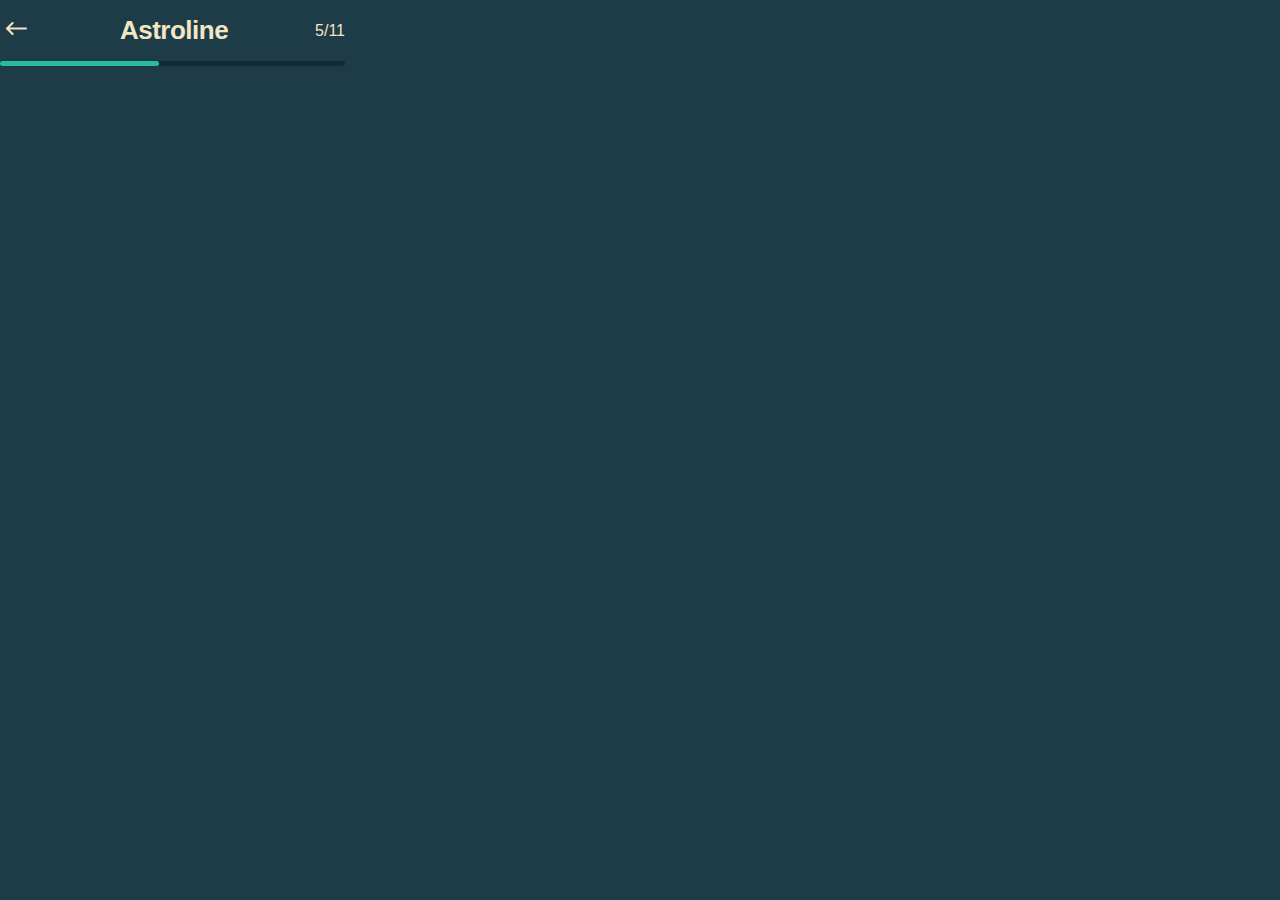
==== index.html @ 3ef6db01 "first commit" ====
<!DOCTYPE html>
<html lang="en">
  <head>
    <meta charset="UTF-8" />
    <link rel="stylesheet" href="style.css" />
    <meta name="viewport" content="width=device-width, initial-scale=1.0" />
    <title>Astroline</title>
  </head>
  <body style="background-color: #1e3b48">
    <div class="style_container__nH3jb" style="display: none">
      <div class="style_titleWithLogo__Kh4vg">
        <img
          src="/img/logo.png"
          alt="logo"
          class="style_titleWithLogo__image__mdh+d"
        />
        <h1 class="style_title_h1__drby6 style_titleWithLogo__title__jj8XC">
          Astroline
        </h1>
      </div>
      <h2 class="style_title_h2__KYuul style_title__EKh3e">
        Personalized astrology report with powerful predictions
      </h2>
      <p class="style_text__5JYBx style_intro_text__tndMV">
        Complete a 1-minute quiz to get a personalized prediction. The result is
        not guaranteed and may vary from case to case.
      </p>
      <p class="style_text__5JYBx style_text__SCTrB">
        Select your gender to start
      </p>
      <div class="style_items__mUesr">
        <div class="style_item__1OQLv false">
          <img
            src="https://sub.astroline.today/static/media/female-gender.44bbd4d6037a841db22c.webp"
            alt="gender"
            class="style_item__image__2W+26"
          />
          <h3 class="style_title_h3__cFz7T style_item__title__lW-GP">Female</h3>
        </div>
        <div class="style_item__1OQLv false">
          <img
            src="https://sub.astroline.today/static/media/male-gender.bf55dc6056c8b6d95d07.webp"
            alt="gender"
            class="style_item__image__2W+26"
          />
          <h3 class="style_title_h3__cFz7T style_item__title__lW-GP">Male</h3>
        </div>
        <div class="style_item__1OQLv false">
          <img
            src="https://sub.astroline.today/static/media/other-gender.db896d67ff5e9f686e5d.webp"
            alt="gender"
            class="style_item__image__2W+26"
          />
          <h3 class="style_title_h3__cFz7T style_item__title__lW-GP">
            Non-binary
          </h3>
        </div>
      </div>
    </div>

    <!-- 2st page -->
    <div
      class="style_wrapper__hdxt9 progressbar-enter-done"
      style="display: none"
    >
      <div class="style_progress__ym3Ja">
        <div class="style_container__2SlEL">
          <button type="button">
            <svg
              width="21"
              height="13"
              xmlns="http://www.w3.org/2000/svg"
              class="style_icon__hV1Jz"
            >
              <path
                d="M19.945 5.452H3.61l3.7-3.66A1.044 1.044 0 0 0 7.313.308 1.06 1.06 0 0 0 5.82.305L.311 5.757a1.045 1.045 0 0 0-.002 1.485l5.512 5.453a1.06 1.06 0 0 0 1.492-.004c.41-.41.409-1.074-.004-1.482l-3.7-3.66h16.336c.583 0 1.055-.47 1.055-1.049s-.472-1.048-1.055-1.048z"
              ></path>
            </svg>
          </button>
          <h1 class="style_title_h1__drby6 style_title__rDZ8H">Astroline</h1>
          <p class="style_text__5JYBx style_counter__lpxxh">2/11</p>
        </div>
        <div class="style_line__9VJjG">
          <span class="style_feeling__JPd4P" style="width: 19%"></span>
        </div>
      </div>
    </div>
    <div class="style_birth__iVRK0" style="display: none">
      <h1 class="style_title_h1__drby6 style_birth__title__XtFNk">
        When’s your birthday?
      </h1>
      <p class="style_text__5JYBx style_birth__text__ki59P">
        It’s also important to know your date of birth for making complete and
        accurate predictions
      </p>
      <form class="style_form__XIals style_form__day__WWeRJ" action="#">
        <div class="style_root__SOkzn">
          <div class="style_root__g1Ew0">
            <div class="rmc-multi-picker">
              <div class="rmc-picker">
                <div
                  class="rmc-picker-mask"
                  style="background-size: 100% 102px"
                ></div>
                <div class="rmc-picker-indicator" style="top: 102px"></div>
                <div
                  class="rmc-picker-content"
                  style="
                    padding: 102px 0px;
                    transform: translate3d(0px, -374px, 0px);
                  "
                >
                  <div
                    class="rmc-picker-item style_item__guM1K"
                    style="transform: translateY(44.4777px) rotateX(-90deg)"
                  >
                    January
                  </div>
                  <div
                    class="rmc-picker-item style_item__guM1K"
                    style="transform: translateY(44.4777px) rotateX(-90deg)"
                  >
                    February
                  </div>
                  <div
                    class="rmc-picker-item style_item__guM1K"
                    style="transform: translateY(44.4777px) rotateX(-90deg)"
                  >
                    March
                  </div>
                  <div
                    class="rmc-picker-item style_item__guM1K"
                    style="transform: translateY(44.4777px) rotateX(-90deg)"
                  >
                    April
                  </div>
                  <div
                    class="rmc-picker-item style_item__guM1K"
                    style="transform: translateY(44.4777px) rotateX(-90deg)"
                  >
                    May
                  </div>
                  <div
                    class="rmc-picker-item style_item__guM1K"
                    style="transform: translateY(44.4777px) rotateX(-90deg)"
                  >
                    June
                  </div>
                  <div
                    class="rmc-picker-item style_item__guM1K"
                    style="transform: translateY(44.4777px) rotateX(-90deg)"
                  >
                    July
                  </div>
                  <div
                    class="rmc-picker-item style_item__guM1K"
                    style="transform: translateY(44.4777px) rotateX(-90deg)"
                  >
                    August
                  </div>
                  <div
                    class="rmc-picker-item style_item__guM1K"
                    style="transform: translateY(26.7329px) rotateX(-75deg)"
                  >
                    September
                  </div>
                  <div
                    class="rmc-picker-item style_item__guM1K"
                    style="transform: translateY(8.30809px) rotateX(-50deg)"
                  >
                    October
                  </div>
                  <div
                    class="rmc-picker-item style_item__guM1K"
                    style="transform: translateY(1.06863px) rotateX(-25deg)"
                  >
                    November
                  </div>
                  <div
                    class="rmc-picker-item rmc-picker-item-selected style_item__guM1K style_active__rlTme"
                    style="transform: translateY(0px) rotateX(0deg)"
                  >
                    December
                  </div>
                </div>
              </div>
              <div class="rmc-picker">
                <div
                  class="rmc-picker-mask"
                  style="background-size: 100% 102px"
                ></div>
                <div class="rmc-picker-indicator" style="top: 102px"></div>
                <div
                  class="rmc-picker-content"
                  style="
                    padding: 102px 0px;
                    transform: translate3d(0px, -170px, 0px);
                  "
                >
                  <div
                    class="rmc-picker-item style_item__guM1K"
                    style="transform: translateY(44.4777px) rotateX(-90deg)"
                  >
                    1
                  </div>
                  <div
                    class="rmc-picker-item style_item__guM1K"
                    style="transform: translateY(44.4777px) rotateX(-90deg)"
                  >
                    2
                  </div>
                  <div
                    class="rmc-picker-item style_item__guM1K"
                    style="transform: translateY(26.7329px) rotateX(-75deg)"
                  >
                    3
                  </div>
                  <div
                    class="rmc-picker-item style_item__guM1K"
                    style="transform: translateY(8.30809px) rotateX(-50deg)"
                  >
                    4
                  </div>
                  <div
                    class="rmc-picker-item style_item__guM1K"
                    style="transform: translateY(1.06863px) rotateX(-25deg)"
                  >
                    5
                  </div>
                  <div
                    class="rmc-picker-item rmc-picker-item-selected style_item__guM1K style_active__rlTme"
                    style="transform: translateY(0px) rotateX(0deg)"
                  >
                    6
                  </div>
                  <div
                    class="rmc-picker-item style_item__guM1K"
                    style="transform: translateY(-1.06863px) rotateX(25deg)"
                  >
                    7
                  </div>
                  <div
                    class="rmc-picker-item style_item__guM1K"
                    style="transform: translateY(-8.30809px) rotateX(50deg)"
                  >
                    8
                  </div>
                  <div
                    class="rmc-picker-item style_item__guM1K"
                    style="transform: translateY(-26.7329px) rotateX(75deg)"
                  >
                    9
                  </div>
                  <div
                    class="rmc-picker-item style_item__guM1K"
                    style="transform: translateY(-44.4777px) rotateX(90deg)"
                  >
                    10
                  </div>
                  <div
                    class="rmc-picker-item style_item__guM1K"
                    style="transform: translateY(-44.4777px) rotateX(90deg)"
                  >
                    11
                  </div>
                  <div
                    class="rmc-picker-item style_item__guM1K"
                    style="transform: translateY(-44.4777px) rotateX(90deg)"
                  >
                    12
                  </div>
                  <div
                    class="rmc-picker-item style_item__guM1K"
                    style="transform: translateY(-44.4777px) rotateX(90deg)"
                  >
                    13
                  </div>
                  <div
                    class="rmc-picker-item style_item__guM1K"
                    style="transform: translateY(-44.4777px) rotateX(90deg)"
                  >
                    14
                  </div>
                  <div
                    class="rmc-picker-item style_item__guM1K"
                    style="transform: translateY(-44.4777px) rotateX(90deg)"
                  >
                    15
                  </div>
                  <div
                    class="rmc-picker-item style_item__guM1K"
                    style="transform: translateY(-44.4777px) rotateX(90deg)"
                  >
                    16
                  </div>
                  <div
                    class="rmc-picker-item style_item__guM1K"
                    style="transform: translateY(-44.4777px) rotateX(90deg)"
                  >
                    17
                  </div>
                  <div
                    class="rmc-picker-item style_item__guM1K"
                    style="transform: translateY(-44.4777px) rotateX(90deg)"
                  >
                    18
                  </div>
                  <div
                    class="rmc-picker-item style_item__guM1K"
                    style="transform: translateY(-44.4777px) rotateX(90deg)"
                  >
                    19
                  </div>
                  <div
                    class="rmc-picker-item style_item__guM1K"
                    style="transform: translateY(-44.4777px) rotateX(90deg)"
                  >
                    20
                  </div>
                  <div
                    class="rmc-picker-item style_item__guM1K"
                    style="transform: translateY(-44.4777px) rotateX(90deg)"
                  >
                    21
                  </div>
                  <div
                    class="rmc-picker-item style_item__guM1K"
                    style="transform: translateY(-44.4777px) rotateX(90deg)"
                  >
                    22
                  </div>
                  <div
                    class="rmc-picker-item style_item__guM1K"
                    style="transform: translateY(-44.4777px) rotateX(90deg)"
                  >
                    23
                  </div>
                  <div
                    class="rmc-picker-item style_item__guM1K"
                    style="transform: translateY(-44.4777px) rotateX(90deg)"
                  >
                    24
                  </div>
                  <div
                    class="rmc-picker-item style_item__guM1K"
                    style="transform: translateY(-44.4777px) rotateX(90deg)"
                  >
                    25
                  </div>
                  <div
                    class="rmc-picker-item style_item__guM1K"
                    style="transform: translateY(-44.4777px) rotateX(90deg)"
                  >
                    26
                  </div>
                  <div
                    class="rmc-picker-item style_item__guM1K"
                    style="transform: translateY(-44.4777px) rotateX(90deg)"
                  >
                    27
                  </div>
                  <div
                    class="rmc-picker-item style_item__guM1K"
                    style="transform: translateY(-44.4777px) rotateX(90deg)"
                  >
                    28
                  </div>
                  <div
                    class="rmc-picker-item style_item__guM1K"
                    style="transform: translateY(-44.4777px) rotateX(90deg)"
                  >
                    29
                  </div>
                  <div
                    class="rmc-picker-item style_item__guM1K"
                    style="transform: translateY(-44.4777px) rotateX(90deg)"
                  >
                    30
                  </div>
                  <div
                    class="rmc-picker-item style_item__guM1K"
                    style="transform: translateY(-44.4777px) rotateX(90deg)"
                  >
                    31
                  </div>
                </div>
              </div>
              <div class="rmc-picker">
                <div
                  class="rmc-picker-mask"
                  style="background-size: 100% 102px"
                ></div>
                <div class="rmc-picker-indicator" style="top: 102px"></div>
                <div
                  class="rmc-picker-content"
                  style="
                    padding: 102px 0px;
                    transform: translate3d(0px, -3230px, 0px);
                  "
                >
                  <div
                    class="rmc-picker-item style_item__guM1K"
                    style="transform: translateY(44.4777px) rotateX(-90deg)"
                  >
                    1900
                  </div>
                  <div
                    class="rmc-picker-item style_item__guM1K"
                    style="transform: translateY(44.4777px) rotateX(-90deg)"
                  >
                    1901
                  </div>
                  <div
                    class="rmc-picker-item style_item__guM1K"
                    style="transform: translateY(44.4777px) rotateX(-90deg)"
                  >
                    1902
                  </div>
                  <div
                    class="rmc-picker-item style_item__guM1K"
                    style="transform: translateY(44.4777px) rotateX(-90deg)"
                  >
                    1903
                  </div>
                  <div
                    class="rmc-picker-item style_item__guM1K"
                    style="transform: translateY(44.4777px) rotateX(-90deg)"
                  >
                    1904
                  </div>
                  <div
                    class="rmc-picker-item style_item__guM1K"
                    style="transform: translateY(44.4777px) rotateX(-90deg)"
                  >
                    1905
                  </div>
                  <div
                    class="rmc-picker-item style_item__guM1K"
                    style="transform: translateY(44.4777px) rotateX(-90deg)"
                  >
                    1906
                  </div>
                  <div
                    class="rmc-picker-item style_item__guM1K"
                    style="transform: translateY(44.4777px) rotateX(-90deg)"
                  >
                    1907
                  </div>
                  <div
                    class="rmc-picker-item style_item__guM1K"
                    style="transform: translateY(44.4777px) rotateX(-90deg)"
                  >
                    1908
                  </div>
                  <div
                    class="rmc-picker-item style_item__guM1K"
                    style="transform: translateY(44.4777px) rotateX(-90deg)"
                  >
                    1909
                  </div>
                  <div
                    class="rmc-picker-item style_item__guM1K"
                    style="transform: translateY(44.4777px) rotateX(-90deg)"
                  >
                    1910
                  </div>
                  <div
                    class="rmc-picker-item style_item__guM1K"
                    style="transform: translateY(44.4777px) rotateX(-90deg)"
                  >
                    1911
                  </div>
                  <div
                    class="rmc-picker-item style_item__guM1K"
                    style="transform: translateY(44.4777px) rotateX(-90deg)"
                  >
                    1912
                  </div>
                  <div
                    class="rmc-picker-item style_item__guM1K"
                    style="transform: translateY(44.4777px) rotateX(-90deg)"
                  >
                    1913
                  </div>
                  <div
                    class="rmc-picker-item style_item__guM1K"
                    style="transform: translateY(44.4777px) rotateX(-90deg)"
                  >
                    1914
                  </div>
                  <div
                    class="rmc-picker-item style_item__guM1K"
                    style="transform: translateY(44.4777px) rotateX(-90deg)"
                  >
                    1915
                  </div>
                  <div
                    class="rmc-picker-item style_item__guM1K"
                    style="transform: translateY(44.4777px) rotateX(-90deg)"
                  >
                    1916
                  </div>
                  <div
                    class="rmc-picker-item style_item__guM1K"
                    style="transform: translateY(44.4777px) rotateX(-90deg)"
                  >
                    1917
                  </div>
                  <div
                    class="rmc-picker-item style_item__guM1K"
                    style="transform: translateY(44.4777px) rotateX(-90deg)"
                  >
                    1918
                  </div>
                  <div
                    class="rmc-picker-item style_item__guM1K"
                    style="transform: translateY(44.4777px) rotateX(-90deg)"
                  >
                    1919
                  </div>
                  <div
                    class="rmc-picker-item style_item__guM1K"
                    style="transform: translateY(44.4777px) rotateX(-90deg)"
                  >
                    1920
                  </div>
                  <div
                    class="rmc-picker-item style_item__guM1K"
                    style="transform: translateY(44.4777px) rotateX(-90deg)"
                  >
                    1921
                  </div>
                  <div
                    class="rmc-picker-item style_item__guM1K"
                    style="transform: translateY(44.4777px) rotateX(-90deg)"
                  >
                    1922
                  </div>
                  <div
                    class="rmc-picker-item style_item__guM1K"
                    style="transform: translateY(44.4777px) rotateX(-90deg)"
                  >
                    1923
                  </div>
                  <div
                    class="rmc-picker-item style_item__guM1K"
                    style="transform: translateY(44.4777px) rotateX(-90deg)"
                  >
                    1924
                  </div>
                  <div
                    class="rmc-picker-item style_item__guM1K"
                    style="transform: translateY(44.4777px) rotateX(-90deg)"
                  >
                    1925
                  </div>
                  <div
                    class="rmc-picker-item style_item__guM1K"
                    style="transform: translateY(44.4777px) rotateX(-90deg)"
                  >
                    1926
                  </div>
                  <div
                    class="rmc-picker-item style_item__guM1K"
                    style="transform: translateY(44.4777px) rotateX(-90deg)"
                  >
                    1927
                  </div>
                  <div
                    class="rmc-picker-item style_item__guM1K"
                    style="transform: translateY(44.4777px) rotateX(-90deg)"
                  >
                    1928
                  </div>
                  <div
                    class="rmc-picker-item style_item__guM1K"
                    style="transform: translateY(44.4777px) rotateX(-90deg)"
                  >
                    1929
                  </div>
                  <div
                    class="rmc-picker-item style_item__guM1K"
                    style="transform: translateY(44.4777px) rotateX(-90deg)"
                  >
                    1930
                  </div>
                  <div
                    class="rmc-picker-item style_item__guM1K"
                    style="transform: translateY(44.4777px) rotateX(-90deg)"
                  >
                    1931
                  </div>
                  <div
                    class="rmc-picker-item style_item__guM1K"
                    style="transform: translateY(44.4777px) rotateX(-90deg)"
                  >
                    1932
                  </div>
                  <div
                    class="rmc-picker-item style_item__guM1K"
                    style="transform: translateY(44.4777px) rotateX(-90deg)"
                  >
                    1933
                  </div>
                  <div
                    class="rmc-picker-item style_item__guM1K"
                    style="transform: translateY(44.4777px) rotateX(-90deg)"
                  >
                    1934
                  </div>
                  <div
                    class="rmc-picker-item style_item__guM1K"
                    style="transform: translateY(44.4777px) rotateX(-90deg)"
                  >
                    1935
                  </div>
                  <div
                    class="rmc-picker-item style_item__guM1K"
                    style="transform: translateY(44.4777px) rotateX(-90deg)"
                  >
                    1936
                  </div>
                  <div
                    class="rmc-picker-item style_item__guM1K"
                    style="transform: translateY(44.4777px) rotateX(-90deg)"
                  >
                    1937
                  </div>
                  <div
                    class="rmc-picker-item style_item__guM1K"
                    style="transform: translateY(44.4777px) rotateX(-90deg)"
                  >
                    1938
                  </div>
                  <div
                    class="rmc-picker-item style_item__guM1K"
                    style="transform: translateY(44.4777px) rotateX(-90deg)"
                  >
                    1939
                  </div>
                  <div
                    class="rmc-picker-item style_item__guM1K"
                    style="transform: translateY(44.4777px) rotateX(-90deg)"
                  >
                    1940
                  </div>
                  <div
                    class="rmc-picker-item style_item__guM1K"
                    style="transform: translateY(44.4777px) rotateX(-90deg)"
                  >
                    1941
                  </div>
                  <div
                    class="rmc-picker-item style_item__guM1K"
                    style="transform: translateY(44.4777px) rotateX(-90deg)"
                  >
                    1942
                  </div>
                  <div
                    class="rmc-picker-item style_item__guM1K"
                    style="transform: translateY(44.4777px) rotateX(-90deg)"
                  >
                    1943
                  </div>
                  <div
                    class="rmc-picker-item style_item__guM1K"
                    style="transform: translateY(44.4777px) rotateX(-90deg)"
                  >
                    1944
                  </div>
                  <div
                    class="rmc-picker-item style_item__guM1K"
                    style="transform: translateY(44.4777px) rotateX(-90deg)"
                  >
                    1945
                  </div>
                  <div
                    class="rmc-picker-item style_item__guM1K"
                    style="transform: translateY(44.4777px) rotateX(-90deg)"
                  >
                    1946
                  </div>
                  <div
                    class="rmc-picker-item style_item__guM1K"
                    style="transform: translateY(44.4777px) rotateX(-90deg)"
                  >
                    1947
                  </div>
                  <div
                    class="rmc-picker-item style_item__guM1K"
                    style="transform: translateY(44.4777px) rotateX(-90deg)"
                  >
                    1948
                  </div>
                  <div
                    class="rmc-picker-item style_item__guM1K"
                    style="transform: translateY(44.4777px) rotateX(-90deg)"
                  >
                    1949
                  </div>
                  <div
                    class="rmc-picker-item style_item__guM1K"
                    style="transform: translateY(44.4777px) rotateX(-90deg)"
                  >
                    1950
                  </div>
                  <div
                    class="rmc-picker-item style_item__guM1K"
                    style="transform: translateY(44.4777px) rotateX(-90deg)"
                  >
                    1951
                  </div>
                  <div
                    class="rmc-picker-item style_item__guM1K"
                    style="transform: translateY(44.4777px) rotateX(-90deg)"
                  >
                    1952
                  </div>
                  <div
                    class="rmc-picker-item style_item__guM1K"
                    style="transform: translateY(44.4777px) rotateX(-90deg)"
                  >
                    1953
                  </div>
                  <div
                    class="rmc-picker-item style_item__guM1K"
                    style="transform: translateY(44.4777px) rotateX(-90deg)"
                  >
                    1954
                  </div>
                  <div
                    class="rmc-picker-item style_item__guM1K"
                    style="transform: translateY(44.4777px) rotateX(-90deg)"
                  >
                    1955
                  </div>
                  <div
                    class="rmc-picker-item style_item__guM1K"
                    style="transform: translateY(44.4777px) rotateX(-90deg)"
                  >
                    1956
                  </div>
                  <div
                    class="rmc-picker-item style_item__guM1K"
                    style="transform: translateY(44.4777px) rotateX(-90deg)"
                  >
                    1957
                  </div>
                  <div
                    class="rmc-picker-item style_item__guM1K"
                    style="transform: translateY(44.4777px) rotateX(-90deg)"
                  >
                    1958
                  </div>
                  <div
                    class="rmc-picker-item style_item__guM1K"
                    style="transform: translateY(44.4777px) rotateX(-90deg)"
                  >
                    1959
                  </div>
                  <div
                    class="rmc-picker-item style_item__guM1K"
                    style="transform: translateY(44.4777px) rotateX(-90deg)"
                  >
                    1960
                  </div>
                  <div
                    class="rmc-picker-item style_item__guM1K"
                    style="transform: translateY(44.4777px) rotateX(-90deg)"
                  >
                    1961
                  </div>
                  <div
                    class="rmc-picker-item style_item__guM1K"
                    style="transform: translateY(44.4777px) rotateX(-90deg)"
                  >
                    1962
                  </div>
                  <div
                    class="rmc-picker-item style_item__guM1K"
                    style="transform: translateY(44.4777px) rotateX(-90deg)"
                  >
                    1963
                  </div>
                  <div
                    class="rmc-picker-item style_item__guM1K"
                    style="transform: translateY(44.4777px) rotateX(-90deg)"
                  >
                    1964
                  </div>
                  <div
                    class="rmc-picker-item style_item__guM1K"
                    style="transform: translateY(44.4777px) rotateX(-90deg)"
                  >
                    1965
                  </div>
                  <div
                    class="rmc-picker-item style_item__guM1K"
                    style="transform: translateY(44.4777px) rotateX(-90deg)"
                  >
                    1966
                  </div>
                  <div
                    class="rmc-picker-item style_item__guM1K"
                    style="transform: translateY(44.4777px) rotateX(-90deg)"
                  >
                    1967
                  </div>
                  <div
                    class="rmc-picker-item style_item__guM1K"
                    style="transform: translateY(44.4777px) rotateX(-90deg)"
                  >
                    1968
                  </div>
                  <div
                    class="rmc-picker-item style_item__guM1K"
                    style="transform: translateY(44.4777px) rotateX(-90deg)"
                  >
                    1969
                  </div>
                  <div
                    class="rmc-picker-item style_item__guM1K"
                    style="transform: translateY(44.4777px) rotateX(-90deg)"
                  >
                    1970
                  </div>
                  <div
                    class="rmc-picker-item style_item__guM1K"
                    style="transform: translateY(44.4777px) rotateX(-90deg)"
                  >
                    1971
                  </div>
                  <div
                    class="rmc-picker-item style_item__guM1K"
                    style="transform: translateY(44.4777px) rotateX(-90deg)"
                  >
                    1972
                  </div>
                  <div
                    class="rmc-picker-item style_item__guM1K"
                    style="transform: translateY(44.4777px) rotateX(-90deg)"
                  >
                    1973
                  </div>
                  <div
                    class="rmc-picker-item style_item__guM1K"
                    style="transform: translateY(44.4777px) rotateX(-90deg)"
                  >
                    1974
                  </div>
                  <div
                    class="rmc-picker-item style_item__guM1K"
                    style="transform: translateY(44.4777px) rotateX(-90deg)"
                  >
                    1975
                  </div>
                  <div
                    class="rmc-picker-item style_item__guM1K"
                    style="transform: translateY(44.4777px) rotateX(-90deg)"
                  >
                    1976
                  </div>
                  <div
                    class="rmc-picker-item style_item__guM1K"
                    style="transform: translateY(44.4777px) rotateX(-90deg)"
                  >
                    1977
                  </div>
                  <div
                    class="rmc-picker-item style_item__guM1K"
                    style="transform: translateY(44.4777px) rotateX(-90deg)"
                  >
                    1978
                  </div>
                  <div
                    class="rmc-picker-item style_item__guM1K"
                    style="transform: translateY(44.4777px) rotateX(-90deg)"
                  >
                    1979
                  </div>
                  <div
                    class="rmc-picker-item style_item__guM1K"
                    style="transform: translateY(44.4777px) rotateX(-90deg)"
                  >
                    1980
                  </div>
                  <div
                    class="rmc-picker-item style_item__guM1K"
                    style="transform: translateY(44.4777px) rotateX(-90deg)"
                  >
                    1981
                  </div>
                  <div
                    class="rmc-picker-item style_item__guM1K"
                    style="transform: translateY(44.4777px) rotateX(-90deg)"
                  >
                    1982
                  </div>
                  <div
                    class="rmc-picker-item style_item__guM1K"
                    style="transform: translateY(44.4777px) rotateX(-90deg)"
                  >
                    1983
                  </div>
                  <div
                    class="rmc-picker-item style_item__guM1K"
                    style="transform: translateY(44.4777px) rotateX(-90deg)"
                  >
                    1984
                  </div>
                  <div
                    class="rmc-picker-item style_item__guM1K"
                    style="transform: translateY(44.4777px) rotateX(-90deg)"
                  >
                    1985
                  </div>
                  <div
                    class="rmc-picker-item style_item__guM1K"
                    style="transform: translateY(44.4777px) rotateX(-90deg)"
                  >
                    1986
                  </div>
                  <div
                    class="rmc-picker-item style_item__guM1K"
                    style="transform: translateY(44.4777px) rotateX(-90deg)"
                  >
                    1987
                  </div>
                  <div
                    class="rmc-picker-item style_item__guM1K"
                    style="transform: translateY(44.4777px) rotateX(-90deg)"
                  >
                    1988
                  </div>
                  <div
                    class="rmc-picker-item style_item__guM1K"
                    style="transform: translateY(44.4777px) rotateX(-90deg)"
                  >
                    1989
                  </div>
                  <div
                    class="rmc-picker-item style_item__guM1K"
                    style="transform: translateY(44.4777px) rotateX(-90deg)"
                  >
                    1990
                  </div>
                  <div
                    class="rmc-picker-item style_item__guM1K"
                    style="transform: translateY(44.4777px) rotateX(-90deg)"
                  >
                    1991
                  </div>
                  <div
                    class="rmc-picker-item style_item__guM1K"
                    style="transform: translateY(26.7329px) rotateX(-75deg)"
                  >
                    1992
                  </div>
                  <div
                    class="rmc-picker-item style_item__guM1K"
                    style="transform: translateY(8.30809px) rotateX(-50deg)"
                  >
                    1993
                  </div>
                  <div
                    class="rmc-picker-item style_item__guM1K"
                    style="transform: translateY(1.06863px) rotateX(-25deg)"
                  >
                    1994
                  </div>
                  <div
                    class="rmc-picker-item rmc-picker-item-selected style_item__guM1K style_active__rlTme"
                    style="transform: translateY(0px) rotateX(0deg)"
                  >
                    1995
                  </div>
                  <div
                    class="rmc-picker-item style_item__guM1K"
                    style="transform: translateY(-1.06863px) rotateX(25deg)"
                  >
                    1996
                  </div>
                  <div
                    class="rmc-picker-item style_item__guM1K"
                    style="transform: translateY(-8.30809px) rotateX(50deg)"
                  >
                    1997
                  </div>
                  <div
                    class="rmc-picker-item style_item__guM1K"
                    style="transform: translateY(-26.7329px) rotateX(75deg)"
                  >
                    1998
                  </div>
                  <div
                    class="rmc-picker-item style_item__guM1K"
                    style="transform: translateY(-44.4777px) rotateX(90deg)"
                  >
                    1999
                  </div>
                  <div
                    class="rmc-picker-item style_item__guM1K"
                    style="transform: translateY(-44.4777px) rotateX(90deg)"
                  >
                    2000
                  </div>
                  <div
                    class="rmc-picker-item style_item__guM1K"
                    style="transform: translateY(-44.4777px) rotateX(90deg)"
                  >
                    2001
                  </div>
                  <div
                    class="rmc-picker-item style_item__guM1K"
                    style="transform: translateY(-44.4777px) rotateX(90deg)"
                  >
                    2002
                  </div>
                  <div
                    class="rmc-picker-item style_item__guM1K"
                    style="transform: translateY(-44.4777px) rotateX(90deg)"
                  >
                    2003
                  </div>
                  <div
                    class="rmc-picker-item style_item__guM1K"
                    style="transform: translateY(-44.4777px) rotateX(90deg)"
                  >
                    2004
                  </div>
                  <div
                    class="rmc-picker-item style_item__guM1K"
                    style="transform: translateY(-44.4777px) rotateX(90deg)"
                  >
                    2005
                  </div>
                  <div
                    class="rmc-picker-item style_item__guM1K"
                    style="transform: translateY(-44.4777px) rotateX(90deg)"
                  >
                    2006
                  </div>
                  <div
                    class="rmc-picker-item style_item__guM1K"
                    style="transform: translateY(-44.4777px) rotateX(90deg)"
                  >
                    2007
                  </div>
                  <div
                    class="rmc-picker-item style_item__guM1K"
                    style="transform: translateY(-44.4777px) rotateX(90deg)"
                  >
                    2008
                  </div>
                  <div
                    class="rmc-picker-item style_item__guM1K"
                    style="transform: translateY(-44.4777px) rotateX(90deg)"
                  >
                    2009
                  </div>
                  <div
                    class="rmc-picker-item style_item__guM1K"
                    style="transform: translateY(-44.4777px) rotateX(90deg)"
                  >
                    2010
                  </div>
                  <div
                    class="rmc-picker-item style_item__guM1K"
                    style="transform: translateY(-44.4777px) rotateX(90deg)"
                  >
                    2011
                  </div>
                  <div
                    class="rmc-picker-item style_item__guM1K"
                    style="transform: translateY(-44.4777px) rotateX(90deg)"
                  >
                    2012
                  </div>
                  <div
                    class="rmc-picker-item style_item__guM1K"
                    style="transform: translateY(-44.4777px) rotateX(90deg)"
                  >
                    2013
                  </div>
                  <div
                    class="rmc-picker-item style_item__guM1K"
                    style="transform: translateY(-44.4777px) rotateX(90deg)"
                  >
                    2014
                  </div>
                  <div
                    class="rmc-picker-item style_item__guM1K"
                    style="transform: translateY(-44.4777px) rotateX(90deg)"
                  >
                    2015
                  </div>
                  <div
                    class="rmc-picker-item style_item__guM1K"
                    style="transform: translateY(-44.4777px) rotateX(90deg)"
                  >
                    2016
                  </div>
                  <div
                    class="rmc-picker-item style_item__guM1K"
                    style="transform: translateY(-44.4777px) rotateX(90deg)"
                  >
                    2017
                  </div>
                  <div
                    class="rmc-picker-item style_item__guM1K"
                    style="transform: translateY(-44.4777px) rotateX(90deg)"
                  >
                    2018
                  </div>
                  <div
                    class="rmc-picker-item style_item__guM1K"
                    style="transform: translateY(-44.4777px) rotateX(90deg)"
                  >
                    2019
                  </div>
                  <div
                    class="rmc-picker-item style_item__guM1K"
                    style="transform: translateY(-44.4777px) rotateX(90deg)"
                  >
                    2020
                  </div>
                </div>
              </div>
            </div>
          </div>
        </div>
        <button
          type="submit"
          class="style_button__ATdiY style_form__button__Kg5Tl"
        >
          <div class="style_button__title__q-1y-"><span>Continue</span></div>
          <svg
            xmlns="http://www.w3.org/2000/svg"
            width="38"
            height="33"
            viewBox="0 0 38 33"
            class="style_button__right-icon__3MH3Y"
          >
            <defs>
              <filter
                id="a"
                width="109.2%"
                height="152.7%"
                x="-4.6%"
                y="-24.5%"
                filterUnits="objectBoundingBox"
              >
                <feOffset
                  dy="1"
                  in="SourceAlpha"
                  result="shadowOffsetOuter1"
                ></feOffset>
                <feGaussianBlur
                  in="shadowOffsetOuter1"
                  result="shadowBlurOuter1"
                  stdDeviation="2"
                ></feGaussianBlur>
                <feColorMatrix
                  in="shadowBlurOuter1"
                  result="shadowMatrixOuter1"
                  values="0 0 0 0 0 0 0 0 0 0 0 0 0 0 0 0 0 0 0.15 0"
                ></feColorMatrix>
                <feMerge>
                  <feMergeNode in="shadowMatrixOuter1"></feMergeNode>
                  <feMergeNode in="SourceGraphic"></feMergeNode>
                </feMerge>
              </filter>
            </defs>
            <g
              filter="url(#a)"
              transform="translate(-266 -11)"
              fill="#FFF"
              stroke="#FFF"
              stroke-width="0.5"
            >
              <path
                d="M288.5 20.2a.7.7 0 00-1 0c-.3.3-.3.8 0 1l5 5.5h-16.8c-.4 0-.7.4-.7.8s.3.8.7.8h16.9l-5.1 5.4c-.3.3-.3.8 0 1 .2.4.7.4 1 0l6.3-6.7c.3-.3.3-.7 0-1l-6.3-6.8z"
              ></path>
            </g>
          </svg>
        </button>
      </form>
    </div>

    <!-- 3rd page  -->
    <div
      class="style_wrapper__hdxt9 progressbar-enter-done"
      style="display: none"
    >
      <div class="style_progress__ym3Ja">
        <div class="style_container__2SlEL">
          <button type="button">
            <svg
              width="21"
              height="13"
              xmlns="http://www.w3.org/2000/svg"
              class="style_icon__hV1Jz"
            >
              <path
                d="M19.945 5.452H3.61l3.7-3.66A1.044 1.044 0 0 0 7.313.308 1.06 1.06 0 0 0 5.82.305L.311 5.757a1.045 1.045 0 0 0-.002 1.485l5.512 5.453a1.06 1.06 0 0 0 1.492-.004c.41-.41.409-1.074-.004-1.482l-3.7-3.66h16.336c.583 0 1.055-.47 1.055-1.049s-.472-1.048-1.055-1.048z"
              ></path>
            </svg>
          </button>
          <h1 class="style_title_h1__drby6 style_title__rDZ8H">Astroline</h1>
          <p class="style_text__5JYBx style_counter__lpxxh">3/11</p>
        </div>
        <div class="style_line__9VJjG">
          <span class="style_feeling__JPd4P" style="width: 28%"></span>
        </div>

        <!-- progress -->

        <div class="style_birthtime__cohQK" style="display: none">
          <h1 class="style_title_h1__drby6 style_birthtime__title__rMlTw">
            Do you know your birth time?
          </h1>
          <p class="style_text__5JYBx style_birthtime__text__TrE48">
            This helps us find out where planets were placed in the sky at the
            moment of your birth
          </p>
          <div class="style_root__1y1OW">
            <div class="style_root__g1Ew0">
              <div class="rmc-multi-picker">
                <div class="rmc-picker">
                  <div
                    class="rmc-picker-mask"
                    style="background-size: 100% 102px"
                  ></div>
                  <div class="rmc-picker-indicator" style="top: 102px"></div>
                  <div
                    class="rmc-picker-content"
                    style="
                      padding: 102px 0px;
                      transform: translate3d(0px, -204px, 0px);
                    "
                  >
                    <div
                      class="rmc-picker-item style_item__guM1K"
                      style="transform: translateY(44.4777px) rotateX(-90deg)"
                    >
                      12
                    </div>
                    <div
                      class="rmc-picker-item style_item__guM1K"
                      style="transform: translateY(44.4777px) rotateX(-90deg)"
                    >
                      1
                    </div>
                    <div
                      class="rmc-picker-item style_item__guM1K"
                      style="transform: translateY(44.4777px) rotateX(-90deg)"
                    >
                      2
                    </div>
                    <div
                      class="rmc-picker-item style_item__guM1K"
                      style="transform: translateY(26.7329px) rotateX(-75deg)"
                    >
                      3
                    </div>
                    <div
                      class="rmc-picker-item style_item__guM1K"
                      style="transform: translateY(8.30809px) rotateX(-50deg)"
                    >
                      4
                    </div>
                    <div
                      class="rmc-picker-item style_item__guM1K"
                      style="transform: translateY(1.06863px) rotateX(-25deg)"
                    >
                      5
                    </div>
                    <div
                      class="rmc-picker-item rmc-picker-item-selected style_item__guM1K style_active__rlTme"
                      style="transform: translateY(0px) rotateX(0deg)"
                    >
                      6
                    </div>
                    <div
                      class="rmc-picker-item style_item__guM1K"
                      style="transform: translateY(-1.06863px) rotateX(25deg)"
                    >
                      7
                    </div>
                    <div
                      class="rmc-picker-item style_item__guM1K"
                      style="transform: translateY(-8.30809px) rotateX(50deg)"
                    >
                      8
                    </div>
                    <div
                      class="rmc-picker-item style_item__guM1K"
                      style="transform: translateY(-26.7329px) rotateX(75deg)"
                    >
                      9
                    </div>
                    <div
                      class="rmc-picker-item style_item__guM1K"
                      style="transform: translateY(-44.4777px) rotateX(90deg)"
                    >
                      10
                    </div>
                    <div
                      class="rmc-picker-item style_item__guM1K"
                      style="transform: translateY(-44.4777px) rotateX(90deg)"
                    >
                      11
                    </div>
                  </div>
                </div>
                <div class="rmc-picker">
                  <div
                    class="rmc-picker-mask"
                    style="background-size: 100% 102px"
                  ></div>
                  <div class="rmc-picker-indicator" style="top: 102px"></div>
                  <div
                    class="rmc-picker-content"
                    style="
                      padding: 102px 0px;
                      transform: translate3d(0px, -510px, 0px);
                    "
                  >
                    <div
                      class="rmc-picker-item style_item__guM1K"
                      style="transform: translateY(44.4777px) rotateX(-90deg)"
                    >
                      00
                    </div>
                    <div
                      class="rmc-picker-item style_item__guM1K"
                      style="transform: translateY(44.4777px) rotateX(-90deg)"
                    >
                      01
                    </div>
                    <div
                      class="rmc-picker-item style_item__guM1K"
                      style="transform: translateY(44.4777px) rotateX(-90deg)"
                    >
                      02
                    </div>
                    <div
                      class="rmc-picker-item style_item__guM1K"
                      style="transform: translateY(44.4777px) rotateX(-90deg)"
                    >
                      03
                    </div>
                    <div
                      class="rmc-picker-item style_item__guM1K"
                      style="transform: translateY(44.4777px) rotateX(-90deg)"
                    >
                      04
                    </div>
                    <div
                      class="rmc-picker-item style_item__guM1K"
                      style="transform: translateY(44.4777px) rotateX(-90deg)"
                    >
                      05
                    </div>
                    <div
                      class="rmc-picker-item style_item__guM1K"
                      style="transform: translateY(44.4777px) rotateX(-90deg)"
                    >
                      06
                    </div>
                    <div
                      class="rmc-picker-item style_item__guM1K"
                      style="transform: translateY(44.4777px) rotateX(-90deg)"
                    >
                      07
                    </div>
                    <div
                      class="rmc-picker-item style_item__guM1K"
                      style="transform: translateY(44.4777px) rotateX(-90deg)"
                    >
                      08
                    </div>
                    <div
                      class="rmc-picker-item style_item__guM1K"
                      style="transform: translateY(44.4777px) rotateX(-90deg)"
                    >
                      09
                    </div>
                    <div
                      class="rmc-picker-item style_item__guM1K"
                      style="transform: translateY(44.4777px) rotateX(-90deg)"
                    >
                      10
                    </div>
                    <div
                      class="rmc-picker-item style_item__guM1K"
                      style="transform: translateY(44.4777px) rotateX(-90deg)"
                    >
                      11
                    </div>
                    <div
                      class="rmc-picker-item style_item__guM1K"
                      style="transform: translateY(26.7329px) rotateX(-75deg)"
                    >
                      12
                    </div>
                    <div
                      class="rmc-picker-item style_item__guM1K"
                      style="transform: translateY(8.30809px) rotateX(-50deg)"
                    >
                      13
                    </div>
                    <div
                      class="rmc-picker-item style_item__guM1K"
                      style="transform: translateY(1.06863px) rotateX(-25deg)"
                    >
                      14
                    </div>
                    <div
                      class="rmc-picker-item rmc-picker-item-selected style_item__guM1K style_active__rlTme"
                      style="transform: translateY(0px) rotateX(0deg)"
                    >
                      15
                    </div>
                    <div
                      class="rmc-picker-item style_item__guM1K"
                      style="transform: translateY(-1.06863px) rotateX(25deg)"
                    >
                      16
                    </div>
                    <div
                      class="rmc-picker-item style_item__guM1K"
                      style="transform: translateY(-8.30809px) rotateX(50deg)"
                    >
                      17
                    </div>
                    <div
                      class="rmc-picker-item style_item__guM1K"
                      style="transform: translateY(-26.7329px) rotateX(75deg)"
                    >
                      18
                    </div>
                    <div
                      class="rmc-picker-item style_item__guM1K"
                      style="transform: translateY(-44.4777px) rotateX(90deg)"
                    >
                      19
                    </div>
                    <div
                      class="rmc-picker-item style_item__guM1K"
                      style="transform: translateY(-44.4777px) rotateX(90deg)"
                    >
                      20
                    </div>
                    <div
                      class="rmc-picker-item style_item__guM1K"
                      style="transform: translateY(-44.4777px) rotateX(90deg)"
                    >
                      21
                    </div>
                    <div
                      class="rmc-picker-item style_item__guM1K"
                      style="transform: translateY(-44.4777px) rotateX(90deg)"
                    >
                      22
                    </div>
                    <div
                      class="rmc-picker-item style_item__guM1K"
                      style="transform: translateY(-44.4777px) rotateX(90deg)"
                    >
                      23
                    </div>
                    <div
                      class="rmc-picker-item style_item__guM1K"
                      style="transform: translateY(-44.4777px) rotateX(90deg)"
                    >
                      24
                    </div>
                    <div
                      class="rmc-picker-item style_item__guM1K"
                      style="transform: translateY(-44.4777px) rotateX(90deg)"
                    >
                      25
                    </div>
                    <div
                      class="rmc-picker-item style_item__guM1K"
                      style="transform: translateY(-44.4777px) rotateX(90deg)"
                    >
                      26
                    </div>
                    <div
                      class="rmc-picker-item style_item__guM1K"
                      style="transform: translateY(-44.4777px) rotateX(90deg)"
                    >
                      27
                    </div>
                    <div
                      class="rmc-picker-item style_item__guM1K"
                      style="transform: translateY(-44.4777px) rotateX(90deg)"
                    >
                      28
                    </div>
                    <div
                      class="rmc-picker-item style_item__guM1K"
                      style="transform: translateY(-44.4777px) rotateX(90deg)"
                    >
                      29
                    </div>
                    <div
                      class="rmc-picker-item style_item__guM1K"
                      style="transform: translateY(-44.4777px) rotateX(90deg)"
                    >
                      30
                    </div>
                    <div
                      class="rmc-picker-item style_item__guM1K"
                      style="transform: translateY(-44.4777px) rotateX(90deg)"
                    >
                      31
                    </div>
                    <div
                      class="rmc-picker-item style_item__guM1K"
                      style="transform: translateY(-44.4777px) rotateX(90deg)"
                    >
                      32
                    </div>
                    <div
                      class="rmc-picker-item style_item__guM1K"
                      style="transform: translateY(-44.4777px) rotateX(90deg)"
                    >
                      33
                    </div>
                    <div
                      class="rmc-picker-item style_item__guM1K"
                      style="transform: translateY(-44.4777px) rotateX(90deg)"
                    >
                      34
                    </div>
                    <div
                      class="rmc-picker-item style_item__guM1K"
                      style="transform: translateY(-44.4777px) rotateX(90deg)"
                    >
                      35
                    </div>
                    <div
                      class="rmc-picker-item style_item__guM1K"
                      style="transform: translateY(-44.4777px) rotateX(90deg)"
                    >
                      36
                    </div>
                    <div
                      class="rmc-picker-item style_item__guM1K"
                      style="transform: translateY(-44.4777px) rotateX(90deg)"
                    >
                      37
                    </div>
                    <div
                      class="rmc-picker-item style_item__guM1K"
                      style="transform: translateY(-44.4777px) rotateX(90deg)"
                    >
                      38
                    </div>
                    <div
                      class="rmc-picker-item style_item__guM1K"
                      style="transform: translateY(-44.4777px) rotateX(90deg)"
                    >
                      39
                    </div>
                    <div
                      class="rmc-picker-item style_item__guM1K"
                      style="transform: translateY(-44.4777px) rotateX(90deg)"
                    >
                      40
                    </div>
                    <div
                      class="rmc-picker-item style_item__guM1K"
                      style="transform: translateY(-44.4777px) rotateX(90deg)"
                    >
                      41
                    </div>
                    <div
                      class="rmc-picker-item style_item__guM1K"
                      style="transform: translateY(-44.4777px) rotateX(90deg)"
                    >
                      42
                    </div>
                    <div
                      class="rmc-picker-item style_item__guM1K"
                      style="transform: translateY(-44.4777px) rotateX(90deg)"
                    >
                      43
                    </div>
                    <div
                      class="rmc-picker-item style_item__guM1K"
                      style="transform: translateY(-44.4777px) rotateX(90deg)"
                    >
                      44
                    </div>
                    <div
                      class="rmc-picker-item style_item__guM1K"
                      style="transform: translateY(-44.4777px) rotateX(90deg)"
                    >
                      45
                    </div>
                    <div
                      class="rmc-picker-item style_item__guM1K"
                      style="transform: translateY(-44.4777px) rotateX(90deg)"
                    >
                      46
                    </div>
                    <div
                      class="rmc-picker-item style_item__guM1K"
                      style="transform: translateY(-44.4777px) rotateX(90deg)"
                    >
                      47
                    </div>
                    <div
                      class="rmc-picker-item style_item__guM1K"
                      style="transform: translateY(-44.4777px) rotateX(90deg)"
                    >
                      48
                    </div>
                    <div
                      class="rmc-picker-item style_item__guM1K"
                      style="transform: translateY(-44.4777px) rotateX(90deg)"
                    >
                      49
                    </div>
                    <div
                      class="rmc-picker-item style_item__guM1K"
                      style="transform: translateY(-44.4777px) rotateX(90deg)"
                    >
                      50
                    </div>
                    <div
                      class="rmc-picker-item style_item__guM1K"
                      style="transform: translateY(-44.4777px) rotateX(90deg)"
                    >
                      51
                    </div>
                    <div
                      class="rmc-picker-item style_item__guM1K"
                      style="transform: translateY(-44.4777px) rotateX(90deg)"
                    >
                      52
                    </div>
                    <div
                      class="rmc-picker-item style_item__guM1K"
                      style="transform: translateY(-44.4777px) rotateX(90deg)"
                    >
                      53
                    </div>
                    <div
                      class="rmc-picker-item style_item__guM1K"
                      style="transform: translateY(-44.4777px) rotateX(90deg)"
                    >
                      54
                    </div>
                    <div
                      class="rmc-picker-item style_item__guM1K"
                      style="transform: translateY(-44.4777px) rotateX(90deg)"
                    >
                      55
                    </div>
                    <div
                      class="rmc-picker-item style_item__guM1K"
                      style="transform: translateY(-44.4777px) rotateX(90deg)"
                    >
                      56
                    </div>
                    <div
                      class="rmc-picker-item style_item__guM1K"
                      style="transform: translateY(-44.4777px) rotateX(90deg)"
                    >
                      57
                    </div>
                    <div
                      class="rmc-picker-item style_item__guM1K"
                      style="transform: translateY(-44.4777px) rotateX(90deg)"
                    >
                      58
                    </div>
                    <div
                      class="rmc-picker-item style_item__guM1K"
                      style="transform: translateY(-44.4777px) rotateX(90deg)"
                    >
                      59
                    </div>
                  </div>
                </div>
                <div class="rmc-picker">
                  <div
                    class="rmc-picker-mask"
                    style="background-size: 100% 102px"
                  ></div>
                  <div class="rmc-picker-indicator" style="top: 102px"></div>
                  <div
                    class="rmc-picker-content"
                    style="
                      padding: 102px 0px;
                      transform: translate3d(0px, -34px, 0px);
                    "
                  >
                    <div
                      class="rmc-picker-item style_item__guM1K"
                      style="transform: translateY(1.06863px) rotateX(-25deg)"
                    >
                      AM
                    </div>
                    <div
                      class="rmc-picker-item rmc-picker-item-selected style_item__guM1K style_active__rlTme"
                      style="transform: translateY(0px) rotateX(0deg)"
                    >
                      PM
                    </div>
                  </div>
                </div>
              </div>
            </div>
          </div>
          <button
            type="button"
            class="style_root__vXPcM style_birthtime__skip__01BCi"
          >
            I don’t remember</button
          ><button
            type="submit"
            class="style_button__ATdiY style_button__xD3Gw"
          >
            <div class="style_button__title__q-1y-"><span>Continue</span></div>
            <svg
              xmlns="http://www.w3.org/2000/svg"
              width="38"
              height="33"
              viewBox="0 0 38 33"
              class="style_button__right-icon__3MH3Y"
            >
              <defs>
                <filter
                  id="a"
                  width="109.2%"
                  height="152.7%"
                  x="-4.6%"
                  y="-24.5%"
                  filterUnits="objectBoundingBox"
                >
                  <feOffset
                    dy="1"
                    in="SourceAlpha"
                    result="shadowOffsetOuter1"
                  ></feOffset>
                  <feGaussianBlur
                    in="shadowOffsetOuter1"
                    result="shadowBlurOuter1"
                    stdDeviation="2"
                  ></feGaussianBlur>
                  <feColorMatrix
                    in="shadowBlurOuter1"
                    result="shadowMatrixOuter1"
                    values="0 0 0 0 0 0 0 0 0 0 0 0 0 0 0 0 0 0 0.15 0"
                  ></feColorMatrix>
                  <feMerge>
                    <feMergeNode in="shadowMatrixOuter1"></feMergeNode>
                    <feMergeNode in="SourceGraphic"></feMergeNode>
                  </feMerge>
                </filter>
              </defs>
              <g
                filter="url(#a)"
                transform="translate(-266 -11)"
                fill="#FFF"
                stroke="#FFF"
                stroke-width="0.5"
              >
                <path
                  d="M288.5 20.2a.7.7 0 00-1 0c-.3.3-.3.8 0 1l5 5.5h-16.8c-.4 0-.7.4-.7.8s.3.8.7.8h16.9l-5.1 5.4c-.3.3-.3.8 0 1 .2.4.7.4 1 0l6.3-6.7c.3-.3.3-.7 0-1l-6.3-6.8z"
                ></path>
              </g>
            </svg>
          </button>
        </div>
      </div>

      <!-- 4th page -->
    </div>
    <div
      class="style_wrapper__hdxt9 progressbar-enter-done"
      style="display: none"
    >
      <div class="style_progress__ym3Ja">
        <div class="style_container__2SlEL">
          <button type="button">
            <svg
              width="21"
              height="13"
              xmlns="http://www.w3.org/2000/svg"
              class="style_icon__hV1Jz"
            >
              <path
                d="M19.945 5.452H3.61l3.7-3.66A1.044 1.044 0 0 0 7.313.308 1.06 1.06 0 0 0 5.82.305L.311 5.757a1.045 1.045 0 0 0-.002 1.485l5.512 5.453a1.06 1.06 0 0 0 1.492-.004c.41-.41.409-1.074-.004-1.482l-3.7-3.66h16.336c.583 0 1.055-.47 1.055-1.049s-.472-1.048-1.055-1.048z"
              ></path>
            </svg>
          </button>
          <h1 class="style_title_h1__drby6 style_title__rDZ8H">Astroline</h1>
          <p class="style_text__5JYBx style_counter__lpxxh">4/11</p>
        </div>
        <div class="style_line__9VJjG">
          <span class="style_feeling__JPd4P" style="width: 37%"></span>
        </div>
      </div>
    </div>

    <!-- progressbar -->
    <div class="style_birth__f+7Ci" style="display: none">
      <h1 class="style_title_h1__drby6 style_birth__title__e9yDR">
        Where were you born?
      </h1>
      <p class="style_text__5JYBx style_birth__text__ReUao">
        The place is important to explore your core personality traits, needs,
        and desires
      </p>
      <form class="style_form__TG9rn" action="#">
        <div class="style_wrapper__zL8LD style_wrap__JK7KD">
          <input
            class="style_input__CzcOK style_input__cz8gI style_form__picker__mxQ0d"
            placeholder="Your birthplace"
            value=""
          />
        </div>
        <button
          type="submit"
          class="style_button__ATdiY style_form__button__13Op5"
        >
          <div class="style_button__title__q-1y-"><span>Continue</span></div>
          <svg
            xmlns="http://www.w3.org/2000/svg"
            width="38"
            height="33"
            viewBox="0 0 38 33"
            class="style_button__right-icon__3MH3Y"
          >
            <defs>
              <filter
                id="a"
                width="109.2%"
                height="152.7%"
                x="-4.6%"
                y="-24.5%"
                filterUnits="objectBoundingBox"
              >
                <feOffset
                  dy="1"
                  in="SourceAlpha"
                  result="shadowOffsetOuter1"
                ></feOffset>
                <feGaussianBlur
                  in="shadowOffsetOuter1"
                  result="shadowBlurOuter1"
                  stdDeviation="2"
                ></feGaussianBlur>
                <feColorMatrix
                  in="shadowBlurOuter1"
                  result="shadowMatrixOuter1"
                  values="0 0 0 0 0 0 0 0 0 0 0 0 0 0 0 0 0 0 0.15 0"
                ></feColorMatrix>
                <feMerge>
                  <feMergeNode in="shadowMatrixOuter1"></feMergeNode>
                  <feMergeNode in="SourceGraphic"></feMergeNode>
                </feMerge>
              </filter>
            </defs>
            <g
              filter="url(#a)"
              transform="translate(-266 -11)"
              fill="#FFF"
              stroke="#FFF"
              stroke-width="0.5"
            >
              <path
                d="M288.5 20.2a.7.7 0 00-1 0c-.3.3-.3.8 0 1l5 5.5h-16.8c-.4 0-.7.4-.7.8s.3.8.7.8h16.9l-5.1 5.4c-.3.3-.3.8 0 1 .2.4.7.4 1 0l6.3-6.7c.3-.3.3-.7 0-1l-6.3-6.8z"
              ></path>
            </g>
          </svg>
        </button>
      </form>
    </div>

    <!-- 5th page -->

    <div class="style_progress__ym3Ja">
      <div class="style_container__2SlEL">
        <button type="button">
          <svg
            width="21"
            height="13"
            xmlns="http://www.w3.org/2000/svg"
            class="style_icon__hV1Jz"
          >
            <path
              d="M19.945 5.452H3.61l3.7-3.66A1.044 1.044 0 0 0 7.313.308 1.06 1.06 0 0 0 5.82.305L.311 5.757a1.045 1.045 0 0 0-.002 1.485l5.512 5.453a1.06 1.06 0 0 0 1.492-.004c.41-.41.409-1.074-.004-1.482l-3.7-3.66h16.336c.583 0 1.055-.47 1.055-1.049s-.472-1.048-1.055-1.048z"
            ></path>
          </svg>
        </button>
        <h1 class="style_title_h1__drby6 style_title__rDZ8H">Astroline</h1>
        <p class="style_text__5JYBx style_counter__lpxxh">5/11</p>
      </div>
      <div class="style_line__9VJjG">
        <span class="style_feeling__JPd4P" style="width: 46%"></span>
      </div>
    </div>


    <!-- progess -->
  </body>
</html>
---- style.css ----
.style_root__Rm4q- {
  max-width: 430px;
  padding: 15px;
  width: 100%;
}

.style_root__Rm4q- .style_wrapper__8yeIV {
  background-color: #fff;
  border-radius: 10px;
  padding: 5px;
}

.style_root__Rm4q- .style_container__hHgVf {
  align-items: center;
  display: flex;
  flex-direction: column;
  justify-content: center;
  margin: 0 auto;
  padding: 15px;
  width: 100%;
}

.style_root__Rm4q- .style_container__hHgVf .style_images__OlQon {
  align-items: center;
  display: flex;
}

.style_root__Rm4q-
  .style_container__hHgVf
  .style_images__OlQon
  .style_avatars__Rk9VB {
  display: flex;
  left: 10px;
  position: relative;
}

.style_root__Rm4q-
  .style_container__hHgVf
  .style_images__OlQon
  .style_avatars__Rk9VB
  .style_ava__iUY90 {
  border: 1.2px solid #2d5668;
  border-radius: 50%;
  height: 28px;
  position: relative;
  width: 28px;
}

.style_root__Rm4q-
  .style_container__hHgVf
  .style_images__OlQon
  .style_avatars__Rk9VB
  .style_ava__iUY90:first-child {
  z-index: 3;
}

.style_root__Rm4q-
  .style_container__hHgVf
  .style_images__OlQon
  .style_avatars__Rk9VB
  .style_ava__iUY90:nth-child(2) {
  left: -10px;
  z-index: 2;
}

.style_root__Rm4q-
  .style_container__hHgVf
  .style_images__OlQon
  .style_avatars__Rk9VB
  .style_ava__iUY90:last-child {
  left: -20px;
  z-index: 1;
}

.style_root__Rm4q-
  .style_container__hHgVf
  .style_images__OlQon
  .style_ava_stars__mJdUO {
  position: relative;
  right: 10px;
  top: 2px;
}

.style_root__Rm4q-
  .style_container__hHgVf
  .style_images__OlQon
  .style_ava_stars__mJdUO
  .style_icon__lfwF6
  path {
  fill: #f9d05d;
}

.style_root__Rm4q-
  .style_container__hHgVf
  .style_images__OlQon
  .style_ava_stars__mJdUO
  .style_icon__lfwF6
  defs
  filter
  feDropShadow {
  flood-color: #f9d05d;
}

.style_root__Rm4q-
  .style_container__hHgVf
  .style_images__OlQon
  .style_right_palm__4tv3e {
  transform: scaleX(-1);
}

.style_root__Rm4q- .style_container__hHgVf .style_title__VZZ\+4 {
  color: #faf6e8;
  font-family: Open Sans, sans-serif;
  font-size: 0.9375rem;
  font-style: normal;
  font-weight: 600;
  line-height: 1.375rem;
  text-align: center;
}

.style_root__Rm4q- .style_container__hHgVf .style_title__VZZ\+4 b {
  color: #faf6e8;
  font-weight: 700;
}

.style_root__Rm4q- .style_border__QUCuT {
  border: 1px solid #2d5668;
  border-radius: 10px;
  margin: 0 auto;
}

.style_sign_in__a7f04 {
  position: absolute;
  text-decoration: none;
}

.style_sign_in__a7f04 a {
  color: #fff;
  font-weight: 600;
}

.style_sign_in__a7f04 a span {
  font-weight: 400;
}

.style_text__5JYBx {
  color: #d0b894;
  font-size: 1rem;
  font-style: normal;
  font-weight: 400;
  line-height: normal;
  text-align: center;
}

.style_titleWithLogo__Kh4vg {
  align-items: center;
  display: flex;
  margin: 5vh 0 2vh;
}

.style_titleWithLogo__image__mdh\+d {
  border-radius: 10px;
  height: 40px;
  width: 40px;
}

.style_titleWithLogo__title__jj8XC {
  color: #d0b894;
  margin-left: 10px;
}

.style_container__nH3jb {
  align-items: center;
  display: flex;
  flex-direction: column;
  justify-content: flex-start;
  margin: 0 auto;
  max-width: 430px;
  min-height: 100vh;
  overflow: hidden;
  position: relative;
  width: 100%;
}

.style_container__nH3jb .style_items__mUesr {
  display: flex;
  justify-content: space-between;
  margin: 30px auto;
  width: 90%;
}

.style_container__nH3jb .style_items__mUesr .style_item__1OQLv {
  align-items: center;
  background-color: #3d7481;
  border: 1.5px solid transparent;
  border-radius: 10px;
  display: flex;
  flex-direction: column;
  padding: 25px 0;
  width: 30%;
}

.style_container__nH3jb .style_items__mUesr .style_item_active__y6c1Q {
  background: transparent;
  border-color: #d0b894;
}

.style_container__nH3jb .style_items__mUesr .style_item__title__lW-GP {
  color: #fff;
  font-size: 1rem;
  margin-top: 25px;
}

.style_container__nH3jb .style_items__mUesr .style_item__image__2W\+26 {
  height: 45px;
  width: 45px;
}

.style_container__nH3jb .style_title__EKh3e {
  width: 90%;
}

.style_container__nH3jb .style_title__EKh3e.style_gap__7F\+\+B {
  margin-top: 30px;
}

.style_container__nH3jb .style_intro_text__tndMV {
  font-size: 0.875rem;
  margin-top: 3vh;
  width: 80%;
}

.style_container__nH3jb .style_text__SCTrB {
  color: #f2e6c4;
  margin-top: 5vh;
}

.style_container__nH3jb .style_sign_in__K1Elz {
  color: #19cebb;
  padding: 13px 0;
  position: static;
  text-decoration: underline;
}

.style_container__nH3jb .style_sign_in__K1Elz a {
  color: #19cebb;
}

@import url(https://fonts.googleapis.com/css2?family=Open+Sans:wght@400;500;600;700&family=Source+Sans+Pro:wght@400;600&display=swap);
.styles_recurly-element-number__danYg .recurly-element-number {
  width: 100%;
}

.styles_recurly-elements-row__XKLZq {
  display: flex;
}

.styles_recurly-element-cvv__qbLFZ,
.styles_recurly-element-month__Y\+hrY,
.styles_recurly-element-year__vsMO9 {
  width: 32%;
}

.styles_recurly-element-month__Y\+hrY,
.styles_recurly-element-year__vsMO9 {
  margin-right: 2%;
}

.styles_recurly-element-first_name__U-MLS,
.styles_recurly-element-last_name__m3LoJ {
  font-size: 15px;
  margin: 8px 0;
  width: 49%;
}

.styles_recurly-element-first_name__U-MLS {
  margin-right: 2%;
}

.styles_recurly-element-cvv__qbLFZ .recurly-element-cvv,
.styles_recurly-element-first_name__U-MLS .recurly-element,
.styles_recurly-element-last_name__m3LoJ .recurly-element,
.styles_recurly-element-month__Y\+hrY .recurly-element-month,
.styles_recurly-element-year__vsMO9 .recurly-element-year {
  width: 100%;
}

.styles_field__uHzcD,
.styles_form__YQgdq {
  display: flex;
  flex-direction: column;
  width: 100%;
}

.styles_field__uHzcD {
  margin-top: 10px;
}

.styles_field__uHzcD label {
  font-size: 16px;
}

.styles_field__uHzcD input {
  width: 100%;
}

.styles_button__DsDaP {
  cursor: pointer;
}

.styles_invalid__E4yRg.styles_submitted__MhWhe {
  animation-duration: 0.5s;
  animation-name: styles_invalid__E4yRg;
  animation-timing-function: linear;
}

@keyframes styles_invalid__E4yRg {
  0% {
    background-color: #ff000055;
  }

  to {
    background-color: transparent;
  }
}

.style_apple-pay-button__MlNp\+ {
  width: 100%;
}

.style_apple-pay-button__MlNp\+:disabled {
  opacity: 0.5;
}

@supports (-webkit-appearance: -apple-pay-button) {
  .style_apple-pay-button__MlNp\+ {
    -apple-pay-button-style: #000 !important;
    -webkit-appearance: -apple-pay-button !important;
    display: inline-block;
  }
}

@supports not (-webkit-appearance: -apple-pay-button) {
  .style_apple-pay-button__MlNp\+ {
    background-color: #000;
    background-image: -webkit-named-image(apple-pay-logo-white);
    background-position: 50% 50% !important;
    background-repeat: no-repeat !important;
    background-size: 100% 60% !important;
    border-radius: 5px;
    box-sizing: border-box;
    display: inline-block;
    max-height: 50px;
    min-height: 50px !important;
    min-width: 200px !important;
    padding: 0;
  }
}

.style_wrap__XTNAM {
  align-items: flex-start;
  border-radius: 15px;
  box-shadow: 0 1px 4px 0 hsla(51, 8%, 69%, 0.4);
  display: flex;
  flex-direction: column;
  padding: 25px 15px;
  width: 100%;
}

@keyframes flare_flareAnimation__grB2X {
  0% {
    transform: translate3d(-100%, 0, 0);
    visibility: visible;
  }

  to {
    transform: translateZ(0);
  }
}

.flare_ct__1Kz9M {
  animation: flare_flareAnimation__grB2X 2s infinite;
  display: block;
  height: 1px;
  left: -200px;
  position: relative;
  width: 800px;
}

.flare_flare__wFxon {
  background-color: #fff;
  height: 200px;
  opacity: 0.1;
  position: absolute;
  right: 0;
  top: -100px;
  transform: rotate(35deg);
  width: 32px;
}

.style_button__ATdiY {
  background: linear-gradient(2.59deg, #00eedb -78%, #27baa7 145%);
  border-radius: 50px;
  box-shadow: 0 1px 4px 0 hsla(51, 8%, 69%, 0.4);
  max-width: 325px;
  min-height: 55px;
  overflow: hidden;
  position: relative;
  transform: translateZ(0);
  width: 100%;
}

.style_button__title__q-1y- {
  align-items: center;
  color: #fff;
  display: flex;
  font-family: Philosopher, sans-serif;
  font-size: 1.5rem;
  font-weight: 700;
  justify-content: center;
  letter-spacing: -0.035625rem;
  text-shadow: 0 1px 2px rgba(0, 0, 0, 0.2);
  width: 100%;
}

.style_button__title__q-1y- > span {
  display: inline-block;
  max-width: 100%;
}

.style_button__right-icon__3MH3Y {
  height: 33px;
  position: absolute;
  right: 10px;
  top: 10px;
  width: 38px;
}

.style_button__ATdiY:disabled {
  opacity: 0.5;
}

.style_checkbox__Up182 {
  cursor: pointer;
  display: block;
  margin-top: 3px;
  position: relative;
  -webkit-user-select: none;
  -moz-user-select: none;
  user-select: none;
}

.style_checkbox__Up182 input {
  cursor: pointer;
  height: 0;
  opacity: 0;
  position: absolute;
  width: 0;
}

.style_checkbox__mark__2iXYi {
  align-items: center;
  background: #27baa7;
  border-radius: 3px;
  display: flex;
  height: 20px;
  justify-content: center;
  left: 0;
  position: absolute;
  top: 0;
  transition: all 0.3s ease;
  width: 20px;
}

.style_checkbox__mark__2iXYi:after {
  background-image: url("data:image/svg+xml;charset=utf-8,%3Csvg xmlns='http://www.w3.org/2000/svg' viewBox='0 0 8 8'%3E%3Cpath fill='%23fff' d='m6.564.75-3.59 3.612-1.538-1.55L0 4.26l2.974 2.99L8 2.193z'/%3E%3C/svg%3E");
  background-position: 50%;
  background-repeat: no-repeat;
  background-size: cover;
  content: "";
  display: none;
  height: 10px;
  position: absolute;
  width: 10px;
}

.style_checkbox__Up182 input:checked ~ .style_checkbox__mark__2iXYi {
  background-color: #27baa7;
}

.style_checkbox__Up182 input:checked ~ .style_checkbox__mark__2iXYi:after {
  display: block;
}

.style_input__CzcOK {
  align-self: flex-start;
  border-style: solid;
  border-width: 1px;
  caret-color: #16786c;
  color: #c7c7c7;
  display: flex;
  font-family: Open Sans, sans-serif;
  font-size: 1rem;
}

.style_input__CzcOK::-moz-placeholder {
  color: #c7c7c7;
}

.style_input__CzcOK::placeholder {
  color: #c7c7c7;
}

.style_input__CzcOK:focus {
  outline: 0;
}

.style_root__vXPcM {
  border: 0;
  color: #14d5c2;
  text-decoration: underline;
}

.style_root__l0YTl {
  text-decoration: none;
}

.style_root__l0YTl span {
  color: #fff;
  font-weight: 600;
  text-decoration-color: hsla(0, 0%, 100%, 0.7);
  text-decoration-line: underline;
}

.style_overlay__pSsZ6 {
  background-color: hsla(0, 0%, 75%, 0.55);
  height: 100vh;
  inset: 0;
  position: fixed;
  transition: all 0.3s ease;
  width: 100%;
  z-index: 20;
}

.style_overlay__pSsZ6 .style_modal__eL01c {
  border-radius: 30px;
  bottom: 0;
  left: 50%;
  margin: 0;
  outline: none;
  overflow-y: scroll;
  position: fixed;
  transform: translate3d(-50%, 100%, 0);
  transition: all 0.5s ease-in-out;
  z-index: 11;
}

.style_overlay__pSsZ6
  .style_modal__eL01c.style_modal-content-after-open__1aKPt {
  transform: translate3d(-50%, 0, 0);
}

.style_overlay__pSsZ6
  .style_modal__eL01c.style_modal-content-before-close__GaOIR {
  transform: translate3d(-50%, 100%, 0);
}

.style_overlay__pSsZ6 .style_modal__eL01c.style_centered__DNakq {
  bottom: auto;
  top: 50%;
}

.style_overlay__pSsZ6
  .style_modal__eL01c.style_centered__DNakq.style_modal-content-after-open__1aKPt {
  transform: translate3d(-50%, -50%, 0);
}

.style_overlay__pSsZ6
  .style_modal__eL01c.style_centered__DNakq.style_modal-content-before-close__GaOIR {
  transform: translate3d(-50%, 100%, 0);
}

.ReactModal__Body--open {
  overflow: hidden;
}

.style_wrapperSpinner__yipYL {
  align-items: center;
  background: rgba(20, 43, 53, 0.467);
  display: flex;
  height: 100vh;
  justify-content: center;
  position: fixed;
  right: 0;
  top: 0;
  width: 100%;
  z-index: 100000;
}

.style_wrapperSpinner__yipYL .style_spinner__MGNGB {
  animation: style_preloader__L5XKp 1s linear infinite;
  height: 50px;
  position: absolute;
  width: 50px;
}

.style_wrapperSpinner__yipYL .style_spinner__MGNGB svg circle {
  fill: none;
  stroke: #16786c;
}

@keyframes style_preloader__L5XKp {
  0% {
    transform: rotate(0);
  }

  to {
    transform: rotate(1turn);
  }
}

.style_wrap__zgaYe {
  align-items: stretch;
  display: flex;
  flex-direction: column;
  padding: 20px 16px 16px;
  width: 100%;
}

.style_wrapper__ODUON {
  background-color: transparent;
  height: 100%;
  left: 0;
  pointer-events: none;
  position: absolute;
  top: 0;
  transition: all 0.5s ease-in-out;
  width: 100%;
  z-index: 2;
}

.style_wrapper__ODUON.style_show__zcqMn {
  background: rgba(47, 47, 47, 0.8);
  pointer-events: auto;
  z-index: 9;
}

.style_wrapper__ODUON.style_show__zcqMn .style_menu__nYYDY {
  transform: translateX(0);
}

.style_wrapper__ODUON .style_content__nPn2a {
  color: #2d2d2d;
  padding: 60px 0 0 20px;
}

.style_wrapper__ODUON .style_content__nPn2a a {
  color: inherit;
}

.style_wrapper__ODUON .style_open__n9wPp {
  pointer-events: auto;
  position: absolute;
  right: 20px;
  top: 20px;
  z-index: 10;
}

.style_wrapper__ODUON .style_open__n9wPp path {
  fill: #2d2d2d;
}

.style_wrapper__ODUON .style_menu__nYYDY {
  background: #fff;
  height: 100%;
  position: absolute;
  right: 0;
  top: 0;
  transform: translateX(300px);
  transition: transform 0.5s ease-in-out;
  width: 300px;
  z-index: 10;
}

.style_wrapper__ODUON .style_menu__nYYDY .style_close__1sFwq {
  left: 20px;
  position: absolute;
  top: 20px;
}

.style_wrapper__ODUON.style_dark__Vgu3E .style_menu__nYYDY {
  background: #1e3b48;
}

.style_wrapper__ODUON.style_dark__Vgu3E
  .style_menu__nYYDY
  .style_close__1sFwq
  path,
.style_wrapper__ODUON.style_dark__Vgu3E .style_open__n9wPp path {
  fill: #f2e6c4;
}

.style_wrapper__ODUON.style_dark__Vgu3E.style_show__zcqMn {
  background: rgba(21, 43, 53, 0.8);
}

@media (min-width: 1000px) {
  .style_wrapper__ODUON.style_dark__Vgu3E.style_show__zcqMn {
    background: transparent;
  }
}

.style_wrapper__ODUON.style_dark__Vgu3E .style_content__nPn2a {
  color: #fff;
}

@font-face {
  font-family: swiper-icons;
  font-style: normal;
  font-weight: 400;
  src: url("data:application/font-woff;charset=utf-8;base64, [base64]//wADZ2x5ZgAAAywAAADMAAAD2MHtryVoZWFkAAABbAAAADAAAAA2E2+eoWhoZWEAAAGcAAAAHwAAACQC9gDzaG10eAAAAigAAAAZAAAArgJkABFsb2NhAAAC0AAAAFoAAABaFQAUGG1heHAAAAG8AAAAHwAAACAAcABAbmFtZQAAA/gAAAE5AAACXvFdBwlwb3N0AAAFNAAAAGIAAACE5s74hXjaY2BkYGAAYpf5Hu/j+W2+MnAzMYDAzaX6QjD6/4//Bxj5GA8AuRwMYGkAPywL13jaY2BkYGA88P8Agx4j+/8fQDYfA1AEBWgDAIB2BOoAeNpjYGRgYNBh4GdgYgABEMnIABJzYNADCQAACWgAsQB42mNgYfzCOIGBlYGB0YcxjYGBwR1Kf2WQZGhhYGBiYGVmgAFGBiQQkOaawtDAoMBQxXjg/wEGPcYDDA4wNUA2CCgwsAAAO4EL6gAAeNpj2M0gyAACqxgGNWBkZ2D4/wMA+xkDdgAAAHjaY2BgYGaAYBkGRgYQiAHyGMF8FgYHIM3DwMHABGQrMOgyWDLEM1T9/w8UBfEMgLzE////P/5//f/V/xv+r4eaAAeMbAxwIUYmIMHEgKYAYjUcsDAwsLKxc3BycfPw8jEQA/[base64]/uznmfPFBNODM2K7MTQ45YEAZqGP81AmGGcF3iPqOop0r1SPTaTbVkfUe4HXj97wYE+yNwWYxwWu4v1ugWHgo3S1XdZEVqWM7ET0cfnLGxWfkgR42o2PvWrDMBSFj/IHLaF0zKjRgdiVMwScNRAoWUoH78Y2icB/yIY09An6AH2Bdu/UB+yxopYshQiEvnvu0dURgDt8QeC8PDw7Fpji3fEA4z/PEJ6YOB5hKh4dj3EvXhxPqH/SKUY3rJ7srZ4FZnh1PMAtPhwP6fl2PMJMPDgeQ4rY8YT6Gzao0eAEA409DuggmTnFnOcSCiEiLMgxCiTI6Cq5DZUd3Qmp10vO0LaLTd2cjN4fOumlc7lUYbSQcZFkutRG7g6JKZKy0RmdLY680CDnEJ+UMkpFFe1RN7nxdVpXrC4aTtnaurOnYercZg2YVmLN/d/gczfEimrE/fs/bOuq29Zmn8tloORaXgZgGa78yO9/cnXm2BpaGvq25Dv9S4E9+5SIc9PqupJKhYFSSl47+Qcr1mYNAAAAeNptw0cKwkAAAMDZJA8Q7OUJvkLsPfZ6zFVERPy8qHh2YER+3i/BP83vIBLLySsoKimrqKqpa2hp6+jq6RsYGhmbmJqZSy0sraxtbO3sHRydnEMU4uR6yx7JJXveP7WrDycAAAAAAAH//wACeNpjYGRgYOABYhkgZgJCZgZNBkYGLQZtIJsFLMYAAAw3ALgAeNolizEKgDAQBCchRbC2sFER0YD6qVQiBCv/H9ezGI6Z5XBAw8CBK/m5iQQVauVbXLnOrMZv2oLdKFa8Pjuru2hJzGabmOSLzNMzvutpB3N42mNgZGBg4GKQYzBhYMxJLMlj4GBgAYow/P/PAJJhLM6sSoWKfWCAAwDAjgbRAAB42mNgYGBkAIIbCZo5IPrmUn0hGA0AO8EFTQAA");
}

:root {
  --swiper-theme-color: #007aff;
}

.swiper,
swiper-container {
  display: block;
  list-style: none;
  margin-left: auto;
  margin-right: auto;
  overflow: hidden;
  padding: 0;
  position: relative;
  z-index: 1;
}

.swiper-vertical > .swiper-wrapper {
  flex-direction: column;
}

.swiper-wrapper {
  box-sizing: content-box;
  display: flex;
  height: 100%;
  position: relative;
  transition-property: transform;
  transition-timing-function: ease;
  transition-timing-function: var(
    --swiper-wrapper-transition-timing-function,
    initial
  );
  width: 100%;
  z-index: 1;
}

.swiper-android .swiper-slide,
.swiper-wrapper {
  transform: translateZ(0);
}

.swiper-horizontal {
  touch-action: pan-y;
}

.swiper-vertical {
  touch-action: pan-x;
}

.swiper-slide,
swiper-slide {
  display: block;
  flex-shrink: 0;
  height: 100%;
  position: relative;
  transition-property: transform;
  width: 100%;
}

.swiper-slide-invisible-blank {
  visibility: hidden;
}

.swiper-autoheight,
.swiper-autoheight .swiper-slide {
  height: auto;
}

.swiper-autoheight .swiper-wrapper {
  align-items: flex-start;
  transition-property: transform, height;
}

.swiper-backface-hidden .swiper-slide {
  backface-visibility: hidden;
  transform: translateZ(0);
}

.swiper-3d.swiper-css-mode .swiper-wrapper {
  perspective: 1200px;
}

.swiper-3d .swiper-wrapper {
  transform-style: preserve-3d;
}

.swiper-3d {
  perspective: 1200px;
}

.swiper-3d .swiper-cube-shadow,
.swiper-3d .swiper-slide,
.swiper-3d .swiper-slide-shadow,
.swiper-3d .swiper-slide-shadow-bottom,
.swiper-3d .swiper-slide-shadow-left,
.swiper-3d .swiper-slide-shadow-right,
.swiper-3d .swiper-slide-shadow-top {
  transform-style: preserve-3d;
}

.swiper-3d .swiper-slide-shadow,
.swiper-3d .swiper-slide-shadow-bottom,
.swiper-3d .swiper-slide-shadow-left,
.swiper-3d .swiper-slide-shadow-right,
.swiper-3d .swiper-slide-shadow-top {
  height: 100%;
  left: 0;
  pointer-events: none;
  position: absolute;
  top: 0;
  width: 100%;
  z-index: 10;
}

.swiper-3d .swiper-slide-shadow {
  background: rgba(0, 0, 0, 0.15);
}

.swiper-3d .swiper-slide-shadow-left {
  background-image: linear-gradient(270deg, rgba(0, 0, 0, 0.5), transparent);
}

.swiper-3d .swiper-slide-shadow-right {
  background-image: linear-gradient(90deg, rgba(0, 0, 0, 0.5), transparent);
}

.swiper-3d .swiper-slide-shadow-top {
  background-image: linear-gradient(0deg, rgba(0, 0, 0, 0.5), transparent);
}

.swiper-3d .swiper-slide-shadow-bottom {
  background-image: linear-gradient(180deg, rgba(0, 0, 0, 0.5), transparent);
}

.swiper-css-mode > .swiper-wrapper {
  -ms-overflow-style: none;
  overflow: auto;
  scrollbar-width: none;
}

.swiper-css-mode > .swiper-wrapper::-webkit-scrollbar {
  display: none;
}

.swiper-css-mode > .swiper-wrapper > .swiper-slide {
  scroll-snap-align: start start;
}

.swiper-horizontal.swiper-css-mode > .swiper-wrapper {
  scroll-snap-type: x mandatory;
}

.swiper-vertical.swiper-css-mode > .swiper-wrapper {
  scroll-snap-type: y mandatory;
}

.swiper-css-mode.swiper-free-mode > .swiper-wrapper {
  scroll-snap-type: none;
}

.swiper-css-mode.swiper-free-mode > .swiper-wrapper > .swiper-slide {
  scroll-snap-align: none;
}

.swiper-centered > .swiper-wrapper:before {
  content: "";
  flex-shrink: 0;
  order: 9999;
}

.swiper-centered > .swiper-wrapper > .swiper-slide {
  scroll-snap-align: center center;
  scroll-snap-stop: always;
}

.swiper-centered.swiper-horizontal
  > .swiper-wrapper
  > .swiper-slide:first-child {
  margin-inline-start: var(--swiper-centered-offset-before);
}

.swiper-centered.swiper-horizontal>.swiper-wrapper: before {
  height: 100%;
  min-height: 1px;
  width: var(--swiper-centered-offset-after);
}

.swiper-centered.swiper-vertical > .swiper-wrapper > .swiper-slide:first-child {
  margin-block-start: var(--swiper-centered-offset-before);
}

.swiper-centered.swiper-vertical>.swiper-wrapper: before {
  height: var(--swiper-centered-offset-after);
  min-width: 1px;
  width: 100%;
}

.swiper-lazy-preloader {
  border: 4px solid #007aff;
  border: 4px solid var(--swiper-preloader-color, var(--swiper-theme-color));
  border-radius: 50%;
  border-top: 4px solid transparent;
  box-sizing: border-box;
  height: 42px;
  left: 50%;
  margin-left: -21px;
  margin-top: -21px;
  position: absolute;
  top: 50%;
  transform-origin: 50%;
  width: 42px;
  z-index: 10;
}

.swiper-watch-progress .swiper-slide-visible .swiper-lazy-preloader,
.swiper:not(.swiper-watch-progress) .swiper-lazy-preloader,
swiper-container:not(.swiper-watch-progress) .swiper-lazy-preloader {
  animation: swiper-preloader-spin 1s linear infinite;
}

.swiper-lazy-preloader-white {
  --swiper-preloader-color: #fff;
}

.swiper-lazy-preloader-black {
  --swiper-preloader-color: #000;
}

@keyframes swiper-preloader-spin {
  0% {
    transform: rotate(0deg);
  }

  to {
    transform: rotate(1turn);
  }
}

.swiper-virtual .swiper-slide {
  -webkit-backface-visibility: hidden;
  transform: translateZ(0);
}

.swiper-virtual.swiper-css-mode .swiper-wrapper:after {
  content: "";
  left: 0;
  pointer-events: none;
  position: absolute;
  top: 0;
}

.swiper-virtual.swiper-css-mode.swiper-horizontal .swiper-wrapper:after {
  height: 1px;
  width: var(--swiper-virtual-size);
}

.swiper-virtual.swiper-css-mode.swiper-vertical .swiper-wrapper:after {
  height: var(--swiper-virtual-size);
  width: 1px;
}

:root {
  --swiper-navigation-size: 44px;
}

.swiper-button-next,
.swiper-button-prev {
  align-items: center;
  color: #007aff;
  color: var(--swiper-navigation-color, var(--swiper-theme-color));
  cursor: pointer;
  display: flex;
  height: 44px;
  height: var(--swiper-navigation-size);
  justify-content: center;
  margin-top: -22px;
  margin-top: calc(0px - var(--swiper-navigation-size) / 2);
  position: absolute;
  top: 50%;
  top: var(--swiper-navigation-top-offset, 50%);
  width: 27px;
  width: calc(var(--swiper-navigation-size) / 44 * 27);
  z-index: 10;
}

.swiper-button-next.swiper-button-disabled,
.swiper-button-prev.swiper-button-disabled {
  cursor: auto;
  opacity: 0.35;
  pointer-events: none;
}

.swiper-button-next.swiper-button-hidden,
.swiper-button-prev.swiper-button-hidden {
  cursor: auto;
  opacity: 0;
  pointer-events: none;
}

.swiper-navigation-disabled .swiper-button-next,
.swiper-navigation-disabled .swiper-button-prev {
  display: none !important;
}

.swiper-button-next:after,
.swiper-button-prev:after {
  font-family: swiper-icons;
  font-size: 44px;
  font-size: var(--swiper-navigation-size);
  font-variant: normal;
  letter-spacing: 0;
  line-height: 1;
  text-transform: none !important;
}

.swiper-button-prev,
.swiper-rtl .swiper-button-next {
  left: 10px;
  left: var(--swiper-navigation-sides-offset, 10px);
  right: auto;
}

.swiper-button-prev:after,
.swiper-rtl .swiper-button-next:after {
  content: "prev";
}

.swiper-button-next,
.swiper-rtl .swiper-button-prev {
  left: auto;
  right: 10px;
  right: var(--swiper-navigation-sides-offset, 10px);
}

.swiper-button-next:after,
.swiper-rtl .swiper-button-prev:after {
  content: "next";
}

.swiper-button-lock {
  display: none;
}

.swiper-pagination {
  position: absolute;
  text-align: center;
  transform: translateZ(0);
  transition: opacity 0.3s;
  z-index: 10;
}

.swiper-pagination.swiper-pagination-hidden {
  opacity: 0;
}

.swiper-pagination-disabled > .swiper-pagination,
.swiper-pagination.swiper-pagination-disabled {
  display: none !important;
}

.swiper-horizontal > .swiper-pagination-bullets,
.swiper-pagination-bullets.swiper-pagination-horizontal,
.swiper-pagination-custom,
.swiper-pagination-fraction {
  bottom: 8px;
  bottom: var(--swiper-pagination-bottom, 8px);
  left: 0;
  top: auto;
  top: var(--swiper-pagination-top, auto);
  width: 100%;
}

.swiper-pagination-bullets-dynamic {
  font-size: 0;
  overflow: hidden;
}

.swiper-pagination-bullets-dynamic .swiper-pagination-bullet {
  position: relative;
  transform: scale(0.33);
}

.swiper-pagination-bullets-dynamic .swiper-pagination-bullet-active,
.swiper-pagination-bullets-dynamic .swiper-pagination-bullet-active-main {
  transform: scale(1);
}

.swiper-pagination-bullets-dynamic .swiper-pagination-bullet-active-prev {
  transform: scale(0.66);
}

.swiper-pagination-bullets-dynamic .swiper-pagination-bullet-active-prev-prev {
  transform: scale(0.33);
}

.swiper-pagination-bullets-dynamic .swiper-pagination-bullet-active-next {
  transform: scale(0.66);
}

.swiper-pagination-bullets-dynamic .swiper-pagination-bullet-active-next-next {
  transform: scale(0.33);
}

.swiper-pagination-bullet {
  background: #000;
  background: var(--swiper-pagination-bullet-inactive-color, #000);
  border-radius: 50%;
  border-radius: var(--swiper-pagination-bullet-border-radius, 50%);
  display: inline-block;
  height: 8px;
  height: var(
    --swiper-pagination-bullet-height,
    var(--swiper-pagination-bullet-size, 8px)
  );
  opacity: 0.2;
  opacity: var(--swiper-pagination-bullet-inactive-opacity, 0.2);
  width: 8px;
  width: var(
    --swiper-pagination-bullet-width,
    var(--swiper-pagination-bullet-size, 8px)
  );
}

button.swiper-pagination-bullet {
  -webkit-appearance: none;
  -moz-appearance: none;
  appearance: none;
  border: none;
  box-shadow: none;
  margin: 0;
  padding: 0;
}

.swiper-pagination-clickable .swiper-pagination-bullet {
  cursor: pointer;
}

.swiper-pagination-bullet:only-child {
  display: none !important;
}

.swiper-pagination-bullet-active {
  background: #007aff;
  background: var(--swiper-pagination-color, var(--swiper-theme-color));
  opacity: 1;
  opacity: var(--swiper-pagination-bullet-opacity, 1);
}

.swiper-pagination-vertical.swiper-pagination-bullets,
.swiper-vertical > .swiper-pagination-bullets {
  left: auto;
  left: var(--swiper-pagination-left, auto);
  right: 8px;
  right: var(--swiper-pagination-right, 8px);
  top: 50%;
  transform: translate3d(0, -50%, 0);
}

.swiper-pagination-vertical.swiper-pagination-bullets .swiper-pagination-bullet,
.swiper-vertical > .swiper-pagination-bullets .swiper-pagination-bullet {
  display: block;
  margin: 6px 0;
  margin: var(--swiper-pagination-bullet-vertical-gap, 6px) 0;
}

.swiper-pagination-vertical.swiper-pagination-bullets.swiper-pagination-bullets-dynamic,
.swiper-vertical
  > .swiper-pagination-bullets.swiper-pagination-bullets-dynamic {
  top: 50%;
  transform: translateY(-50%);
  width: 8px;
}

.swiper-pagination-vertical.swiper-pagination-bullets.swiper-pagination-bullets-dynamic
  .swiper-pagination-bullet,
.swiper-vertical
  > .swiper-pagination-bullets.swiper-pagination-bullets-dynamic
  .swiper-pagination-bullet {
  display: inline-block;
  transition: transform 0.2s, top 0.2s;
}

.swiper-horizontal > .swiper-pagination-bullets .swiper-pagination-bullet,
.swiper-pagination-horizontal.swiper-pagination-bullets
  .swiper-pagination-bullet {
  margin: 0 4px;
  margin: 0 var(--swiper-pagination-bullet-horizontal-gap, 4px);
}

.swiper-horizontal
  > .swiper-pagination-bullets.swiper-pagination-bullets-dynamic,
.swiper-pagination-horizontal.swiper-pagination-bullets.swiper-pagination-bullets-dynamic {
  left: 50%;
  transform: translateX(-50%);
  white-space: nowrap;
}

.swiper-horizontal
  > .swiper-pagination-bullets.swiper-pagination-bullets-dynamic
  .swiper-pagination-bullet,
.swiper-pagination-horizontal.swiper-pagination-bullets.swiper-pagination-bullets-dynamic
  .swiper-pagination-bullet {
  transition: transform 0.2s, left 0.2s;
}

.swiper-horizontal.swiper-rtl
  > .swiper-pagination-bullets-dynamic
  .swiper-pagination-bullet,
:host(.swiper-horizontal.swiper-rtl)
  .swiper-pagination-bullets-dynamic
  .swiper-pagination-bullet {
  transition: transform 0.2s, right 0.2s;
}

.swiper-pagination-fraction {
  color: inherit;
  color: var(--swiper-pagination-fraction-color, inherit);
}

.swiper-pagination-progressbar {
  background: rgba(0, 0, 0, 0.25);
  background: var(
    --swiper-pagination-progressbar-bg-color,
    rgba(0, 0, 0, 0.25)
  );
  position: absolute;
}

.swiper-pagination-progressbar .swiper-pagination-progressbar-fill {
  background: #007aff;
  background: var(--swiper-pagination-color, var(--swiper-theme-color));
  height: 100%;
  left: 0;
  position: absolute;
  top: 0;
  transform: scale(0);
  transform-origin: left top;
  width: 100%;
}

.swiper-rtl .swiper-pagination-progressbar .swiper-pagination-progressbar-fill {
  transform-origin: right top;
}

.swiper-horizontal > .swiper-pagination-progressbar,
.swiper-pagination-progressbar.swiper-pagination-horizontal,
.swiper-pagination-progressbar.swiper-pagination-vertical.swiper-pagination-progressbar-opposite,
.swiper-vertical
  > .swiper-pagination-progressbar.swiper-pagination-progressbar-opposite {
  height: 4px;
  height: var(--swiper-pagination-progressbar-size, 4px);
  left: 0;
  top: 0;
  width: 100%;
}

.swiper-horizontal
  > .swiper-pagination-progressbar.swiper-pagination-progressbar-opposite,
.swiper-pagination-progressbar.swiper-pagination-horizontal.swiper-pagination-progressbar-opposite,
.swiper-pagination-progressbar.swiper-pagination-vertical,
.swiper-vertical > .swiper-pagination-progressbar {
  height: 100%;
  left: 0;
  top: 0;
  width: 4px;
  width: var(--swiper-pagination-progressbar-size, 4px);
}

.swiper-pagination-lock {
  display: none;
}

.swiper-scrollbar {
  background: rgba(0, 0, 0, 0.1);
  background: var(--swiper-scrollbar-bg-color, rgba(0, 0, 0, 0.1));
  border-radius: 10px;
  border-radius: var(--swiper-scrollbar-border-radius, 10px);
  position: relative;
  -ms-touch-action: none;
}

.swiper-scrollbar-disabled > .swiper-scrollbar,
.swiper-scrollbar.swiper-scrollbar-disabled {
  display: none !important;
}

.swiper-horizontal > .swiper-scrollbar,
.swiper-scrollbar.swiper-scrollbar-horizontal {
  bottom: 4px;
  bottom: var(--swiper-scrollbar-bottom, 4px);
  height: 4px;
  height: var(--swiper-scrollbar-size, 4px);
  left: 1%;
  left: var(--swiper-scrollbar-sides-offset, 1%);
  position: absolute;
  top: auto;
  top: var(--swiper-scrollbar-top, auto);
  width: 98%;
  width: calc(100% - var(--swiper-scrollbar-sides-offset, 1%) * 2);
  z-index: 50;
}

.swiper-scrollbar.swiper-scrollbar-vertical,
.swiper-vertical > .swiper-scrollbar {
  height: 98%;
  height: calc(100% - var(--swiper-scrollbar-sides-offset, 1%) * 2);
  left: auto;
  left: var(--swiper-scrollbar-left, auto);
  position: absolute;
  right: 4px;
  right: var(--swiper-scrollbar-right, 4px);
  top: 1%;
  top: var(--swiper-scrollbar-sides-offset, 1%);
  width: 4px;
  width: var(--swiper-scrollbar-size, 4px);
  z-index: 50;
}

.swiper-scrollbar-drag {
  background: rgba(0, 0, 0, 0.5);
  background: var(--swiper-scrollbar-drag-bg-color, rgba(0, 0, 0, 0.5));
  border-radius: 10px;
  border-radius: var(--swiper-scrollbar-border-radius, 10px);
  height: 100%;
  left: 0;
  position: relative;
  top: 0;
  width: 100%;
}

.swiper-scrollbar-cursor-drag {
  cursor: move;
}

.swiper-scrollbar-lock {
  display: none;
}

.swiper-zoom-container {
  align-items: center;
  display: flex;
  height: 100%;
  justify-content: center;
  text-align: center;
  width: 100%;
}

.swiper-zoom-container > canvas,
.swiper-zoom-container > img,
.swiper-zoom-container > svg {
  max-height: 100%;
  max-width: 100%;
  -o-object-fit: contain;
  object-fit: contain;
}

.swiper-slide-zoomed {
  cursor: move;
  touch-action: none;
}

.swiper .swiper-notification,
swiper-container .swiper-notification {
  left: 0;
  opacity: 0;
  pointer-events: none;
  position: absolute;
  top: 0;
  z-index: -1000;
}

.swiper-free-mode > .swiper-wrapper {
  margin: 0 auto;
  transition-timing-function: ease-out;
}

.swiper-grid > .swiper-wrapper {
  flex-wrap: wrap;
}

.swiper-grid-column > .swiper-wrapper {
  flex-direction: column;
  flex-wrap: wrap;
}

.swiper-fade.swiper-free-mode .swiper-slide {
  transition-timing-function: ease-out;
}

.swiper-fade .swiper-slide {
  pointer-events: none;
  transition-property: opacity;
}

.swiper-fade .swiper-slide .swiper-slide {
  pointer-events: none;
}

.swiper-fade .swiper-slide-active,
.swiper-fade .swiper-slide-active .swiper-slide-active {
  pointer-events: auto;
}

.swiper-cube {
  overflow: visible;
}

.swiper-cube .swiper-slide {
  backface-visibility: hidden;
  height: 100%;
  pointer-events: none;
  transform-origin: 0 0;
  visibility: hidden;
  width: 100%;
  z-index: 1;
}

.swiper-cube .swiper-slide .swiper-slide {
  pointer-events: none;
}

.swiper-cube.swiper-rtl .swiper-slide {
  transform-origin: 100% 0;
}

.swiper-cube .swiper-slide-active,
.swiper-cube .swiper-slide-active .swiper-slide-active {
  pointer-events: auto;
}

.swiper-cube .swiper-slide-active,
.swiper-cube .swiper-slide-next,
.swiper-cube .swiper-slide-next + .swiper-slide,
.swiper-cube .swiper-slide-prev {
  pointer-events: auto;
  visibility: visible;
}

.swiper-cube .swiper-slide-shadow-bottom,
.swiper-cube .swiper-slide-shadow-left,
.swiper-cube .swiper-slide-shadow-right,
.swiper-cube .swiper-slide-shadow-top {
  backface-visibility: hidden;
  z-index: 0;
}

.swiper-cube .swiper-cube-shadow {
  bottom: 0;
  height: 100%;
  left: 0;
  opacity: 0.6;
  position: absolute;
  width: 100%;
  z-index: 0;
}

.swiper-cube .swiper-cube-shadow:before {
  background: #000;
  bottom: 0;
  content: "";
  filter: blur(50px);
  left: 0;
  position: absolute;
  right: 0;
  top: 0;
}

.swiper-flip {
  overflow: visible;
}

.swiper-flip .swiper-slide {
  backface-visibility: hidden;
  pointer-events: none;
  z-index: 1;
}

.swiper-flip .swiper-slide .swiper-slide {
  pointer-events: none;
}

.swiper-flip .swiper-slide-active,
.swiper-flip .swiper-slide-active .swiper-slide-active {
  pointer-events: auto;
}

.swiper-flip .swiper-slide-shadow-bottom,
.swiper-flip .swiper-slide-shadow-left,
.swiper-flip .swiper-slide-shadow-right,
.swiper-flip .swiper-slide-shadow-top {
  backface-visibility: hidden;
  z-index: 0;
}

.swiper-creative .swiper-slide {
  backface-visibility: hidden;
  overflow: hidden;
  transition-property: transform, opacity, height;
}

.swiper-cards {
  overflow: visible;
}

.swiper-cards .swiper-slide {
  backface-visibility: hidden;
  overflow: hidden;
  transform-origin: center bottom;
}

.swiper .swiper-pagination-bullet {
  background-color: #e0e0e0;
  border-radius: 8px;
  display: inline-block;
  height: 8px;
  margin: 0 3px;
  opacity: 1;
  width: 8px;
}

.swiper .swiper-pagination-bullet-active {
  background-color: #14d5c2;
}

.style_wrap__pjAUW {
  width: 100%;
}

.style_button__YK7N8 {
  background-color: #14d5c2;
  bottom: 40px;
  left: 0;
  margin-left: auto;
  margin-right: auto;
  position: absolute;
  right: 0;
}

.style_text__IYgiu {
  color: #2d2d2d;
  font-size: 1rem;
  font-style: normal;
  font-weight: 400;
  letter-spacing: -0.41px;
  line-height: normal;
  line-height: 1.38;
  text-align: center;
}

.style_switch_checkbox__fgh1H {
  display: none;
}

.style_switch_label__W7E9g {
  align-items: center;
  background: gray;
  background-color: #152b35;
  border-radius: 100px;
  cursor: pointer;
  display: flex;
  height: 36px;
  justify-content: space-between;
  position: relative;
  transition: background-color 0.2s;
  width: 55px;
}

.style_switch_label__W7E9g.style_on__Ad\+lF {
  background-color: #14d5c2;
}

.style_switch_label__W7E9g .style_switch_button__-6eKm {
  background: #fff;
  border-radius: 50%;
  box-shadow: 0 0 2px 0 hsla(0, 0%, 4%, 0.29);
  content: "";
  height: 26px;
  left: 3px;
  position: absolute;
  top: 5px;
  transition: 0.2s;
  width: 26px;
}

.style_switch_checkbox__fgh1H:checked
  + .style_switch_label__W7E9g
  .style_switch_button__-6eKm {
  left: calc(100% - 3px);
  transform: translateX(-100%);
}

.style_title_h1__drby6 {
  font-size: 1.625rem;
}

.style_title_h1__drby6,
.style_title_h2__KYuul {
  color: #f2e6c4;
  font-family: Philosopher, sans-serif;
  font-style: normal;
  font-weight: 600;
  letter-spacing: -0.5px;
  line-height: normal;
  text-align: center;
}

.style_title_h2__KYuul {
  font-size: 1.5rem;
}

.style_title_h3__cFz7T {
  color: #d0b894;
  font-family: Philosopher, sans-serif;
  font-size: 1.375rem;
  font-style: normal;
  font-weight: 600;
  letter-spacing: -0.5px;
  line-height: 1.45;
  text-align: center;
}

.style_signboard__0MNv1 {
  align-items: center;
  display: flex;
  justify-content: center;
  width: 100%;
}

.style_signboard__0MNv1:after,
.style_signboard__0MNv1:before {
  content: "";
  height: 1px;
  width: 20%;
}

.style_signboard__0MNv1 .style_content__xjA4J {
  border-radius: 9px;
  font-size: 1rem;
  font-weight: 400;
  height: 40px;
  padding: 10px 20px;
  position: relative;
  text-align: center;
  width: 65%;
}

.style_signboard__0MNv1 .style_content__xjA4J:before {
  left: -9px;
  transform: rotate(45deg);
}

.style_signboard__0MNv1 .style_content__xjA4J:after,
.style_signboard__0MNv1 .style_content__xjA4J:before {
  border-radius: 8px 0 8px 9px;
  -webkit-clip-path: polygon(0 0, 100% 100%, 0 100%);
  clip-path: polygon(0 0, 100% 100%, 0 100%);
  content: "";
  height: 32px;
  position: absolute;
  top: 4.5px;
  width: 32px;
}

.style_signboard__0MNv1 .style_content__xjA4J:after {
  right: -9px;
  transform: rotate(225deg);
}

.style_warning__Z0Grk {
  color: #ee8f61;
}

.style_warning__Z0Grk:after,
.style_warning__Z0Grk:before {
  background-color: #fdeee4;
}

.style_success__S2C1B {
  color: #2e897f;
}

.style_success__S2C1B:after,
.style_success__S2C1B:before {
  background-color: #ecf4f3;
}

.style_error__9p5Mo {
  color: #c56554;
}

.style_error__9p5Mo:after,
.style_error__9p5Mo:before {
  background-color: #faf1f0;
}

.style_warning__Z0Grk .style_content__xjA4J,
.style_warning__Z0Grk .style_content__xjA4J:after,
.style_warning__Z0Grk .style_content__xjA4J:before {
  background-color: #fdeee4;
}

.style_success__S2C1B .style_content__xjA4J,
.style_success__S2C1B .style_content__xjA4J:after,
.style_success__S2C1B .style_content__xjA4J:before {
  background-color: #ecf4f3;
}

.style_error__9p5Mo .style_content__xjA4J,
.style_error__9p5Mo .style_content__xjA4J:after,
.style_error__9p5Mo .style_content__xjA4J:before {
  background-color: #faf1f0;
}

.style_fixed__6n1Rq {
  align-content: center;
  align-items: center;
  background: #1e3b48;
  border-top-left-radius: 15px;
  border-top-right-radius: 15px;
  bottom: 0;
  box-shadow: 0 0 5px 0 rgba(0, 0, 0, 0.1);
  display: flex;
  flex-direction: column;
  justify-content: stretch;
  left: 0;
  margin: auto;
  max-width: 450px;
  opacity: 1;
  padding: 15px;
  position: fixed;
  right: 0;
  transition: all 0.2s ease;
  visibility: visible;
  width: 100%;
  z-index: 20;
}

.style_fixed__6n1Rq.style_hidden__psHAd {
  opacity: 0;
  visibility: hidden;
}

.style_button_text__pJZGF {
  font-size: 1.375rem;
  font-weight: 700;
  padding: 0 10px;
}

.PayPal_wrapper__kDxhT {
  background: #ffc439;
  border-radius: 4px;
  position: relative;
  .PayPal_spinner__IWBpS {
    background: none;
    height: 100%;
    position: absolute;
    > * {
      scale: 0.75;
    }
  }
}

.style_footer__xvXEW {
  text-align: center;
}

.style_footer__link__eb07c {
  color: #d0b894;
}

@keyframes style_fadeIn__p4Wee {
  0% {
    opacity: 0;
  }

  to {
    opacity: 1;
  }
}

.style_wrap__ZlM3T {
  background: #1e3b48;
  color: #d0b894;
  justify-content: space-between;
  margin: 0 auto;
  max-width: 500px;
  min-height: 100vh;
  padding: 20px;
}

.style_top__zpJJb,
.style_wrap__ZlM3T {
  align-items: center;
  display: flex;
  flex-direction: column;
}

.style_top__zpJJb {
  width: 100%;
}

.style_top__zpJJb .style_titles__uPv5q {
  max-width: 263px;
  text-align: center;
  width: calc(100% - 48px);
}

.style_top__zpJJb .style_titles_appname__\+assH {
  color: #d0b894;
  font-size: 1.625rem;
}

.style_top__zpJJb .style_titles_title__Uh5F9 {
  font-size: 1.375rem;
  letter-spacing: -0.035625rem;
  line-height: 1.45;
  margin-top: 16px;
}

.style_top__zpJJb .style_titles_text__SrSDl {
  font-size: 1rem;
  letter-spacing: -0.025625rem;
  line-height: 1.38;
  margin-top: 10px;
}

.style_form__xewVt {
  align-items: center;
  display: flex;
  height: 55px;
  justify-content: space-between;
  margin-top: 10.84vh;
  width: 100%;
}

.style_form_field__mXOak {
  height: 100%;
  position: relative;
  width: calc(100% - 94px);
}

.style_form_field_error_text__AhgbY {
  color: #f24b57;
  font-size: 0.75rem;
  left: 0;
  letter-spacing: -0.035625rem;
  margin-left: 15px;
  margin-top: 5px;
  position: absolute;
  top: 100%;
}

.style_form_input__-d3yM {
  background: none;
  border: 1px solid #14d5c2;
  border-radius: 10px;
  color: #d0b894;
  font-weight: 600;
  height: 100%;
  padding: 0 15px;
  width: 100%;
}

.style_form_input__invalid__V1b4x {
  border-color: #f24b57;
}

.style_form_input__-d3yM::-moz-placeholder {
  font-weight: 400;
}

.style_form_input__-d3yM::placeholder {
  font-weight: 400;
}

.style_form_button__ftLFP {
  align-items: center;
  background-color: #14d5c2;
  border-radius: 10px;
  display: flex;
  height: 100%;
  justify-content: center;
  width: 85px;
}

.style_form_button__ftLFP:disabled {
  opacity: 0.5;
}

.style_form_button_title__BPvAl {
  color: #fff;
  font-size: 1rem;
  font-weight: 600;
  letter-spacing: -0.035625rem;
}

.style_form_button_check__Znegr {
  animation: style_fadeIn__p4Wee 0.3s forwards;
  height: 15px;
  opacity: 0;
  width: 20px;
}

.style_bottom__RJjb4 {
  display: flex;
  justify-content: center;
  width: 100%;
}

.style_wrap__99VOy {
  align-items: center;
  background: #1e3b48;
  color: #d0b894;
  display: flex;
  flex-direction: column;
  justify-content: space-between;
  margin: 0 auto;
  min-height: 100vh;
  padding: 20px 20px 15vh;
  text-align: center;
}

.style_top__B4mW3 {
  max-width: 263px;
  width: calc(100% - 48px);
}

.style_top_appname__ErQE- {
  color: #d0b894;
  font-size: 1.625rem;
}

.style_texts__A0eh0 {
  align-items: center;
  display: flex;
  flex-direction: column;
  width: 100%;
}

.style_texts_title__XPgNf {
  font-size: 1.375rem;
  letter-spacing: -0.035625rem;
  line-height: 1.45;
  margin-top: 16px;
}

.style_texts_text__VV-BB {
  font-size: 1rem;
  letter-spacing: -0.025625rem;
  line-height: 1.38;
  margin-top: 10px;
}

.style_bottom__3S3OF {
  width: 100%;
}

.style_wrapper__Fftbn {
  background: #142b35;
  min-height: 100vh;
  width: 100vw;
}

.style_content__z1bVf,
.style_wrapper__Fftbn {
  align-items: center;
  display: flex;
  flex-direction: column;
  justify-content: flex-start;
}

.style_content__z1bVf {
  height: 100%;
  margin-bottom: 10px;
  max-width: 330px;
  width: 100%;
}

.style_header__9JXGY {
  align-items: center;
  background-color: #1e3b48;
  display: flex;
  flex-direction: column;
  justify-content: center;
  min-height: 15vh;
  position: relative;
  width: 100%;
}

.style_header__title__TDQtv {
  color: #f2e6c4;
  font-family: Philosopher, sans-serif;
  font-size: 1.625rem;
  font-style: normal;
  font-weight: 700;
  line-height: 2rem;
  max-width: 330px;
  position: absolute;
  text-align: center;
}

.style_header__blur__Pv3W8 {
  background: linear-gradient(
    135.18deg,
    rgba(0, 255, 195, 0.7) 3.2%,
    rgba(78, 136, 222, 0.7) 99.69%
  );
  filter: blur(50px);
  height: 45px;
  margin-top: -120px;
  position: absolute;
  transform: rotate(-180deg);
  width: 100%;
}

.style_warning__VjWTk {
  align-items: center;
  background: #1e3b48;
  border-radius: 10px;
  display: flex;
  justify-content: flex-start;
  margin-bottom: 10px;
  margin-top: 15px;
  padding: 15px;
  width: 100%;
}

.style_warning__icon__q7Yi9 {
  height: 25px;
  margin-right: 10px;
  width: 35px;
}

.style_warning__title__2Rupn {
  color: hsla(0, 0%, 100%, 0.8);
  font-family: Open Sans, sans-serif;
  font-size: 0.8125rem;
  font-style: normal;
  font-weight: 400;
  line-height: 1.125rem;
  width: 100%;
}

.style_features__zz\+fc {
  align-items: center;
  display: flex;
  flex-direction: column;
  justify-content: flex-start;
  width: 100%;
}

.style_features__title__omb2n {
  color: #d0b894;
  font-family: Open Sans, sans-serif;
  font-size: 0.9375rem;
  font-style: normal;
  font-weight: 600;
  line-height: 2rem;
  text-align: start;
  width: 100%;
}

.style_feature__U5Huc {
  align-items: center;
  background: transparent;
  border: 2px solid #1e3b48;
  border-radius: 10px;
  box-shadow: none;
  display: flex;
  justify-content: flex-start;
  margin: 5px;
  padding: 15px;
  width: 100%;
}

.style_feature__icon__6Jx-i {
  height: 30px;
  margin-right: 10px;
  min-width: 30px;
  width: 30px;
}

.style_feature__title__bQFpI {
  color: #f2e6c4;
  font-family: Philosopher, sans-serif;
  font-size: 1.25rem;
  font-style: normal;
  font-weight: 700;
  line-height: 2rem;
  text-align: start;
  width: 100%;
}

.style_feature__subtitle__QEuea {
  color: hsla(0, 0%, 100%, 0.7);
  font-family: Open Sans, sans-serif;
  font-size: 0.75rem;
  font-style: normal;
  font-weight: 400;
  text-align: start;
  width: 100%;
}

.style_link__gwzy9 {
  border-bottom: 1px solid rgba(25, 206, 187, 0.6);
  color: #19cebb;
  font-family: Open Sans, sans-serif;
  font-size: 1rem;
  font-style: normal;
  font-weight: 600;
  line-height: 14px;
  margin-top: 30px;
  padding: 0;
  text-align: center;
  text-decoration-line: none;
}

.style_button__\+YOGB {
  background-color: transparent;
  border: 2px solid #19cebb;
  border-radius: 50px;
  color: #fff;
  font-family: Philosopher, sans-serif;
  font-size: 1.375rem;
  font-style: normal;
  font-weight: 700;
  line-height: 1.625rem;
  margin-top: 15px;
  max-width: 315px;
  padding: 16px;
  text-align: center;
  width: 100%;
}

.style_container__cqFWo {
  margin-top: 16px;
  width: 100%;
}

.style_popup__j14vd {
  align-items: center;
  background-color: #f7f7f7;
  border: 0;
  border-radius: 40px 40px 0 0;
  bottom: 0;
  display: flex;
  flex-direction: column;
  height: -moz-fit-content;
  height: fit-content;
  justify-content: flex-start;
  outline: none;
  position: absolute;
  width: 100%;
  z-index: 10000;
}

.style_popup__j14vd .style_paypal__8d8ZD {
  margin-bottom: 12px;
  max-width: 315px;
  width: 100%;
}

.style_popup__j14vd .style_img__7Xa1p {
  margin-bottom: 25px;
  margin-top: 50px;
  max-width: 345px;
  width: 100%;
}

.style_popup__j14vd .style_title__ZHY\+2 {
  color: #2d2d2d;
  font-size: 1.625rem;
  font-weight: 700;
  line-height: 2rem;
  margin: 0 25px;
}

.style_popup__j14vd .style_text__nCgnM {
  color: #2d2d2d;
  font-size: 1.0625rem;
  line-height: 1.625rem;
  margin: 20px 25px 28px;
}

.style_popup__j14vd .style_close__2VUOQ {
  position: absolute;
  right: 25px;
  top: 25px;
}

.style_popup__j14vd .style_close__2VUOQ path {
  fill: #d8d8d8;
}

.style_popup__j14vd .style_button__lF5lp {
  margin: 12px 0;
}

.style_popup__j14vd.style_dark__bWFXe {
  background-color: #2d5668;
}

.style_popup__j14vd.style_dark__bWFXe .style_title__ZHY\+2 {
  color: #f2e6c4;
}

.style_popup__j14vd.style_dark__bWFXe .style_text__nCgnM {
  color: hsla(0, 0%, 100%, 0.85);
}

.style_option__KfhxC {
  color: hsla(0, 0%, 100%, 0.8);
  font-family: Open Sans, sans-serif;
  font-size: 1rem;
  font-style: normal;
  font-weight: 400;
  line-height: 1.375rem;
  margin: 0 0 20px 30px;
  position: relative;
  text-align: left;
}

.style_option__KfhxC .style_point__sK8e8 {
  align-items: center;
  background-color: #27baa7;
  border-radius: 50%;
  color: #fff;
  display: flex;
  font-family: Open Sans, sans-serif;
  font-size: 0.8125rem;
  font-style: normal;
  font-weight: 600;
  height: 20px;
  justify-content: center;
  left: -30px;
  line-height: normal;
  margin-right: 10px;
  min-width: 20px;
  position: absolute;
  text-align: center;
  top: 2px;
  width: 20px;
}

.style_option__KfhxC .style_highlight__j6Mes {
  color: #fff;
  font-weight: 600;
}

.style_cardImage__lCyRT {
  margin: 15px auto 0;
}

.style_amountLimitCardImage__neg3g {
  margin: 15px auto 20px;
}

.style_amountLimitText__pMcBP {
  font-size: 0.875rem;
  line-height: 1.25rem;
  max-width: 275px;
}

.style_optionsTitle__FOyWL {
  color: #fff;
  font-size: 1rem;
  font-weight: 700;
  letter-spacing: 0;
  margin-bottom: 20px;
}

.style_baseText__mVOpN,
.style_optionsTitle__FOyWL {
  font-family: Open Sans, sans-serif;
  line-height: 1.375rem;
  text-align: center;
}

.style_baseText__mVOpN {
  color: hsla(0, 0%, 100%, 0.8);
  font-size: 0.9375rem;
  font-style: normal;
  font-weight: 400;
  letter-spacing: normal;
}

.style_baseText__mVOpN .style_highlight__j6Mes {
  color: #fff;
  font-weight: 600;
}

.style_email__\+kClc {
  color: #14d5c2;
  font-size: 0.9375rem;
}

.style_overlay__wxKVC {
  background-color: rgba(0, 0, 0, 0.3);
  inset: 0;
  position: fixed;
  z-index: 23;
}

.style_overlay__wxKVC.style_dark__bWFXe {
  background-color: rgba(21, 43, 53, 0.8);
}

.style_wrap__QCOXq {
  align-items: center;
  display: flex;
  flex-direction: column;
  max-height: 90vh;
  overflow: auto;
  padding: 15px 25px 20px;
  width: 100%;
}

.style_wrap__QCOXq .style_img__wKwNr {
  margin-bottom: 20px;
  margin-top: 40px;
  max-width: 345px;
}

.style_wrap__QCOXq .style_title__xKH-5 {
  color: #faf6e8;
  font-family: Philosopher, sans-serif;
  font-size: 1.5rem;
  font-style: normal;
  font-weight: 700;
  line-height: 1.875rem;
  margin-bottom: 15px;
  text-align: center;
}

.style_wrap__QCOXq .style_content__pcRBE {
  align-items: center;
  background: #1e3b48;
  border-radius: 15px;
  display: flex;
  flex-direction: column;
  padding: 15px;
  width: 100%;
}

.style_wrap__QCOXq .style_content__pcRBE.style_withFooter__VW1Dd {
  border-radius: 15px 15px 0 0;
}

.style_wrap__QCOXq .style_subtitle__bJzl9 {
  color: hsla(0, 0%, 100%, 0.85);
  font-size: 1rem;
  margin-bottom: 20px;
}

.style_wrap__QCOXq .style_subtitle__bJzl9,
.style_wrap__QCOXq .style_text__ITXWt {
  font-family: Open Sans, sans-serif;
  font-weight: 400;
  letter-spacing: 0;
  line-height: 1.375rem;
  text-align: center;
}

.style_wrap__QCOXq .style_text__ITXWt {
  font-size: 0.9375rem;
}

.style_wrap__QCOXq .style_footerText__0GOcE {
  color: hsla(0, 0%, 100%, 0.8);
  font-family: Open Sans, sans-serif;
  font-size: 0.75rem;
  font-style: normal;
  font-weight: 400;
  line-height: normal;
  text-align: center;
}

.style_wrap__QCOXq .style_footerText__0GOcE .style_highlight__Hacqv {
  color: #fff;
  font-weight: 600;
}

.style_wrap__QCOXq .style_footer__JYcNs {
  background: #1e3b48;
  border-radius: 0 0 15px 15px;
  margin-top: 1px;
  padding: 15px 15px 25px;
  width: 100%;
}

.style_wrap__QCOXq .style_btn__Jdbdh {
  margin-top: 20px;
}

.style_wrap__QCOXq .style_btnTitle__NdQAJ {
  font-family: Philosopher, sans-serif;
  font-size: 1.375rem;
  font-weight: 700;
  letter-spacing: 0;
  line-height: 1.625rem;
  text-align: center;
}

.style_overlay__VkHPe {
  background: rgba(21, 43, 53, 0.8);
  display: flex;
  inset: 0;
  position: fixed;
  z-index: 10000;
}

.style_overlay__VkHPe .style_modal__Ki2S5 {
  align-items: center;
  background: #2d5668;
  border-radius: 30px;
  bottom: -30px;
  display: flex;
  flex-direction: column;
  height: -moz-fit-content;
  height: fit-content;
  justify-content: space-between;
  margin: auto;
  max-width: 420px;
  outline: none;
  padding: 40px 20px 30px;
  width: 100%;
}

.style_overlay__VkHPe .style_modal__Ki2S5 .style_content__a8ESO {
  align-items: center;
  display: flex;
  flex-direction: column;
  margin-bottom: 25px;
}

.style_overlay__VkHPe
  .style_modal__Ki2S5
  .style_content__a8ESO
  .style_title__Jgdzs {
  font-family: Philosopher, sans-serif;
  font-size: 1.5rem;
  font-style: normal;
  font-weight: 700;
  line-height: 1.75rem;
  margin-bottom: 10px;
  white-space: pre-line;
}

.style_overlay__VkHPe
  .style_modal__Ki2S5
  .style_content__a8ESO
  .style_text__eH1Su {
  color: #fff;
  font-family: Open Sans, sans-serif;
  font-size: 1rem;
  font-style: normal;
  font-weight: 400;
  letter-spacing: normal;
  line-height: 1.375rem;
  margin-bottom: 28px;
}

.style_overlay__VkHPe .style_modal__Ki2S5 .style_close__74tS2 {
  position: absolute;
  right: 20px;
  top: 20px;
}

.style_overlay__VkHPe .style_modal__Ki2S5 .style_close__74tS2 svg path {
  fill: #f2e6c4;
}

.style_overlay__VkHPe .style_modal__Ki2S5 .style_button__eOBOP {
  align-items: center;
  border-radius: 34px;
  display: flex;
  justify-content: center;
  margin-bottom: 30px;
  max-width: 270px;
}

.style_overlay__VkHPe
  .style_modal__Ki2S5
  .style_button__eOBOP
  .style_button__title__rnKmQ {
  color: #fff;
  font-family: Philosopher, sans-serif;
  font-size: 1.375rem;
  font-style: normal;
  font-weight: 700;
  line-height: 1.625rem;
  text-shadow: 0 1px 0 rgba(0, 0, 0, 0.3);
}

.style_wrap__PUvk1 {
  background: #2b5567 -webkit-image-set(
      url(/static/media/plan.5fc111f44a0814841d59.webp) 1x,
      url(/static/media/plan@2x.cd89367b98945254d6b4.webp) 2x,
      url(/static/media/plan@3x.9a6e8c679f828566400b.webp) 3x
    ) no-repeat 0 0;
  background: #2b5567
    image-set(
      "/static/media/plan.5fc111f44a0814841d59.webp" 1x,
      "/static/media/plan@2x.cd89367b98945254d6b4.webp" 2x,
      "/static/media/plan@3x.9a6e8c679f828566400b.webp" 3x
    )
    no-repeat 0 0;
  display: block;
  margin-bottom: 32px;
  position: relative;
}

.style_wrap__PUvk1.style_expanded__WiIRA .style_more_button__S-3wR {
  transform: rotate(90deg);
}

.style_wrap__PUvk1 .style_more_button__S-3wR {
  position: absolute;
  right: 15px;
  top: 22px;
  transform: rotate(270deg);
}

.style_wrap__PUvk1 .style_cancel_button__89zD2 {
  color: hsla(0, 0%, 100%, 0.6);
  font-family: Open Sans, sans-serif;
  font-size: 0.9375rem;
  font-weight: 600;
  letter-spacing: 0;
  line-height: 1.25rem;
  margin-top: 25px;
  padding: 0;
  text-align: right;
  width: 100%;
}

.style_wrap__PUvk1 h2 {
  color: #fff;
  font-size: 1.125rem;
  font-weight: 400;
  margin-bottom: 16px;
  text-align: center;
}

.style_wrap__PUvk1 .style_row__DlE0\+ {
  border-top: 0.5px solid hsla(0, 0%, 100%, 0.1);
  display: flex;
  justify-content: space-between;
  margin-top: 12px;
  padding-top: 12px;
  text-align: center;
  width: 100%;
}

.style_wrap__PUvk1 .style_row__DlE0\+ .style_left__JZh66 {
  color: #27baa7;
}

.style_wrap__PUvk1 .style_row__DlE0\+ .style_right__liZZr {
  color: #fff;
  font-weight: 500;
  text-align: right;
}

.style_wrap__PUvk1 .style_row__DlE0\+ .style_right__liZZr.style_red__waQpb {
  color: #f27067;
}

.style_wrapper__t6E9b {
  margin-bottom: 32px;
}

.style_wrapper__t6E9b h2 {
  margin-bottom: 16px;
}

.style_wrapper__t6E9b .style_warning__qJz4g {
  color: #f27067;
  font-weight: 600;
  line-height: 1.375rem;
  margin-bottom: 16px;
  text-align: center;
  width: 100%;
}

.style_wrapper__t6E9b .style_features__sFYiq {
  align-items: center;
  display: flex;
  flex-direction: column;
  justify-content: flex-start;
  width: 100%;
}

.style_wrapper__t6E9b .style_features__sFYiq .style_item__xb58T {
  align-items: center;
  border: 2px solid rgba(20, 213, 194, 0.2);
  border-radius: 10px;
  display: flex;
  justify-content: flex-start;
  margin: 5px;
  padding: 12px 15px;
  width: 100%;
}

.style_wrapper__t6E9b
  .style_features__sFYiq
  .style_item__xb58T
  .style_icon__Yjbzg {
  background-color: rgba(20, 213, 194, 0.3);
  border-radius: 12px;
  height: 24px;
  margin-right: 10px;
  padding: 4px;
  width: 24px;
}

.style_wrapper__t6E9b
  .style_features__sFYiq
  .style_item__xb58T
  .style_icon__Yjbzg
  path {
  stroke: #14d5c2;
}

.style_wrapper__t6E9b
  .style_features__sFYiq
  .style_item__xb58T
  .style_title__PboZF {
  font-size: 1.25rem;
  margin-bottom: 4px;
  text-align: start;
  width: 100%;
}

.style_wrapper__t6E9b
  .style_features__sFYiq
  .style_item__xb58T
  .style_subtitle__ERccH {
  color: #fff;
  font-size: 0.8125rem;
  opacity: 0.7;
  text-align: start;
  width: 100%;
}

.style_wrap__Wrgco {
  align-items: center;
  display: flex;
  flex-direction: column;
  min-height: 100%;
  padding: 16px;
  width: 100%;
}

.style_wrap__Wrgco h1 {
  margin-bottom: 32px;
}

.style_wrap__Wrgco .style_btn__8Siz0 {
  margin-bottom: 16px;
}

.style_back_button__plja7 {
  left: 0;
  padding: 10px;
  position: absolute;
  top: 8px;
  z-index: 10;
}

.style_back_button__plja7 svg path {
  fill: linear-gradient(
    134.16deg,
    #e5a87f 18.5%,
    #ecbf98 31.9%,
    #f7e6c4 56.46%,
    #e5a87f 92.92%
  );
}

.page-fade-enter {
  opacity: 0;
}

.page-fade-enter-active {
  opacity: 1;
  transition: opacity 0.4s ease;
  transition-delay: 0.2s;
}

.page-fade-exit {
  opacity: 1;
}

.page-fade-exit-active {
  opacity: 0;
  pointer-events: none;
  transition: opacity 0.4s ease;
}

.style_checkbox__i6Skk {
  align-items: center;
  cursor: pointer;
  display: flex;
  position: relative;
  -webkit-user-select: none;
  -moz-user-select: none;
  user-select: none;
}

.style_checkbox__i6Skk .style_label__3T6rB {
  align-items: center;
  color: #fff;
  display: flex;
  font-size: 1rem;
  line-height: 1.5rem;
  width: 100%;
}

.style_checkbox__i6Skk .style_label__3T6rB.style_checked__WPU2m {
  color: #d0b894;
}

.style_checkbox__i6Skk .style_label__3T6rB input {
  cursor: pointer;
  height: 0;
  opacity: 0;
  position: absolute;
  width: 0;
}

.style_checkbox__i6Skk .style_label__3T6rB .style_checkbox__wrapper__53rH- {
  height: 25px;
  margin-right: 10px;
  width: 25px;
}

.style_checkbox__i6Skk .style_label__3T6rB .style_checkbox__mark__x2yRE {
  align-items: center;
  background: #1e3b48;
  border-radius: 50%;
  display: flex;
  height: 25px;
  justify-content: center;
  transition: all 0.3s ease;
  width: 25px;
}

.style_checkbox__i6Skk .style_label__3T6rB .style_checkbox__mark__x2yRE:after {
  background: linear-gradient(
    134.16deg,
    #e5a87f 18.5%,
    #ecbf98 31.9%,
    #f7e6c4 56.46%,
    #e5a87f 92.92%
  );
  content: "";
  display: none;
  height: 19px;
  -webkit-mask-image: url(/static/media/checkmark.97e0044cc2125ed97c53.svg);
  mask-image: url(/static/media/checkmark.97e0044cc2125ed97c53.svg);
  position: absolute;
  width: 19px;
}

.style_checkbox__i6Skk input:checked ~ .style_checkbox__mark__x2yRE {
  background-color: hsla(42, 52%, 76%, 0.3);
}

.style_checkbox__i6Skk input:checked ~ .style_checkbox__mark__x2yRE:after {
  display: block;
}

.style_overlay__gEe3O {
  background: rgba(21, 43, 53, 0.8);
  inset: 0;
  position: fixed;
  z-index: 2;
}

.style_overlay__gEe3O .style_modal__GUBv8 {
  align-items: center;
  background: #2d5668;
  border-radius: 40px 40px 0 0;
  bottom: 0;
  display: flex;
  flex-direction: column;
  justify-content: flex-start;
  left: 50%;
  padding: 25px;
  position: absolute;
  transform: translateX(-50%);
  width: 100%;
}

.style_overlay__gEe3O .style_modal__GUBv8 .style_close__xrbDO {
  position: absolute;
  right: 20px;
  top: 20px;
}

.style_overlay__gEe3O .style_modal__GUBv8 .style_close__xrbDO svg path {
  fill: #f2e6c4;
}

.style_overlay__gEe3O .style_modal__GUBv8 .style_title__KIkJn {
  font-family: Philosopher, sans-serif;
  font-size: 1.75rem;
  font-style: normal;
  font-weight: 700;
  line-height: 2rem;
  margin-bottom: 10px;
  white-space: pre-line;
}

.style_overlay__gEe3O .style_modal__GUBv8 .style_subtitle__Tcwzu {
  color: #d0b894;
  font-family: Open Sans, sans-serif;
  font-size: 0.9375rem;
  font-style: normal;
  font-weight: 400;
  line-height: 1.375rem;
  margin-bottom: 30px;
}

.style_overlay__gEe3O .style_modal__GUBv8 .style_textarea__T8Sat {
  background: #1e3b48;
  border: 0.5px solid #19cebb;
  border-radius: 7px;
  caret-color: #16786c;
  color: #fff;
  font-size: 0.9375rem;
  height: 110px;
  line-height: 1.375rem;
  margin-bottom: 50px;
  outline: none;
  padding: 8px 10px;
  width: 100%;
}

.style_overlay__gEe3O .style_modal__GUBv8 .style_button__nY0iX {
  align-items: center;
  border-radius: 34px;
  display: flex;
  justify-content: center;
}

.style_overlay__gEe3O
  .style_modal__GUBv8
  .style_button__nY0iX
  .style_button__title__0-8WD {
  color: #fff;
  font-family: Philosopher, sans-serif;
  font-size: 1.375rem;
  font-style: normal;
  font-weight: 700;
  letter-spacing: -0.57px;
  line-height: 1.625rem;
  text-shadow: 0 1px 2px rgba(0, 0, 0, 0.2);
}

.style_header__006sT {
  padding: 0 16px;
  position: relative;
  width: 100%;
}

.style_header__006sT .style_title__ZWBdT {
  font-family: Philosopher, sans-serif;
  font-size: 1.5rem;
  font-style: normal;
  font-weight: 700;
  line-height: 1.75rem;
  margin-bottom: 7px;
}

.style_header__006sT .style_subtitle__zdNBA {
  color: #f2e6c4;
  font-family: Philosopher, sans-serif;
  font-size: 1.25rem;
  font-style: normal;
  font-weight: 700;
  line-height: 1.5rem;
  margin-bottom: 5px;
}

.style_header__006sT .style_text__JNOhX {
  color: #fff;
  font-family: Open Sans, sans-serif;
  font-size: 0.9375rem;
  font-style: normal;
  font-weight: 400;
  letter-spacing: normal;
  line-height: 1.25rem;
}

.style_header__006sT .style_back_button__pQXIT {
  left: 0;
  padding: 10px;
  position: absolute;
  top: -6px;
  z-index: 10;
}

.style_header__006sT .style_back_button__pQXIT svg path {
  fill: linear-gradient(
    134.16deg,
    #e5a87f 18.5%,
    #ecbf98 31.9%,
    #f7e6c4 56.46%,
    #e5a87f 92.92%
  );
}

.style_wrap__eEdTL {
  background: #101d23;
  display: flex;
  flex-direction: column;
  justify-content: space-between;
  margin: 0 auto;
  max-width: 500px;
  min-height: 100%;
  padding: 15px 20px;
  position: relative;
}

.style_wrap__eEdTL .style_title__IpyeC {
  padding-left: 20px;
}

.style_bottom__C6wdZ {
  display: flex;
  justify-content: center;
  width: 100%;
}

.style_bottom__C6wdZ .style_button__n\+6tv {
  font-size: 1.375rem;
  line-height: 1.5rem;
}

.style_reminder__J2uMg {
  font-size: 0.75rem;
  font-weight: 500;
  width: 100%;
}

.style_root__ZLGHG {
  color: #575757;
  font-size: 0.5625rem;
  font-weight: 400;
  letter-spacing: 0.33px;
  line-height: 1.54;
  margin-top: 16px;
}

.style_root__ZLGHG a {
  color: inherit;
  text-decoration: underline;
}

.style_root__ZLGHG.style_short__z6\+uE {
  color: #818181;
  font-size: 0.75rem;
  letter-spacing: 0;
}

.style_root__ZLGHG .style_descriptor__7Fwrq {
  text-align: center;
}

.style_root__ZLGHG .style_terms_icon_wrap__ZC2Gz {
  align-items: center;
  display: flex;
  margin-bottom: 7px;
}

.style_root__ZLGHG .style_terms_icon_wrap__ZC2Gz svg {
  height: 18px;
  margin-right: 10px;
  width: 18px;
}

.style_root__ZLGHG .style_terms_icon_wrap__ZC2Gz svg path {
  stroke: #575757;
}

.style_root__ZLGHG .style_terms_icon_wrap__ZC2Gz p {
  display: block;
  text-align: left;
  width: 100%;
}

.style_root__ZLGHG .style_terms__TQE\+k {
  display: flex;
  justify-content: center;
}

.style_root__ZLGHG .style_terms__TQE\+k .style_link__XUQJP {
  font-weight: 700;
}

.style_button__oywk7 {
  border-radius: 30px;
  height: 100%;
  overflow: hidden;
  position: absolute;
  top: 0;
  width: 100%;
}

.style_paypal__CBFWV {
  margin: 0;
  opacity: 0;
  width: 100%;
}

.style_default__zTFIZ {
  height: 55px;
  width: 100%;
}

.style_badge__KTLgu {
  align-items: center;
  background-color: #f27067;
  border-radius: 15px;
  color: #fff;
  display: flex;
  font-size: 0.75rem;
  font-weight: 500;
  height: 20px;
  justify-content: center;
  padding: 2px 10px;
  position: absolute;
  right: 20px;
  text-shadow: 0 1px 1px 0 rgba(0, 0, 0, 0.15);
  top: -10px;
  width: -moz-fit-content;
  width: fit-content;
  z-index: 4;
}

.style_text__a4Jj6 {
  color: #f27067;
  font-size: 0.625rem;
  font-weight: 600;
  margin-right: 10px;
  text-align: right;
}

.style_product_badge__Ylp0o {
  align-items: center;
  background-color: #f27067;
  border-radius: 15px;
  color: #fff;
  display: flex;
  font-size: 0.75rem;
  font-weight: 500;
  height: 20px;
  justify-content: center;
  padding: 2px 10px;
  position: absolute;
  right: 10px;
  text-shadow: 0 1px 1px 0 rgba(0, 0, 0, 0.15);
  top: -10px;
  width: -moz-fit-content;
  width: fit-content;
  z-index: 4;
}

.style_button__XtT9m {
  max-width: 325px;
  width: 90%;
}

.style_buttonMargin__JIl-g {
  margin-top: 15px;
}

.style_buttonTitleStyle__Z9t4n {
  font-size: 1.375rem;
}

.style_fixed__Hix5R {
  align-content: center;
  background: #1e3b48;
  border-top-left-radius: 15px;
  border-top-right-radius: 15px;
  bottom: 0;
  box-shadow: 0 0 5px 0 rgba(0, 0, 0, 0.1);
  display: flex;
  justify-content: stretch;
  left: 0;
  margin: auto;
  max-width: 450px;
  opacity: 1;
  padding: 15px;
  position: fixed;
  right: 0;
  transition: all 0.2s ease;
  visibility: visible;
  width: 100%;
  z-index: 20;
}

.style_invisible__q6OSt {
  visibility: hidden;
}

.style_hidden__o1CgU {
  opacity: 0;
  visibility: hidden;
}

.style_discount__dz1dJ {
  align-self: center;
  margin-right: 4px;
}

.style_discount__dz1dJ .style_timer__tneEs {
  color: #d0b894;
  font-size: 2.125rem;
  font-weight: 600;
}

.style_discount__dz1dJ .style_timer__tneEs .style_colon__JE5A3 {
  font-size: 1.875rem;
  margin: 4px;
  opacity: 0.6;
  vertical-align: top;
}

.style_discount__dz1dJ .style_desc__eZVaX {
  color: #d0b894;
  font-size: 0.6875rem;
  font-weight: 600;
  letter-spacing: 1px;
  margin-top: 4px;
  text-align: center;
  white-space: nowrap;
}

.style_content__mJwP1 {
  align-content: center;
  align-items: center;
  display: flex;
  justify-content: center;
  position: relative;
  width: 100%;
}

.style_content__mJwP1 .style_button__XtT9m {
  width: 90%;
}

.style_content__mJwP1 .style_button__XtT9m div + div {
  position: absolute;
}

.style_wrapper__\+675i {
  align-items: center;
  display: flex;
  justify-content: space-between;
  width: calc(100% + 10px);
}

.style_wrapper__\+675i .style_method__DfNQk {
  align-items: center;
  background-color: #1e3b48;
  border: 2px solid transparent;
  border-radius: 15px;
  box-shadow: 0 1px 4px rgba(0, 0, 0, 0.1);
  display: flex;
  flex-grow: 1;
  height: 75px;
  justify-content: center;
  margin: 5px;
  overflow: hidden;
  padding: 10px;
  position: relative;
}

.style_wrapper__\+675i .style_method__DfNQk .style_imgContainer__N8IiN {
  align-items: center;
  display: flex;
  height: 35px;
  justify-content: center;
  width: 85px;
}

.style_wrapper__\+675i .style_method__DfNQk .style_applepay-base__gV2PI,
.style_wrapper__\+675i .style_method__DfNQk .style_applepay__ytM8Y {
  background-image: -webkit-image-set(
    url(/static/media/apple.29fb7c676b830fb8794d.webp) 1x,
    url(/static/media/apple@2x.b836ea6f3425587d0364.webp) 2x,
    url(/static/media/apple@3x.cc9958cb9fac011aab3d.webp) 3x
  );
  background-image: image-set(
    "/static/media/apple.29fb7c676b830fb8794d.webp" 1x,
    "/static/media/apple@2x.b836ea6f3425587d0364.webp" 2x,
    "/static/media/apple@3x.cc9958cb9fac011aab3d.webp" 3x
  );
  background-repeat: no-repeat;
  background-size: contain;
  display: none;
  height: 21px;
  width: 50px;
}

.style_wrapper__\+675i .style_method__DfNQk .style_applepay-dark__ITAPZ {
  background-image: -webkit-image-set(
    url(/static/media/apple-dark.9f0385bf7eb446d31246.webp) 1x,
    url(/static/media/apple-dark@2x.820fbca67f55ab86752a.webp) 2x,
    url(/static/media/apple-dark@3x.6116334bc35ca0487ffc.webp) 3x
  );
  background-image: image-set(
    "/static/media/apple-dark.9f0385bf7eb446d31246.webp" 1x,
    "/static/media/apple-dark@2x.820fbca67f55ab86752a.webp" 2x,
    "/static/media/apple-dark@3x.6116334bc35ca0487ffc.webp" 3x
  );
  background-repeat: no-repeat;
  background-size: contain;
  display: flex;
  height: 33px;
  width: 50px;
}

.style_wrapper__\+675i .style_method__DfNQk .style_paypal-base__yexJM,
.style_wrapper__\+675i .style_method__DfNQk .style_paypal__uXyi1 {
  background-image: -webkit-image-set(
    url(/static/media/paypal.58c2f1c1bfe7c671c795.webp) 1x,
    url(/static/media/paypal@2x.790463958ec9fda23450.webp) 2x,
    url(/static/media/paypal@3x.fb4890e8c6a6f9348bd7.webp) 3x
  );
  background-image: image-set(
    "/static/media/paypal.58c2f1c1bfe7c671c795.webp" 1x,
    "/static/media/paypal@2x.790463958ec9fda23450.webp" 2x,
    "/static/media/paypal@3x.fb4890e8c6a6f9348bd7.webp" 3x
  );
  background-repeat: no-repeat;
  background-size: contain;
  display: none;
  height: 20px;
  width: 80px;
}

.style_wrapper__\+675i .style_method__DfNQk .style_paypal-dark__rvSVo {
  background-image: -webkit-image-set(
    url(/static/media/paypal-dark.1d55053bc47c18f222da.webp) 1x,
    url(/static/media/paypal-dark@2x.53fbf7e635f06c095098.webp) 2x,
    url(/static/media/paypal-dark@3x.4be6d8d55f005633b648.webp) 3x
  );
  background-image: image-set(
    "/static/media/paypal-dark.1d55053bc47c18f222da.webp" 1x,
    "/static/media/paypal-dark@2x.53fbf7e635f06c095098.webp" 2x,
    "/static/media/paypal-dark@3x.4be6d8d55f005633b648.webp" 3x
  );
  background-repeat: no-repeat;
  background-size: contain;
  display: flex;
  height: 20px;
  width: 62px;
}

.style_wrapper__\+675i .style_method__DfNQk .style_card-base__9dhUV,
.style_wrapper__\+675i .style_method__DfNQk .style_card__C6Nzg {
  background-image: -webkit-image-set(
    url(/static/media/card.159b19eba1b40933b0ea.webp) 1x,
    url(/static/media/card@2x.7c9a13d40cfe7330d521.webp) 2x,
    url(/static/media/card@3x.84298bc0066c8b69e0ab.webp) 3x
  );
  background-image: image-set(
    "/static/media/card.159b19eba1b40933b0ea.webp" 1x,
    "/static/media/card@2x.7c9a13d40cfe7330d521.webp" 2x,
    "/static/media/card@3x.84298bc0066c8b69e0ab.webp" 3x
  );
  background-repeat: no-repeat;
  background-size: contain;
  display: none;
  height: 24px;
  width: 36px;
}

.style_wrapper__\+675i .style_method__DfNQk .style_card-dark__\+IF9S {
  background-image: -webkit-image-set(
    url(/static/media/card-dark.744dd3fda120bece9ad6.webp) 1x,
    url(/static/media/card-dark@2x.7f34917659d5ab027687.webp) 2x,
    url(/static/media/card-dark@3x.bcebe8ade33653750e56.webp) 3x
  );
  background-image: image-set(
    "/static/media/card-dark.744dd3fda120bece9ad6.webp" 1x,
    "/static/media/card-dark@2x.7f34917659d5ab027687.webp" 2x,
    "/static/media/card-dark@3x.bcebe8ade33653750e56.webp" 3x
  );
  background-repeat: no-repeat;
  background-size: contain;
  display: flex;
  height: 24px;
  width: 36px;
}

.style_wrapper__\+675i .style_method__DfNQk .style_googlepay-base__1GGhe,
.style_wrapper__\+675i .style_method__DfNQk .style_googlepay__C1zZy {
  background-image: -webkit-image-set(
    url(/static/media/google.e66986b890c99870506c.webp) 1x,
    url(/static/media/google@2x.9803bdb52f54487a873a.webp) 2x,
    url(/static/media/google@3x.2f399f3ee09aac9eb666.webp) 3x
  );
  background-image: image-set(
    "/static/media/google.e66986b890c99870506c.webp" 1x,
    "/static/media/google@2x.9803bdb52f54487a873a.webp" 2x,
    "/static/media/google@3x.2f399f3ee09aac9eb666.webp" 3x
  );
  background-repeat: no-repeat;
  background-size: contain;
  display: none;
  height: 25px;
  width: 76px;
}

.style_wrapper__\+675i .style_method__DfNQk .style_googlepay-dark__BqChi {
  background-image: -webkit-image-set(
    url(/static/media/google-dark.4563e1e638f4ee1f7140.webp) 1x,
    url(/static/media/google-dark@2x.0b27e0beae8debf968c9.webp) 2x,
    url(/static/media/google-dark@3x.9b1485f4ce7a06b2083d.webp) 3x
  );
  background-image: image-set(
    "/static/media/google-dark.4563e1e638f4ee1f7140.webp" 1x,
    "/static/media/google-dark@2x.0b27e0beae8debf968c9.webp" 2x,
    "/static/media/google-dark@3x.9b1485f4ce7a06b2083d.webp" 3x
  );
  background-repeat: no-repeat;
  background-size: contain;
  display: flex;
  height: 32px;
  width: 58px;
}

.style_wrapper__\+675i .style_method__DfNQk .style_applepay-base__gV2PI,
.style_wrapper__\+675i .style_method__DfNQk .style_card-base__9dhUV,
.style_wrapper__\+675i .style_method__DfNQk .style_googlepay-base__1GGhe,
.style_wrapper__\+675i .style_method__DfNQk .style_paypal-base__yexJM {
  display: flex;
}

.style_wrapper__\+675i .style_method__DfNQk .style_container__cPVNH {
  align-items: center;
  display: flex;
  flex-direction: column;
  justify-content: center;
}

.style_wrapper__\+675i .style_method__DfNQk .style_bottom__VnCqF {
  margin-top: 5px;
}

.style_wrapper__\+675i .style_check__uim1W {
  stroke: #1e3b48;
  display: none;
  height: 9px;
  width: 12px;
}

.style_wrapper__\+675i .style_active__3dpLT {
  border-color: #14d5c2;
}

.style_wrapper__\+675i .style_active__3dpLT .style_check__uim1W {
  align-items: center;
  background: #14d5c2;
  border-radius: 50%;
  display: flex;
  height: 15px;
  justify-content: center;
  position: absolute;
  right: 3px;
  top: 3px;
  width: 15px;
}

.style_wrapper__\+675i
  .style_active__3dpLT
  .style_check__uim1W
  .style_icon__NkBrp {
  height: 6px;
  width: 9px;
}

.style_base__c9r0B .style_method__DfNQk {
  background-color: #fff;
}

.style_base__c9r0B .style_check__uim1W {
  stroke: #499b92;
}

.style_base__c9r0B .style_active__3dpLT {
  border-color: #499b92;
}

.style_base__c9r0B .style_active__3dpLT .style_check__uim1W {
  background: #ecf4f3;
}

.style_content__FQR9g {
  font-size: 0.875rem;
  font-weight: 600;
  line-height: 1.25rem;
  margin-top: 16px;
  text-align: center;
  width: 100%;
}

.style_content__FQR9g .style_icon__TRag3 {
  line-height: 1.5rem;
  padding-left: 28px;
}

.style_content__FQR9g .style_modalIcon__Sh8CA {
  background: url(/static/media/shield.b714db427c5c745e1b03.svg) no-repeat 0 0;
  display: inline-block;
}

.style_content__FQR9g .style_lightIcon__gDirV {
  background: url(/static/media/shield.b714db427c5c745e1b03.svg) no-repeat 0 0;
  display: none;
}

.style_content__FQR9g .style_darkIcon__oVKL3 {
  background: url(/static/media/light-shield.6ebc0c80792d07c2b6e4.svg) no-repeat
    0 0;
  display: inline-block;
}

.style_modalContent__pdcau {
  color: #2d2d2d;
  display: inline-block;
}

.style_lightContent__4LcnS,
.style_modalContent__pdcau {
  background: -webkit-image-set(
      url(/static/media/safe.5df7162f99e630413e02.webp) 1x,
      url(/static/media/safe@2x.72b845586cb016350be3.webp) 2x,
      url(/static/media/safe@3x.1a36f749c4150f99f88a.webp) 3x
    )
    no-repeat bottom;
  background: image-set(
      "/static/media/safe.5df7162f99e630413e02.webp" 1x,
      "/static/media/safe@2x.72b845586cb016350be3.webp" 2x,
      "/static/media/safe@3x.1a36f749c4150f99f88a.webp" 3x
    )
    no-repeat bottom;
  padding-bottom: 80px;
}

.style_lightContent__4LcnS {
  color: #faf6e8;
  display: none;
}

.style_darkContent__IbvAj {
  background: -webkit-image-set(
      url(/static/media/color-safe.7ecec4219c87b9d37d6e.webp) 1x,
      url(/static/media/color-safe@2x.c1b304cca25fec5079c1.webp) 2x,
      url(/static/media/color-safe@3x.8399dc801c8dc886a5f6.webp) 3x
    )
    no-repeat bottom;
  background: image-set(
      "/static/media/color-safe.7ecec4219c87b9d37d6e.webp" 1x,
      "/static/media/color-safe@2x.c1b304cca25fec5079c1.webp" 2x,
      "/static/media/color-safe@3x.8399dc801c8dc886a5f6.webp" 3x
    )
    no-repeat bottom;
  color: #faf6e8;
  display: inline-block;
  padding-bottom: 30px;
}

.style_text__K4L5j {
  color: #fff;
  font-size: 0.875rem;
  line-height: 1.5;
  margin: 0 0 5px;
  text-align: left;
}

.style_confirmation__C5erk {
  align-items: flex-start;
  display: flex;
  flex-direction: column;
  margin: 15px 0 0;
  width: 100%;
}

.style_confirmation__label__vsc2I {
  display: flex;
}

.style_confirmation__text__CRysc {
  margin: 0 0 0 30px;
}

.style_confirmation__link__jA4ZX {
  margin-right: 5px;
  text-decoration: underline;
}

.style_confirmation__item__6yUNu {
  margin-right: 5px;
}

.style_root__PuV-0 {
  position: absolute;
  z-index: 1;
}

.style_root__PuV-0 .style_container__fwGOQ {
  align-items: center;
  background-color: #f27067;
  border-radius: 16px;
  color: #fff;
  display: flex;
  font-weight: 600;
  left: 16px;
  padding: 8px 20px;
  top: 0;
  transform: translateY(-50%);
}

.style_root__PuV-0 .style_discount__PHkLn {
  font-size: 0.875rem;
  line-height: 1;
}

.style_root__PuV-0 .style_timerContainer__ttIDk {
  align-items: flex-end;
  display: flex;
  line-height: 1;
}

.style_root__PuV-0 .style_text__hKBJB {
  font-size: 0.75rem;
  white-space: pre-line;
}

.style_root__PuV-0 .style_timerText__wJJqP {
  color: #fff;
  font-size: 0.875rem;
  margin-left: 5px;
}

.style_root__PuV-0.style_centered__qESpD {
  align-items: center;
  display: flex;
  justify-content: center;
  width: 100%;
}

.style_root__PuV-0.style_centered__qESpD .style_container__fwGOQ {
  left: auto;
}

.style_root__PuV-0.style_disabled__jbllb .style_container__fwGOQ {
  background-color: #ddd;
  color: rgba(45, 45, 45, 0.4);
  font-weight: 700;
}

.style_root__\+HBOn {
  display: inline-block;
  vertical-align: text-top;
}

.style_root__\+HBOn span {
  background: #ddd;
  border: 1px solid #ddd;
  border-radius: 12px;
  color: rgba(45, 45, 45, 0.4);
  display: inline-block;
  font-size: 0.625rem;
  font-weight: 700;
  margin: 0 4px;
  opacity: 0.4;
  padding: 3px 4px;
  position: relative;
}

.style_root__\+HBOn span + span {
  margin-left: -16px;
  z-index: 2;
}

.style_root__\+HBOn.style_disabled__53W4c span {
  background-color: #ddd;
  color: rgba(45, 45, 45, 0.4);
  font-weight: 700;
}

.style_root__\+HBOn:not(.style_disabled__53W4c) span + span {
  background: #fcdfdc;
  border: 1px solid #f27067;
  color: #f27067;
  opacity: 1;
}

.style_root__57Ze5 {
  font-size: 0.75rem;
  line-height: 16px;
  margin-top: 8px;
}

.style_root__57Ze5 b {
  font-size: 1rem;
}

.style_root__57Ze5 .style_icon__FM416,
.style_root__57Ze5 svg {
  margin-right: 8px;
  vertical-align: top;
}

.style_root__57Ze5 .style_icon__FM416 {
  background: #ddd;
  border-radius: 8px;
  display: inline-block;
  height: 16px;
  width: 16px;
}

.style_root__57Ze5 svg path {
  fill: #4b626d;
}

.style_root__57Ze5.style_active__bQTSN svg path {
  fill: #27baa7;
}

.style_wrap__I6Nqm {
  margin: 6px 0;
  position: relative;
  width: 100%;
}

.style_wrap__I6Nqm .style_promo_badge__VMN3F {
  background-color: #f27067;
  border-radius: 4px;
  color: #fff;
  font-family: Open Sans, sans-serif;
  font-size: 1rem;
  font-style: normal;
  font-weight: 600;
  height: 22px;
  line-height: normal;
  text-shadow: 0 1px 0 rgba(0, 0, 0, 0.2);
  width: 72px;
}

.style_wrap__I6Nqm .style_container__XEA4\+ {
  background: #1e3b48;
  border: 2px solid #376478;
  border-radius: 15px;
  box-shadow: 0 1px 4px 0 hsla(51, 8%, 69%, 0.4);
  color: rgba(45, 45, 45, 0.4);
  display: flex;
  justify-content: space-between;
  overflow: hidden;
  padding: 0;
  width: 100%;
}

.style_wrap__I6Nqm .style_container__XEA4\+ > * {
  transition: all 0.3s ease;
}

.style_wrap__I6Nqm .style_detailWrap__xUx9U {
  display: flex;
  flex-direction: column;
  font-weight: 600;
  justify-content: center;
  min-height: 96px;
  padding: 10px 15px;
  text-align: left;
  width: calc(100% - 105px);
}

.style_wrap__I6Nqm .style_productTitle__rnBIJ {
  color: #4b626d;
  font-size: 1.25rem;
  line-height: 1.2;
}

.style_wrap__I6Nqm .style_productSubTitle__M\+x9x {
  color: #4b626d;
  font-size: 0.875rem;
  font-weight: 600;
  line-height: 1.71;
  margin-top: 4px;
}

.style_wrap__I6Nqm .style_lineThrough__TO-oU {
  font-size: 0.9375rem;
  font-weight: 700;
  text-decoration-line: line-through;
}

.style_wrap__I6Nqm .style_perWeekWrap__wmIYP {
  align-items: center;
  background-color: #4b626d;
  border-radius: 15px;
  bottom: 0;
  color: hsla(0, 0%, 100%, 0.8);
  display: flex;
  flex-direction: column;
  height: 100%;
  justify-content: center;
  padding: 5px 10px;
  position: absolute;
  right: 0;
  top: 0;
  width: 105px;
}

.style_wrap__I6Nqm .style_perWeekTitle__ZWBUl {
  font-size: 1.25rem;
  font-weight: 600;
  line-height: 2rem;
}

.style_wrap__I6Nqm .style_previousPerWeekTitle__cIneO {
  color: hsla(0, 0%, 100%, 0.8);
  font-size: 1.0625rem;
  font-weight: 600;
  -webkit-text-decoration: hsla(4, 84%, 68%, 0.9) line-through;
  text-decoration: hsla(4, 84%, 68%, 0.9) line-through;
  text-decoration-thickness: 2px;
}

.style_wrap__I6Nqm .style_perWeekText__llaEF {
  font-size: 0.75rem;
  font-weight: 600;
  line-height: 1.17;
  margin-top: 2px;
}

.style_wrap__I6Nqm .style_lightPerWeekTitle__f90SX {
  opacity: 0.6;
}

.style_wrap__I6Nqm .style_lightPerWeekText__QHVGX {
  opacity: 0.8;
}

.style_wrap__I6Nqm .style_afterTrialText__oIQY6 {
  color: #4b626d;
  font-size: 0.75rem;
  font-weight: 600;
  opacity: 0.7;
}

.style_wrap__I6Nqm .style_isActiveContainer__e7KAG {
  background: #2b5567;
  border-color: #27baa7;
}

.style_wrap__I6Nqm .style_isActiveContainer__e7KAG .style_productTitle__rnBIJ {
  color: #f2e6c4;
}

.style_wrap__I6Nqm
  .style_isActiveContainer__e7KAG
  .style_productSubTitle__M\+x9x {
  color: hsla(0, 0%, 100%, 0.9);
}

.style_wrap__I6Nqm .style_isActiveContainer__e7KAG .style_lineThrough__TO-oU {
  color: #fff;
  text-decoration-line: line-through;
}

.style_wrap__I6Nqm .style_isActiveContainer__e7KAG .style_afterTrialText__oIQY6,
.style_wrap__I6Nqm .style_isActiveContainer__e7KAG .style_perWeekText__llaEF {
  color: #fff;
}

.style_wrap__I6Nqm .style_isActiveContainer__e7KAG .style_perWeekWrap__wmIYP {
  background-color: #27baa7;
  color: #fff;
}

.style_wrap__I6Nqm
  .style_isActiveContainer__e7KAG
  .style_previousPerWeekTitle__cIneO {
  color: #fff;
  -webkit-text-decoration: #f27067 line-through;
  text-decoration: #f27067 line-through;
}

.style_wrap__I6Nqm.style_disabled__YL0xY .style_perWeekWrap__wmIYP {
  background: #ddd;
  color: rgba(45, 45, 45, 0.4);
}

.style_tile__kvnxY {
  align-items: center;
  background-color: #fff;
  display: flex;
  flex-direction: column;
  height: 165px;
  max-width: 107px;
  padding: 25px 5px;
  position: relative;
}

.style_tile__kvnxY .style_timer_hat__mAkln {
  align-items: center;
  background: #c8c8c8;
  border-radius: 15px 15px 0 0;
  display: flex;
  flex-direction: column;
  height: 40px;
  justify-content: center;
  position: absolute;
  top: 0;
  width: 100%;
}

.style_tile__kvnxY .style_timer_hat__mAkln .style_discount__-vmIF {
  color: #fff;
  font-size: 0.75rem;
  font-weight: 600;
  text-align: center;
  text-transform: uppercase;
}

.style_tile__kvnxY .style_timer_hat__mAkln .style_time_text__9pmiG {
  color: #fff;
  font-size: 0.75rem;
  font-weight: 400;
}

.style_tile__kvnxY.style_isActiveTile__Z7hTX {
  background-color: #deebff;
  border: 2px solid #14d5c2;
  height: 180px;
}

.style_tile__kvnxY.style_isActiveTile__Z7hTX .style_discount__-vmIF,
.style_tile__kvnxY.style_isActiveTile__Z7hTX .style_timer_hat__mAkln {
  background: #14d5c2;
  border-radius: 11px 11px 0 0;
  width: 101%;
}

.style_tile__kvnxY .style_actual_price__3-Sk5 {
  font-size: 1.25rem;
  font-weight: 700;
  margin-top: 20px;
}

.style_tile__kvnxY .style_textLineThrough__cpn53 {
  text-decoration: line-through;
}

.style_tile__kvnxY .style_textLineThrough__cpn53,
.style_tile__kvnxY .style_title__F6WtY {
  font-size: 0.875rem;
  font-weight: 400;
  margin-top: 10px;
}

.style_tile__kvnxY .style_subTitle__DnooS {
  font-size: 0.625rem;
  font-weight: 400;
  margin-top: 10px;
  text-align: center;
}

.style_tile__kvnxY .style_subTitle__DnooS b {
  color: #14d5c2;
  font-size: 0.875rem;
  font-weight: 600;
}

.style_tile__kvnxY .style_bottonText__r36mz {
  font-size: 0.625rem;
  font-weight: 400;
  margin-top: 5px;
}

.style_wrap__0YJmT {
  margin: 6px 0;
  position: relative;
  width: 100%;
}

.style_wrap__0YJmT .style_container__K7JG3 {
  background: #1e3b48;
  border: 2px solid #376478;
  border-radius: 15px;
  color: rgba(45, 45, 45, 0.4);
  opacity: 0.5;
  overflow: hidden;
  padding: 16px;
  width: 100%;
}

.style_wrap__0YJmT .style_container__K7JG3 > * {
  transition: all 0.3s ease;
}

.style_wrap__0YJmT .style_container__K7JG3 .style_header__FhgLr {
  display: flex;
  flex-direction: row;
  justify-content: space-between;
  line-height: 24px;
  margin-bottom: 10px;
  max-width: 60%;
  text-align: left;
}

.style_wrap__0YJmT
  .style_container__K7JG3
  .style_header__FhgLr
  .style_title__3DmUh {
  color: #f2e6c4;
  font-size: 1.25rem;
  font-weight: 600;
  line-height: 1.2;
  text-align: left;
}

.style_wrap__0YJmT .style_container__K7JG3 .style_features__\+BLKH {
  color: hsla(0, 0%, 100%, 0.8);
}

.style_wrap__0YJmT
  .style_container__K7JG3
  .style_features__\+BLKH
  .style_feature__Z4lZ4 {
  font-size: 0.875rem;
  margin-bottom: 0.5vh;
  text-align: left;
}

.style_wrap__0YJmT
  .style_container__K7JG3
  .style_features__\+BLKH
  .style_feature__Z4lZ4
  svg {
  margin-right: 8px;
}

.style_wrap__0YJmT
  .style_container__K7JG3
  .style_features__\+BLKH
  .style_feature__Z4lZ4
  svg
  path {
  fill: #f2e6c4;
}

.style_wrap__0YJmT .style_container__K7JG3.style_active__yR6\+2 {
  background: #2b5567;
  border-color: #27baa7;
  box-shadow: 0 1px 4px 0 hsla(51, 8%, 69%, 0.4);
  opacity: 1;
}

.style_wrap__0YJmT .style_details__obDka {
  align-items: center;
  display: flex;
  flex-shrink: 0;
  flex-wrap: nowrap;
  height: 24px;
  position: absolute;
  right: 10px;
  top: 15px;
}

.style_wrap__0YJmT .style_details__obDka .style_lineThrough__6wbdc {
  color: #fff;
  font-size: 0.9375rem;
  margin-left: 8px;
  opacity: 0.8;
  text-decoration-line: line-through;
}

.style_wrap__0YJmT .style_details__obDka .style_price__elWpF {
  color: #fff;
  font-weight: 500;
  margin-left: 8px;
}

.style_wrap__0YJmT .style_details__obDka .style_checkmark__bixGG {
  background: #27baa7;
  border: 2px solid #27baa7;
  border-radius: 50%;
  display: inline-block;
  height: 20px;
  line-height: 16px;
  margin-left: 8px;
  width: 20px;
}

.style_wrap__0YJmT .style_details__obDka .style_checkmark__bixGG svg {
  height: 11px;
  margin: 2px 0 0 3px;
  width: 11px;
}

.style_wrap__0YJmT .style_details__obDka .style_checkmark__bixGG svg path {
  fill: #fff;
}

.style_wrap__0YJmT .style_soldOut__9axeB {
  display: none;
}

.style_wrap__0YJmT.style_disabled__gwSPe .style_soldOut__9axeB {
  bottom: 10px;
  color: #f27067;
  display: block;
  font-weight: 600;
  position: absolute;
  right: 10px;
}

.style_wrap__0YJmT.style_disabled__gwSPe .style_checkmark__bixGG {
  background: none;
  border: 2px solid hsla(0, 0%, 100%, 0.267);
}

.style_wrap__0YJmT.style_disabled__gwSPe .style_checkmark__bixGG svg path {
  fill: none;
}

.style_feature__MkDvS {
  align-items: center;
  display: flex;
  margin-bottom: 15px;
  margin-left: 15px;
  width: 100%;
}

.style_feature__MkDvS:last-child {
  margin-bottom: 0;
}

.style_feature__MkDvS .style_dot__SbMkW {
  align-items: center;
  background-color: #14d5c2;
  border-radius: 50%;
  display: flex;
  height: 25px;
  justify-content: center;
  margin-right: 10px;
  width: 25px;
}

.style_feature__MkDvS .style_dot__SbMkW .style_icon__gx9Ph {
  background-image: url(/static/media/check.c42abe1b3dd165aae0a3.svg);
  height: 15px;
  width: 15px;
}

.style_feature__MkDvS .style_text__6rOoT {
  color: #333;
  font-size: 0.9375rem;
  font-weight: 400;
  width: 80%;
}

section.style_wrap__U7O8u {
  align-items: center;
  display: flex;
  flex-direction: column;
  max-width: 430px;
  position: relative;
  width: 100%;
  z-index: 1;
}

section.style_wrap__U7O8u .style_plansFeatures__qF8HQ {
  margin-bottom: 20px;
}

section.style_wrap__U7O8u h2 {
  color: #f2e6c4;
  margin-bottom: 24px;
}

section.style_wrap__U7O8u h2 b {
  color: #27baa7;
}

section.style_wrap__U7O8u.style_fullScreen__6O1w7 {
  max-width: 450px;
}

section.style_wrap__U7O8u.style_fullScreen__6O1w7 .style_slider__3UyQB {
  margin: -20px -16px 0;
  width: calc(100% + 32px);
}

section.style_wrap__U7O8u .style_container__TK092 {
  align-items: center;
  display: flex;
  flex-direction: column;
  width: 100%;
}

section.style_wrap__U7O8u .style_container__TK092.style_gap__XOxFO {
  margin-top: 30px;
}

section.style_wrap__U7O8u
  .style_container__TK092.style_horizontal__P9IIG
  .style_productsList__iQF6L {
  display: flex;
  flex-direction: row;
  justify-content: space-evenly;
  width: 100%;
}

section.style_wrap__U7O8u .style_productsList__iQF6L {
  align-items: center;
  display: flex;
  flex-direction: column;
  width: 100%;
}

section.style_wrap__U7O8u .style_reminder__gZBHr {
  color: hsla(44, 64%, 86%, 0.7);
  padding-top: 15px;
  text-align: center;
}

section.style_wrap__U7O8u .style_reminder__gZBHr b {
  color: #f2e6c4;
}

.style_wrap__QyZaz .style_title__Ikq6F {
  font-size: 1.375rem;
  letter-spacing: -0.567px;
  line-height: 2rem;
  margin-bottom: 15px;
  text-align: left;
}

.style_wrap__QyZaz .style_text_footnote__sKnK6 {
  color: #d0b894;
  font-size: 0.75rem;
  font-weight: 400;
  letter-spacing: 0;
  line-height: normal;
  margin-bottom: 15px;
  text-align: left;
}

.style_wrap__QyZaz .style_text_footnote__sKnK6 b {
  font-weight: 700;
}

.style_wrap__QyZaz .style_text__Vj0fK {
  color: #d0b894;
  font-size: 1rem;
  font-weight: 600;
  letter-spacing: 0;
  line-height: 1.375rem;
  text-align: left;
}

.style_wrap__QyZaz .style_price__AGdH\+ {
  display: flex;
  justify-content: space-between;
}

.style_wrap__QyZaz .style_price__AGdH\+,
.style_wrap__QyZaz .style_week_price__6rKEQ {
  color: #d0b894;
  font-size: 1rem;
  font-weight: 700;
  letter-spacing: 0;
  line-height: 1.375rem;
  text-align: right;
}

.style_wrap__QyZaz .style_week__Nuhlc {
  color: #ddd;
  font-size: 0.75rem;
  font-style: normal;
  font-weight: 400;
  line-height: normal;
  text-align: right;
}

.style_wrap__QyZaz .style_price_wrap__jPX57 {
  border-bottom: 1px solid #ddd;
  display: flex;
  justify-content: space-between;
  margin-bottom: 15px;
  padding-bottom: 15px;
}

.style_wrap__QyZaz .style_price_wrap__jPX57 .style_lineThrough__8q-\+t {
  color: #ddd;
  font-size: 1rem;
  font-weight: 600;
  letter-spacing: 0;
  line-height: 1.375rem;
  margin-right: 5px;
  opacity: 0.6;
  text-align: right;
  text-decoration: line-through;
}

.style_wrapper__9u4VO {
  align-items: flex-start;
  display: flex;
  flex-direction: column;
  height: 40px;
  margin: 10px 0 15px;
  width: 100%;
}

.style_wrapper__9u4VO .style_info__Bw7RY {
  color: #575757;
  font-family: Open Sans, sans-serif;
  font-size: 0.75rem;
  font-style: normal;
  font-weight: 400;
  line-height: 0.9375rem;
  max-width: 260px;
  padding: 2px 5px 10px 0;
}

.style_description__-Zaiv {
  color: #2d2d2d;
  font-size: 1rem;
  font-weight: 600;
}

.style_form__thvQ5 {
  align-items: center;
  display: flex;
  justify-content: space-between;
  position: relative;
  width: 100%;
}

.style_form__thvQ5 input {
  background-color: transparent;
  border: 2px solid hsla(235, 8%, 74%, 0.3);
  border-radius: 4px;
  color: #333;
  font-weight: 600;
  height: 45px;
  height: 40px;
  padding: 0 16px;
  width: 100%;
}

.style_form__thvQ5 input.style_invalid__r10du {
  border: 1px solid #f24b57;
}

.style_form__thvQ5 .style_formButton__\+08nk {
  align-items: center;
  background: #16786c;
  border-radius: 5px;
  display: flex;
  height: 100%;
  margin-left: 10px;
  min-height: 40px;
  min-width: 65px;
  width: 65px;
}

.style_form__thvQ5 .style_formButtonTitle__eaBGH {
  font-size: 1rem;
  font-weight: 600;
  text-transform: uppercase;
}

.style_rightSide__NqaA4 {
  align-items: center;
  display: flex;
}

.style_editClickableWrap__xGqY0 {
  align-items: center;
  display: flex;
  justify-content: space-between;
  padding: 0;
  width: 100%;
}

.style_editEmail__3kg73 {
  color: #2d2d2d;
  font-size: 0.9375rem;
  font-weight: 600;
  line-height: 24px;
}

.style_small_height__KNcY2 {
  height: 15px;
}

.style_wrap__94VQm {
  align-items: center;
  display: flex;
  flex-direction: column;
  width: 100%;
}

.style_wrap__94VQm .style_block__TcNCJ {
  display: flex;
  flex-direction: column;
  margin-bottom: 10px;
  width: 100%;
}

.style_wrap__94VQm .style_full_price__526CW {
  color: #16786c;
  margin-right: 5px;
  text-decoration: line-through;
}

.style_wrap__94VQm .style_promo_discount__rlZ5j {
  color: #16786c;
  display: flex;
  font-family: Open Sans, sans-serif;
  font-size: 0.9375rem;
  font-style: normal;
  font-weight: 600;
  justify-content: space-between;
  line-height: normal;
}

.style_wrap__94VQm .style_promo_discount__rlZ5j .style_discount_price__g5ZxN {
  display: inline;
  white-space: nowrap;
}

.style_wrap__94VQm .style_promocode__mhlDr {
  color: #f27067;
  font-family: Open Sans, sans-serif;
  font-size: 0.8125rem;
  font-style: normal;
  font-weight: 600;
  line-height: normal;
}

.style_wrap__94VQm .style_promocode__mhlDr span {
  font-size: 1.5rem;
  margin-right: 5px;
}

.style_wrap__94VQm .style_divider__-fGzB {
  height: 1px;
  position: relative;
  width: 100%;
}

.style_wrap__94VQm .style_divider__-fGzB:before {
  background-color: hsla(235, 8%, 74%, 0.3);
  content: "";
  height: 1px;
  left: -28px;
  position: absolute;
  top: 0;
  width: calc(100% + 56px);
}

.style_wrap__94VQm .style_row__d-PkT {
  align-items: center;
  display: flex;
  font-weight: 600;
  justify-content: space-between;
  margin: 5px 0;
  width: 100%;
}

.style_wrap__94VQm .style_row__d-PkT .style_with_margin__-KXSA {
  margin-top: 15px;
}

.style_wrap__94VQm .style_with_border__ilvS\+ {
  border-bottom: 1px solid hsla(235, 8%, 74%, 0.3);
  padding-bottom: 20px;
}

.style_wrap__94VQm .style_productName__V8Bzv {
  color: #818181;
  font-size: 0.75rem;
}

.style_wrap__94VQm .style_discountTitle__jAypw {
  color: #16786c;
  font-size: 1.0625rem;
  font-weight: 600;
}

.style_wrap__94VQm .style_discount__PWTDv {
  background-color: #16786c;
  border-radius: 6px;
  color: #fff;
  font-size: 1.125rem;
  font-weight: 600;
  line-height: 1;
  padding: 10px 16px;
}

.style_wrap__94VQm .style_vatText__8iok- {
  color: #818181;
  font-size: 0.8125rem;
  font-weight: 600;
  line-height: 1.125rem;
}

.style_wrap__94VQm .style_aboutItemText__VAO7L {
  color: #2d2d2d;
  font-size: 0.9375rem;
  line-height: 1.25rem;
}

.style_wrap__94VQm .style_aboutItemGrayText__DeO6c {
  color: #818181;
  font-family: Open Sans, sans-serif;
  font-size: 0.875rem;
  font-style: normal;
  font-weight: 600;
  line-height: normal;
}

.style_wrap__94VQm .style_aboutItemDiscountText__FcCNJ {
  color: #fd5347;
  font-family: Open Sans, sans-serif;
  font-size: 0.75rem;
  font-style: normal;
  font-weight: 600;
  line-height: normal;
  text-align: right;
  width: 100%;
}

.style_wrap__94VQm .style_discount_text__vocJy {
  color: #fd5347;
}

.style_wrap__94VQm .style_aboutItemBlackText__7xXue {
  color: #2d2d2d;
  font-size: 0.8125rem;
  line-height: 1.125rem;
}

.style_wrap__94VQm .style_aboutItemBlackText__7xXue .style_lineThrough__4LBGL {
  color: #16786c;
  margin-right: 5px;
}

.style_wrap__94VQm .style_aboutItemBlackText__7xXue .style_smallText__FZfLJ {
  font-size: 0.875rem;
}

.style_wrap__94VQm .style_lineThrough__4LBGL {
  color: #16786c;
  font-weight: 700;
  text-decoration-line: line-through;
}

.style_wrap__94VQm .style_lineThrough__4LBGL.style_disabled__DWGok {
  color: inherit;
  font-weight: inherit;
  opacity: 0.7;
}

.style_wrap__94VQm .style_specialOffer__bxlwF {
  align-items: center;
  display: flex;
  justify-content: space-between;
  margin-bottom: 10px;
  margin-top: 5px;
  width: 100%;
}

.style_wrap__94VQm .style_specialOffer__bxlwF .style_title__YVz\+a {
  color: #16786c;
  font-size: 1.0625rem;
  font-weight: 600;
  line-height: 1.4375rem;
}

.style_wrap__94VQm .style_specialOffer__bxlwF .style_text__yRNf6 {
  background: #14d5c2;
  border-radius: 6px;
  color: #fff;
  font-size: 0.75rem;
  font-weight: 700;
  line-height: 1rem;
  padding: 10px;
}

.style_wrap__94VQm .style_leftColumn__k8CfV {
  align-items: center;
  display: flex;
}

.style_wrap__94VQm b {
  color: #16786c;
  font-weight: 600;
}

.payment-form {
  width: 100%;
}

.form-field {
  display: flex;
  flex-direction: column;
  width: 100%;
}

.form-field,
.form-field .recurly-element-card {
  margin-top: 0;
}

.form-field .recurly-element,
.form-field .recurly-element-card,
.form-field input,
.form-field.StripeElement {
  background-color: transparent;
  border: 1px solid hsla(235, 8%, 74%, 0.3);
  border-radius: 4px;
  font-family: Open Sans, sans-serif;
  font-size: 16px;
  height: 45px;
  width: 100%;
}

.form-field .recurly-element-card::-moz-placeholder,
.form-field .recurly-element::-moz-placeholder,
.form-field input::-moz-placeholder,
.form-field.StripeElement::-moz-placeholder {
  font-weight: 500;
}

.form-field .recurly-element-card::placeholder,
.form-field .recurly-element::placeholder,
.form-field input::placeholder,
.form-field.StripeElement::placeholder {
  font-weight: 500;
}

.form-field label {
  color: #2d2d2d;
  font-size: 0.75rem;
  font-weight: 600;
  padding-bottom: 4px;
}

.form-field input,
.form-field.StripeElement {
  padding: 12px;
}

.form-field .recurly-element-invalid,
.form-field.invalid .recurly-element,
.form-field.invalid .recurly-element-card,
.form-field.invalid input,
.form-field.invalid.StripeElement {
  border-color: #f24b57;
}

.form-field-compact .recurly-element,
.form-field-compact .recurly-element-card,
.form-field-compact input,
.form-field-compact.StripeElement {
  color: #545457;
}

.form-field-compact .recurly-element-card::-moz-placeholder,
.form-field-compact .recurly-element::-moz-placeholder,
.form-field-compact input::-moz-placeholder,
.form-field-compact.StripeElement::-moz-placeholder {
  color: #9b9b9b;
}

.form-field-compact .recurly-element-card::placeholder,
.form-field-compact .recurly-element::placeholder,
.form-field-compact input::placeholder,
.form-field-compact.StripeElement::placeholder {
  color: #9b9b9b;
}

.form-button {
  align-items: center;
  background-color: #16786c;
  border-radius: 25px;
  display: flex;
  height: 55px;
  justify-content: center;
  margin-top: 20px;
  width: 100%;
}

.form-button-title {
  color: #fff;
  font-size: 1.375rem;
  font-weight: 600;
}

.style_btn__cTWAv {
  height: 50px;
}

#payment-buttons {
  max-width: 100%;
}

.style_header__aYgc7 {
  margin-bottom: 15px;
  margin-top: 10px;
  width: 100%;
}

.style_header__aYgc7 .style_title__RdsXL {
  color: #14d5c2;
  font-size: 0.9375rem;
  font-weight: 600;
  line-height: 1.25rem;
}

.style_header__aYgc7 .style_subtitle__jKk6L {
  color: #818181;
  font-size: 0.75rem;
  line-height: 1rem;
}

.style_header__aYgc7 .style_subtitleCentral__AsrGw {
  font-size: 1.125rem;
  font-weight: 600;
  line-height: 1.625rem;
  text-align: center;
}

.style_contentContainer__djty3 {
  align-items: center;
  display: flex;
  flex-direction: column;
  padding: 0 12px;
  width: 100%;
}

.style_title__FCYqd {
  color: #2d2d2d;
  font-family: Open Sans, sans-serif;
  font-size: 1.125rem;
  font-weight: 700;
  letter-spacing: 0;
  line-height: 1.625rem;
  margin-bottom: 15px;
  text-align: center;
}

.style_title__FCYqd b {
  color: #16786c;
}

.style_wrap__O5yMx {
  align-items: center;
  display: flex;
  flex-direction: column;
  max-width: 430px;
  width: 100%;
}

.style_wrap__O5yMx.style_simple_title__LluCx {
  background-color: #f6f6f6;
  border-radius: 15px;
  padding: 15px;
}

.style_wrap__O5yMx .style_reminder__p90lT {
  border: 1px solid hsla(235, 8%, 74%, 0.3);
  border-radius: 10px;
  color: #818181;
  margin-top: 15px;
  padding: 10px 15px;
  text-align: left;
}

.style_wrap__O5yMx .style_reminder__p90lT b {
  color: #2d2d2d;
}

.style_formWrap__eQ8Xy {
  align-items: flex-start;
  border: 2px solid #16786c;
  border-radius: 10px;
  box-shadow: 0 1px 8px 0 hsla(51, 8%, 69%, 0.4);
  display: flex;
  flex-direction: column;
  margin-top: 20px;
  padding: 20px 16px;
  text-align: left;
  width: 100%;
}

.style_formWrapOpen__ifPEi {
  padding: 21px 16px 25px;
}

.style_payWithCard__V7op- {
  align-items: center;
  display: flex;
  padding: 0;
  position: relative;
  width: 100%;
}

.style_payWithCardText__wmIPp {
  color: #2d2d2d;
  font-size: 0.9375rem;
  font-weight: 600;
  margin-left: 12px;
}

.style_arrowDownWrap__KvRfI {
  align-items: center;
  background-color: rgba(22, 120, 108, 0.2);
  border-radius: 50%;
  display: flex;
  height: 30px;
  justify-content: center;
  position: absolute;
  right: 0;
  width: 30px;
}

.style_iconArrow__tZec0 path {
  fill: #16786c;
  stroke: #16786c;
}

.style_iconArrowUp__d-P8Z {
  transform: rotate(180deg);
}

.style_expandWrap__vi\+cJ {
  margin-left: -5px;
  max-height: 0;
  overflow: hidden;
  padding: 0 5px;
  transition: all 0.3s ease;
  width: calc(100% + 10px);
}

.style_expand__bhNHv {
  margin-top: 6px;
  max-height: 800px;
}

.style_cardsList__QmTBh {
  align-items: center;
  display: flex;
  margin-bottom: 16px;
  margin-top: 10px;
  width: 100%;
}

.style_cardItem__vvw2d {
  display: flex;
  margin: 0 2px;
  width: 23px;
}

.style_appleButton__xxDse {
  margin-top: 16px;
}

.style_paypal__mnjBx {
  height: 55px;
  margin-top: 16px;
  width: 100%;
}

.style_or__4lFiQ {
  align-items: center;
  display: flex;
  justify-content: center;
  margin-top: 16px;
  position: relative;
  width: 100%;
}

.style_or__4lFiQ p {
  background-color: transparent;
  color: #818181;
  font-size: 0.9375rem;
  font-weight: 600;
  padding: 0 10px;
}

.style_or__4lFiQ:before {
  background-color: hsla(235, 8%, 74%, 0.3);
  content: "";
  height: 1px;
  position: absolute;
  top: 50%;
  transform: translateY(-50%);
  width: calc(100% - 32px);
  z-index: -1;
}

.style_divider__qfx\+q {
  height: 1px;
  margin-top: 5px;
  position: relative;
  width: 100%;
}

.style_divider__qfx\+q:before {
  background-color: hsla(235, 8%, 74%, 0.3);
  content: "";
  height: 1px;
  left: -28px;
  position: absolute;
  top: 0;
  width: calc(100% + 56px);
}

.style_payment__7sspB {
  width: 100%;
}

.style_payment__7sspB,
.style_payment__7sspB .style_price__qhR-G {
  align-items: center;
  display: flex;
  flex-wrap: nowrap;
  justify-content: center;
}

.style_payment__7sspB .style_price__qhR-G {
  margin-right: 10px;
  margin-top: 15px;
}

.style_payment__7sspB .style_price__qhR-G span:last-child {
  color: #16786c;
  font-weight: 600;
  margin-left: 5px;
}

.style_space__MdKsO {
  height: 10px;
}

.style_row__\+cmsn {
  flex-direction: row;
}

.style_column__CyfRH {
  flex-direction: column;
}

.style_paymentMethods__92nng {
  align-items: center;
  display: flex;
  flex-direction: column;
  justify-content: flex-start;
  width: 100%;
}

.style_hidden__ubyKh {
  height: 0;
  margin: 0;
  opacity: 0;
  overflow: hidden;
  padding: 0;
}

.style_buttonWrapper__A3JJk {
  align-items: center;
  display: flex;
  justify-content: center;
  width: 100%;
}

.style_hidden__UjUn4 {
  display: none;
}

.paddle-payment-form-container {
  margin: 0 -10px;
  width: calc(100% + 20px);
}

.style_contentContainer__xxVHH {
  padding: 0 12px;
}

.style_contentContainer__xxVHH,
.style_wrap__uasfX {
  align-items: center;
  display: flex;
  flex-direction: column;
  width: 100%;
}

.style_wrap__uasfX {
  max-width: 430px;
}

.style_modalContainer__nZ-fE {
  align-items: center;
  background-color: #fff;
  display: flex;
  flex-direction: column;
  height: calc(100% - 20px);
  max-height: 100%;
  max-width: 450px;
  outline: none;
  overflow-x: hidden;
  overflow-y: auto;
  padding: 17px 0;
  width: 100%;
}

.style_modalContainer_active__abcvJ {
  overflow-y: hidden;
}

.style_modalContainer__nZ-fE.style_fullMode__ddtAL {
  border-radius: 0;
  height: 100%;
}

.style_hidden__aYLfS {
  max-height: 0;
  padding: 0;
  visibility: hidden;
}

.style_innerContainer__yJ4eR {
  align-items: center;
  display: flex;
  flex-direction: column;
  padding: 0 4px;
  position: relative;
  width: 100%;
}

.style_close__nIALb {
  align-items: center;
  background-color: transparent;
  border: none;
  cursor: pointer;
  display: flex;
  height: 34px;
  justify-content: center;
  outline: none;
  padding: 0;
  position: absolute;
  right: 8px;
  top: -14px;
  width: 34px;
}

.style_contentContainer__Pmq\+T {
  width: 100%;
}

.fade-enter {
  opacity: 0;
}

.fade-enter-active {
  opacity: 1;
  transition: opacity 0.2s ease;
}

.fade-exit {
  opacity: 1;
}

.fade-exit-active {
  opacity: 0;
  transition: opacity 0.2s ease;
}

iframe {
  border: none;
  width: 100% !important;
}

#container-solidgate-apple-pay,
#container-solidgate-google-pay,
#paypal-button {
  width: 100%;
}

#container-solidgate-google-pay {
  margin-top: 16px;
}

#paypal-button {
  height: 55px;
}

.payment-form {
  align-items: center;
}

.style_modal__mg191 {
  align-items: center;
  background-color: #fff;
  display: flex;
  flex-direction: column;
  height: calc(100vh - 20px);
  max-width: 430px;
  outline: none;
  overflow-x: hidden;
  overflow-y: auto;
  padding: 17px 0;
  width: 100%;
}

.style_modal__mg191 > div {
  height: 100%;
}

.style_wrap__VQs\+O {
  align-items: center;
  background-color: #101d23;
  display: flex;
  flex-direction: column;
  padding: 16px 0;
}

.style_wrap__VQs\+O .style_close__ixTO6 {
  padding: 0 10px;
  position: absolute;
  right: 10px;
  top: 22px;
}

.style_wrap__VQs\+O .style_description__S5Fct {
  padding: 0 16px;
}

.style_wrap__VQs\+O .style_header__MqTHC {
  padding: 0 32px;
}

.style_wrap__VQs\+O .style_header__MqTHC button {
  left: 2px;
}

.style_wrap__VQs\+O .style_btn__JwaUu {
  margin-bottom: 8px;
  margin-top: 8px;
}

.style_wrap__Zh5FI {
  align-items: center;
  background: #101d23;
  display: flex;
  flex-direction: column;
  justify-content: space-between;
  margin: 0 auto;
  min-height: 100%;
  padding: 7vh 20px;
}

.style_wrap__Zh5FI .style_close__bUZCj {
  position: absolute;
  right: 14px;
  top: 20px;
}

.style_wrap__Zh5FI .style_close__bUZCj svg path {
  fill: #f2e6c4;
}

.style_wrap__Zh5FI .style_title__25uhY {
  font-family: Philosopher, sans-serif;
  font-size: 2rem;
  font-style: normal;
  font-weight: 700;
  line-height: 2.125rem;
  margin-bottom: 15px;
}

.style_wrap__Zh5FI .style_text__O-PZU {
  color: #fff;
  font-family: Open Sans, sans-serif;
  font-size: 1rem;
  font-style: normal;
  font-weight: 400;
  letter-spacing: normal;
  line-height: 1.375rem;
}

.style_wrap__Zh5FI .style_bottom_button__lowY3 {
  font-size: 1.375rem;
  line-height: 1.5rem;
}

.style_iframe_modal__hWdAY {
  height: 100vh;
  left: 0;
  top: 0;
  width: 100vw;
}

.style_iframe__iSRoS {
  height: 100%;
  width: 100%;
}

.style_wrap__Osmep {
  align-items: center;
  background: #101d23;
  display: flex;
  flex-direction: column;
  justify-content: space-between;
  margin: 0 auto;
  max-width: 500px;
  min-height: 100%;
  padding: 20px;
}

.style_wrap__Osmep .style_buttons__UA1TN {
  align-items: center;
  display: flex;
  flex-direction: column;
  margin: 0;
  width: 100%;
}

.style_wrap__Osmep .style_top_light__rZir1 {
  background: radial-gradient(50% 50% at 50% 50%, #323858 0, #101d23 100%);
  height: 320px;
  position: absolute;
  top: -18vh;
  width: 100%;
  z-index: 0;
}

.style_wrap__Osmep .style_subtitle__UnfF- {
  color: #f2e6c4;
  font-family: Philosopher, sans-serif;
  font-size: 1.25rem;
  font-style: normal;
  font-weight: 700;
  line-height: 1.5rem;
  margin-bottom: 5px;
}

.style_wrap__Osmep .style_text__xLbG8 {
  color: #fff;
  font-family: Open Sans, sans-serif;
  font-size: 0.9375rem;
  font-style: normal;
  font-weight: 400;
  letter-spacing: normal;
  line-height: 1.25rem;
}

.style_wrap__Osmep .style_bottom_button__VSwYB {
  font-size: 1.375rem;
  line-height: 1.5rem;
}

.style_wrap__Osmep .style_reject_button__\+j6dO {
  background: transparent;
  border: 0;
  box-shadow: none;
  color: #14d5c2;
  min-height: -moz-fit-content;
  min-height: fit-content;
  text-decoration: underline;
}

.style_wrap__Osmep .style_reject_button_title__oQrYr {
  color: #14d5c2;
  font-family: Open Sans, sans-serif;
  font-size: 0.875rem;
  font-weight: 400;
  line-height: 1.25rem;
  margin-top: 15px;
}

.style_wrap__Osmep .style_price_text__1z\+Dp {
  color: hsla(0, 0%, 100%, 0.8);
}

@keyframes style_fadeIn__2w8Dz {
  0% {
    opacity: 0;
  }

  to {
    opacity: 1;
  }
}

.style_wrap__QvUEr {
  align-items: center;
  background: #101d23;
  color: #d0b894;
  display: flex;
  flex-direction: column;
  justify-content: space-between;
  margin: 0 auto;
  max-width: 400px;
  min-height: 100vh;
  padding: 20px 5px;
}

.style_wrap__QvUEr .style_title__PdsHP {
  margin-bottom: 0;
  position: relative;
  z-index: 1;
}

.style_button_wrap__XTuXz {
  align-items: center;
  background-color: #23535e;
  border-radius: 20px 20px 0 0;
  bottom: 0;
  display: flex;
  flex-direction: column;
  justify-content: center;
  padding: 20px;
  position: relative;
  transition: 0.2s;
  width: 100%;
  z-index: 10;
}

.style_button_wrap__XTuXz.style_static_buttons__S1xqK {
  background-color: transparent;
  padding: 0;
}

.style_button_wrap__XTuXz.style_static_buttons__S1xqK
  .style_bottom_button__2nPie {
  margin-top: 25px;
}

.style_button_wrap__XTuXz.style_fix_button__gNlST {
  position: fixed;
}

.style_button_wrap__XTuXz.style_fix_button__gNlST .style_bottom_button__2nPie {
  display: none;
}

.style_button_wrap__XTuXz.style_fix_link__ezoKw .style_bottom_button__2nPie {
  display: block;
  margin-top: 15px;
}

.style_button_wrap__XTuXz.style_hidden_button_wrap__Q4Ygx {
  background-color: transparent;
  pointer-events: none;
}

.style_button_wrap__XTuXz.style_hidden_button_wrap__Q4Ygx
  .style_main_button__3wx3g {
  pointer-events: auto;
}

.style_button_wrap__XTuXz.style_hidden_button_wrap__Q4Ygx
  .style_bottom_button__2nPie {
  display: block;
  margin-top: 15px;
  pointer-events: auto;
}

.style_button_wrap__XTuXz.style_hidden_button_wrap_fix_link__sKVSz {
  background-color: transparent;
}

.style_gap__2b2ie {
  height: 90px;
  width: 100%;
}

.style_wrap__BJ5PB {
  padding: 16px;
}

.style_wrap__BJ5PB .style_title__F-YK4 {
  margin-bottom: 24px;
  padding-left: 20px;
}

.style_wrap__BJ5PB .style_subtitle__4744z {
  color: #fff;
  margin-bottom: 24px;
}

.style_wrap__BJ5PB footer {
  align-items: center;
  display: flex;
  flex-direction: column;
}

.style_wrap__BJ5PB footer .style_bottom_button__T1Nm2 {
  margin-top: 50px;
}

.style_wrap__NGxwe {
  align-items: center;
  background: #101d23;
  color: #d0b894;
  display: flex;
  flex-direction: column;
  justify-content: space-between;
  margin: 0 auto;
  max-width: 500px;
  min-height: 100vh;
  padding: 16px;
}

.style_wrap__NGxwe .style_header_title__DXodQ {
  padding: 0 20px;
}

.style_wrap__NGxwe .style_header__v8410 {
  margin-bottom: 35px;
}

.style_wrap__NGxwe footer {
  align-items: center;
  display: flex;
  flex-direction: column;
  height: 100px;
  width: 100%;
}

.style_overlay__CLJLz {
  background: rgba(21, 43, 53, 0.8);
  display: flex;
  inset: 0;
  position: fixed;
  z-index: 2;
}

.style_overlay__CLJLz .style_modal__mKV1g {
  align-items: center;
  background: #2d5668;
  border-radius: 20px;
  display: flex;
  flex-direction: column;
  height: -moz-fit-content;
  height: fit-content;
  justify-content: space-between;
  margin: auto;
  max-width: 335px;
  outline: none;
  padding: 40px 20px 30px;
  top: 0;
  width: 90%;
}

.style_overlay__CLJLz .style_modal__mKV1g .style_title__Ikt2U {
  font-family: Philosopher, sans-serif;
  font-size: 1.5rem;
  font-style: normal;
  font-weight: 700;
  line-height: 1.75rem;
  margin-bottom: 24px;
  white-space: pre-line;
}

.style_overlay__CLJLz .style_modal__mKV1g .style_text__CnRFv {
  color: #fff;
  font-family: Open Sans, sans-serif;
  font-size: 1.25rem;
  font-style: normal;
  font-weight: 400;
  letter-spacing: normal;
  line-height: 1.375rem;
  margin-bottom: 32px;
}

.style_overlay__CLJLz .style_modal__mKV1g .style_close__yAWZv {
  position: absolute;
  right: 20px;
  top: 20px;
}

.style_overlay__CLJLz .style_modal__mKV1g .style_close__yAWZv svg path {
  fill: #f2e6c4;
}

.style_overlay__CLJLz .style_modal__mKV1g .style_button__Oj64g {
  align-items: center;
  border-radius: 34px;
  display: flex;
  justify-content: center;
  max-width: 270px;
}

.style_overlay__CLJLz
  .style_modal__mKV1g
  .style_button__Oj64g
  .style_button__title__famLo {
  color: #fff;
  font-family: Philosopher, sans-serif;
  font-size: 1.375rem;
  font-style: normal;
  font-weight: 700;
  line-height: 1.625rem;
  text-shadow: 0 1px 0 rgba(0, 0, 0, 0.3);
}

.style_wrap__UVNPE {
  align-items: center;
  background: #101d23;
  display: flex;
  flex-direction: column;
  justify-content: space-between;
  margin: 0 auto;
  min-height: 100%;
  padding: 5vh 20px;
}

.style_wrap__UVNPE .style_close__\+7xge {
  position: absolute;
  right: 14px;
  top: 20px;
}

.style_wrap__UVNPE .style_close__\+7xge svg path {
  fill: #f2e6c4;
}

.style_wrap__UVNPE .style_title__H1QNl {
  font-family: Philosopher, sans-serif;
  font-size: 2rem;
  font-style: normal;
  font-weight: 700;
  line-height: 2.125rem;
  margin-bottom: 15px;
}

.style_wrap__UVNPE .style_text__O52hk {
  color: #fff;
  font-family: Open Sans, sans-serif;
  font-size: 1rem;
  font-style: normal;
  font-weight: 400;
  letter-spacing: normal;
  line-height: 1.375rem;
}

.style_wrap__UVNPE .style_text__O52hk b {
  color: #f2e6c4;
  font-weight: 600;
}

.style_wrap__UVNPE .style_dark__MfQfz {
  color: hsla(0, 0%, 100%, 0.7);
}

.style_wrap__UVNPE .style_bottom_button__oyNlX {
  font-size: 1.375rem;
  line-height: 1.5rem;
}

.style_wrap__UVNPE .style_footnote__li\+AH {
  color: hsla(0, 0%, 100%, 0.7);
  font-family: Open Sans, sans-serif;
  font-size: 0.75rem;
  font-weight: 400;
  line-height: normal;
  text-align: center;
}

.style_wrap__UVNPE .style_footnote__li\+AH .style_email__tWi8f {
  color: #19cebb;
  font-weight: 600;
}

.style_wrap__XkKoP {
  align-items: center;
  background: #101d23;
  display: flex;
  flex-direction: column;
  justify-content: space-between;
  margin: 0 auto;
  min-height: 100%;
  padding: 8vh 20px 5vh;
}

.style_wrap__XkKoP .style_close__vjjfK {
  position: absolute;
  right: 14px;
  top: 20px;
}

.style_wrap__XkKoP .style_close__vjjfK svg path {
  fill: #f2e6c4;
}

.style_wrap__XkKoP .style_title__yDh1u {
  font-family: Philosopher, sans-serif;
  font-size: 2rem;
  font-style: normal;
  font-weight: 700;
  line-height: 2.125rem;
  margin-bottom: 15px;
}

.style_wrap__XkKoP .style_text__9zsOo {
  color: #fff;
  font-family: Open Sans, sans-serif;
  font-size: 1rem;
  font-style: normal;
  font-weight: 600;
  letter-spacing: normal;
  line-height: 1.375rem;
}

.style_wrap__XkKoP .style_text__9zsOo b {
  color: #fff;
  font-weight: 600;
}

.style_wrap__XkKoP .style_dark__GXWcr {
  color: hsla(0, 0%, 100%, 0.7);
  font-weight: 400;
}

.style_wrap__XkKoP .style_bottom_button__R21dz {
  font-size: 1.375rem;
  line-height: 1.5rem;
}

.style_wrap__XkKoP .style_footnote__O2tk6 {
  color: hsla(0, 0%, 100%, 0.7);
  font-family: Open Sans, sans-serif;
  font-size: 0.75rem;
  font-weight: 400;
  line-height: normal;
  text-align: center;
}

.style_wrap__XkKoP .style_footnote__O2tk6 .style_email__H\+6qb {
  color: #19cebb;
  font-weight: 600;
}

.style_bg_wrap__RyIS0 {
  background: #101d23;
}

.style_wrapper__zgoQH {
  margin: 0 auto;
  max-width: 400px;
  position: relative;
}

:root {
  --toastify-color-light: #fff;
  --toastify-color-dark: #121212;
  --toastify-color-info: #3498db;
  --toastify-color-success: #07bc0c;
  --toastify-color-warning: #f1c40f;
  --toastify-color-error: #e74c3c;
  --toastify-color-transparent: hsla(0, 0%, 100%, 0.7);
  --toastify-icon-color-info: var(--toastify-color-info);
  --toastify-icon-color-success: var(--toastify-color-success);
  --toastify-icon-color-warning: var(--toastify-color-warning);
  --toastify-icon-color-error: var(--toastify-color-error);
  --toastify-toast-width: 320px;
  --toastify-toast-background: #fff;
  --toastify-toast-min-height: 64px;
  --toastify-toast-max-height: 800px;
  --toastify-font-family: sans-serif;
  --toastify-z-index: 9999;
  --toastify-text-color-light: #757575;
  --toastify-text-color-dark: #fff;
  --toastify-text-color-info: #fff;
  --toastify-text-color-success: #fff;
  --toastify-text-color-warning: #fff;
  --toastify-text-color-error: #fff;
  --toastify-spinner-color: #616161;
  --toastify-spinner-color-empty-area: #e0e0e0;
  --toastify-color-progress-light: linear-gradient(
    90deg,
    #4cd964,
    #5ac8fa,
    #007aff,
    #34aadc,
    #5856d6,
    #ff2d55
  );
  --toastify-color-progress-dark: #bb86fc;
  --toastify-color-progress-info: var(--toastify-color-info);
  --toastify-color-progress-success: var(--toastify-color-success);
  --toastify-color-progress-warning: var(--toastify-color-warning);
  --toastify-color-progress-error: var(--toastify-color-error);
}

.Toastify__toast-container {
  box-sizing: border-box;
  color: #fff;
  padding: 4px;
  position: fixed;
  -webkit-transform: translateZ(9999);
  -webkit-transform: translateZ(var(--toastify-z-index));
  width: 320px;
  width: var(--toastify-toast-width);
  z-index: 9999;
  z-index: var(--toastify-z-index);
}

.Toastify__toast-container--top-left {
  left: 1em;
  top: 1em;
}

.Toastify__toast-container--top-center {
  left: 50%;
  top: 1em;
  transform: translateX(-50%);
}

.Toastify__toast-container--top-right {
  right: 1em;
  top: 1em;
}

.Toastify__toast-container--bottom-left {
  bottom: 1em;
  left: 1em;
}

.Toastify__toast-container--bottom-center {
  bottom: 1em;
  left: 50%;
  transform: translateX(-50%);
}

.Toastify__toast-container--bottom-right {
  bottom: 1em;
  right: 1em;
}

@media only screen and (max-width: 480px) {
  .Toastify__toast-container {
    left: 0;
    margin: 0;
    padding: 0;
    width: 100vw;
  }

  .Toastify__toast-container--top-center,
  .Toastify__toast-container--top-left,
  .Toastify__toast-container--top-right {
    top: 0;
    transform: translateX(0);
  }

  .Toastify__toast-container--bottom-center,
  .Toastify__toast-container--bottom-left,
  .Toastify__toast-container--bottom-right {
    bottom: 0;
    transform: translateX(0);
  }

  .Toastify__toast-container--rtl {
    left: auto;
    right: 0;
  }
}

.Toastify__toast {
  border-radius: 4px;
  box-shadow: 0 1px 10px 0 rgba(0, 0, 0, 0.1), 0 2px 15px 0 rgba(0, 0, 0, 0.05);
  box-sizing: border-box;
  cursor: pointer;
  direction: ltr;
  display: flex;
  font-family: sans-serif;
  font-family: var(--toastify-font-family);
  justify-content: space-between;
  margin-bottom: 1rem;
  max-height: 800px;
  max-height: var(--toastify-toast-max-height);
  min-height: 64px;
  min-height: var(--toastify-toast-min-height);
  overflow: hidden;
  padding: 8px;
  position: relative;
}

.Toastify__toast--rtl {
  direction: rtl;
}

.Toastify__toast-body {
  align-items: center;
  display: flex;
  flex: 1 1 auto;
  margin: auto 0;
  padding: 6px;
}

.Toastify__toast-body > div:last-child {
  flex: 1 1;
}

.Toastify__toast-icon {
  display: flex;
  flex-shrink: 0;
  margin-inline-end: 10px;
  width: 20px;
}

.Toastify--animate {
  animation-duration: 0.7s;
  animation-fill-mode: both;
}

.Toastify--animate-icon {
  animation-duration: 0.3s;
  animation-fill-mode: both;
}

@media only screen and (max-width: 480px) {
  .Toastify__toast {
    border-radius: 0;
    margin-bottom: 0;
  }
}

.Toastify__toast-theme--dark {
  background: #121212;
  background: var(--toastify-color-dark);
  color: #fff;
  color: var(--toastify-text-color-dark);
}

.Toastify__toast-theme--colored.Toastify__toast--default,
.Toastify__toast-theme--light {
  background: #fff;
  background: var(--toastify-color-light);
  color: #757575;
  color: var(--toastify-text-color-light);
}

.Toastify__toast-theme--colored.Toastify__toast--info {
  background: #3498db;
  background: var(--toastify-color-info);
  color: #fff;
  color: var(--toastify-text-color-info);
}

.Toastify__toast-theme--colored.Toastify__toast--success {
  background: #07bc0c;
  background: var(--toastify-color-success);
  color: #fff;
  color: var(--toastify-text-color-success);
}

.Toastify__toast-theme--colored.Toastify__toast--warning {
  background: #f1c40f;
  background: var(--toastify-color-warning);
  color: #fff;
  color: var(--toastify-text-color-warning);
}

.Toastify__toast-theme--colored.Toastify__toast--error {
  background: #e74c3c;
  background: var(--toastify-color-error);
  color: #fff;
  color: var(--toastify-text-color-error);
}

.Toastify__progress-bar-theme--light {
  background: linear-gradient(
    90deg,
    #4cd964,
    #5ac8fa,
    #007aff,
    #34aadc,
    #5856d6,
    #ff2d55
  );
  background: var(--toastify-color-progress-light);
}

.Toastify__progress-bar-theme--dark {
  background: #bb86fc;
  background: var(--toastify-color-progress-dark);
}

.Toastify__progress-bar--info {
  background: #3498db;
  background: var(--toastify-color-progress-info);
}

.Toastify__progress-bar--success {
  background: #07bc0c;
  background: var(--toastify-color-progress-success);
}

.Toastify__progress-bar--warning {
  background: #f1c40f;
  background: var(--toastify-color-progress-warning);
}

.Toastify__progress-bar--error {
  background: #e74c3c;
  background: var(--toastify-color-progress-error);
}

.Toastify__progress-bar-theme--colored.Toastify__progress-bar--error,
.Toastify__progress-bar-theme--colored.Toastify__progress-bar--info,
.Toastify__progress-bar-theme--colored.Toastify__progress-bar--success,
.Toastify__progress-bar-theme--colored.Toastify__progress-bar--warning {
  background: hsla(0, 0%, 100%, 0.7);
  background: var(--toastify-color-transparent);
}

.Toastify__close-button {
  align-self: flex-start;
  background: transparent;
  border: none;
  color: #fff;
  cursor: pointer;
  opacity: 0.7;
  outline: none;
  padding: 0;
  transition: 0.3s ease;
}

.Toastify__close-button--light {
  color: #000;
  opacity: 0.3;
}

.Toastify__close-button > svg {
  fill: currentColor;
  height: 16px;
  width: 14px;
}

.Toastify__close-button:focus,
.Toastify__close-button:hover {
  opacity: 1;
}

@keyframes Toastify__trackProgress {
  0% {
    transform: scaleX(1);
  }

  to {
    transform: scaleX(0);
  }
}

.Toastify__progress-bar {
  bottom: 0;
  height: 5px;
  left: 0;
  opacity: 0.7;
  position: absolute;
  transform-origin: left;
  width: 100%;
  z-index: 9999;
  z-index: var(--toastify-z-index);
}

.Toastify__progress-bar--animated {
  animation: Toastify__trackProgress linear 1 forwards;
}

.Toastify__progress-bar--controlled {
  transition: transform 0.2s;
}

.Toastify__progress-bar--rtl {
  left: auto;
  right: 0;
  transform-origin: right;
}

.Toastify__spinner {
  animation: Toastify__spin 0.65s linear infinite;
  border: 2px solid #e0e0e0;
  border-color: var(--toastify-spinner-color-empty-area);
  border-radius: 100%;
  border-right-color: #616161;
  border-right-color: var(--toastify-spinner-color);
  box-sizing: border-box;
  height: 20px;
  width: 20px;
}

@keyframes Toastify__bounceInRight {
  0%,
  60%,
  75%,
  90%,
  to {
    animation-timing-function: cubic-bezier(0.215, 0.61, 0.355, 1);
  }

  0% {
    opacity: 0;
    transform: translate3d(3000px, 0, 0);
  }

  60% {
    opacity: 1;
    transform: translate3d(-25px, 0, 0);
  }

  75% {
    transform: translate3d(10px, 0, 0);
  }

  90% {
    transform: translate3d(-5px, 0, 0);
  }

  to {
    transform: none;
  }
}

@keyframes Toastify__bounceOutRight {
  20% {
    opacity: 1;
    transform: translate3d(-20px, 0, 0);
  }

  to {
    opacity: 0;
    transform: translate3d(2000px, 0, 0);
  }
}

@keyframes Toastify__bounceInLeft {
  0%,
  60%,
  75%,
  90%,
  to {
    animation-timing-function: cubic-bezier(0.215, 0.61, 0.355, 1);
  }

  0% {
    opacity: 0;
    transform: translate3d(-3000px, 0, 0);
  }

  60% {
    opacity: 1;
    transform: translate3d(25px, 0, 0);
  }

  75% {
    transform: translate3d(-10px, 0, 0);
  }

  90% {
    transform: translate3d(5px, 0, 0);
  }

  to {
    transform: none;
  }
}

@keyframes Toastify__bounceOutLeft {
  20% {
    opacity: 1;
    transform: translate3d(20px, 0, 0);
  }

  to {
    opacity: 0;
    transform: translate3d(-2000px, 0, 0);
  }
}

@keyframes Toastify__bounceInUp {
  0%,
  60%,
  75%,
  90%,
  to {
    animation-timing-function: cubic-bezier(0.215, 0.61, 0.355, 1);
  }

  0% {
    opacity: 0;
    transform: translate3d(0, 3000px, 0);
  }

  60% {
    opacity: 1;
    transform: translate3d(0, -20px, 0);
  }

  75% {
    transform: translate3d(0, 10px, 0);
  }

  90% {
    transform: translate3d(0, -5px, 0);
  }

  to {
    transform: translateZ(0);
  }
}

@keyframes Toastify__bounceOutUp {
  20% {
    transform: translate3d(0, -10px, 0);
  }

  40%,
  45% {
    opacity: 1;
    transform: translate3d(0, 20px, 0);
  }

  to {
    opacity: 0;
    transform: translate3d(0, -2000px, 0);
  }
}

@keyframes Toastify__bounceInDown {
  0%,
  60%,
  75%,
  90%,
  to {
    animation-timing-function: cubic-bezier(0.215, 0.61, 0.355, 1);
  }

  0% {
    opacity: 0;
    transform: translate3d(0, -3000px, 0);
  }

  60% {
    opacity: 1;
    transform: translate3d(0, 25px, 0);
  }

  75% {
    transform: translate3d(0, -10px, 0);
  }

  90% {
    transform: translate3d(0, 5px, 0);
  }

  to {
    transform: none;
  }
}

@keyframes Toastify__bounceOutDown {
  20% {
    transform: translate3d(0, 10px, 0);
  }

  40%,
  45% {
    opacity: 1;
    transform: translate3d(0, -20px, 0);
  }

  to {
    opacity: 0;
    transform: translate3d(0, 2000px, 0);
  }
}

.Toastify__bounce-enter--bottom-left,
.Toastify__bounce-enter--top-left {
  animation-name: Toastify__bounceInLeft;
}

.Toastify__bounce-enter--bottom-right,
.Toastify__bounce-enter--top-right {
  animation-name: Toastify__bounceInRight;
}

.Toastify__bounce-enter--top-center {
  animation-name: Toastify__bounceInDown;
}

.Toastify__bounce-enter--bottom-center {
  animation-name: Toastify__bounceInUp;
}

.Toastify__bounce-exit--bottom-left,
.Toastify__bounce-exit--top-left {
  animation-name: Toastify__bounceOutLeft;
}

.Toastify__bounce-exit--bottom-right,
.Toastify__bounce-exit--top-right {
  animation-name: Toastify__bounceOutRight;
}

.Toastify__bounce-exit--top-center {
  animation-name: Toastify__bounceOutUp;
}

.Toastify__bounce-exit--bottom-center {
  animation-name: Toastify__bounceOutDown;
}

@keyframes Toastify__zoomIn {
  0% {
    opacity: 0;
    transform: scale3d(0.3, 0.3, 0.3);
  }

  50% {
    opacity: 1;
  }
}

@keyframes Toastify__zoomOut {
  0% {
    opacity: 1;
  }

  50% {
    opacity: 0;
    transform: scale3d(0.3, 0.3, 0.3);
  }

  to {
    opacity: 0;
  }
}

.Toastify__zoom-enter {
  animation-name: Toastify__zoomIn;
}

.Toastify__zoom-exit {
  animation-name: Toastify__zoomOut;
}

@keyframes Toastify__flipIn {
  0% {
    animation-timing-function: ease-in;
    opacity: 0;
    transform: perspective(400px) rotateX(90deg);
  }

  40% {
    animation-timing-function: ease-in;
    transform: perspective(400px) rotateX(-20deg);
  }

  60% {
    opacity: 1;
    transform: perspective(400px) rotateX(10deg);
  }

  80% {
    transform: perspective(400px) rotateX(-5deg);
  }

  to {
    transform: perspective(400px);
  }
}

@keyframes Toastify__flipOut {
  0% {
    transform: perspective(400px);
  }

  30% {
    opacity: 1;
    transform: perspective(400px) rotateX(-20deg);
  }

  to {
    opacity: 0;
    transform: perspective(400px) rotateX(90deg);
  }
}

.Toastify__flip-enter {
  animation-name: Toastify__flipIn;
}

.Toastify__flip-exit {
  animation-name: Toastify__flipOut;
}

@keyframes Toastify__slideInRight {
  0% {
    transform: translate3d(110%, 0, 0);
    visibility: visible;
  }

  to {
    transform: translateZ(0);
  }
}

@keyframes Toastify__slideInLeft {
  0% {
    transform: translate3d(-110%, 0, 0);
    visibility: visible;
  }

  to {
    transform: translateZ(0);
  }
}

@keyframes Toastify__slideInUp {
  0% {
    transform: translate3d(0, 110%, 0);
    visibility: visible;
  }

  to {
    transform: translateZ(0);
  }
}

@keyframes Toastify__slideInDown {
  0% {
    transform: translate3d(0, -110%, 0);
    visibility: visible;
  }

  to {
    transform: translateZ(0);
  }
}

@keyframes Toastify__slideOutRight {
  0% {
    transform: translateZ(0);
  }

  to {
    transform: translate3d(110%, 0, 0);
    visibility: hidden;
  }
}

@keyframes Toastify__slideOutLeft {
  0% {
    transform: translateZ(0);
  }

  to {
    transform: translate3d(-110%, 0, 0);
    visibility: hidden;
  }
}

@keyframes Toastify__slideOutDown {
  0% {
    transform: translateZ(0);
  }

  to {
    transform: translate3d(0, 500px, 0);
    visibility: hidden;
  }
}

@keyframes Toastify__slideOutUp {
  0% {
    transform: translateZ(0);
  }

  to {
    transform: translate3d(0, -500px, 0);
    visibility: hidden;
  }
}

.Toastify__slide-enter--bottom-left,
.Toastify__slide-enter--top-left {
  animation-name: Toastify__slideInLeft;
}

.Toastify__slide-enter--bottom-right,
.Toastify__slide-enter--top-right {
  animation-name: Toastify__slideInRight;
}

.Toastify__slide-enter--top-center {
  animation-name: Toastify__slideInDown;
}

.Toastify__slide-enter--bottom-center {
  animation-name: Toastify__slideInUp;
}

.Toastify__slide-exit--bottom-left,
.Toastify__slide-exit--top-left {
  animation-name: Toastify__slideOutLeft;
}

.Toastify__slide-exit--bottom-right,
.Toastify__slide-exit--top-right {
  animation-name: Toastify__slideOutRight;
}

.Toastify__slide-exit--top-center {
  animation-name: Toastify__slideOutUp;
}

.Toastify__slide-exit--bottom-center {
  animation-name: Toastify__slideOutDown;
}

@keyframes Toastify__spin {
  0% {
    transform: rotate(0deg);
  }

  to {
    transform: rotate(1turn);
  }
}

/*! normalize.css v8.0.1 | MIT License | github.com/necolas/normalize.css */
* {
  box-sizing: border-box;
}

html {
  -webkit-text-size-adjust: 100%;
  line-height: 1.15;
}

main {
  display: block;
}

h1 {
  font-size: 2em;
  margin: 0.67em 0;
}

hr {
  box-sizing: content-box;
  height: 0;
  overflow: visible;
}

pre {
  font-family: monospace, monospace;
  font-size: 1em;
}

a {
  background-color: transparent;
}

abbr[title] {
  border-bottom: none;
  text-decoration: underline;
  -webkit-text-decoration: underline dotted;
  text-decoration: underline dotted;
}

b,
strong {
  font-weight: bolder;
}

code,
kbd,
samp {
  font-family: monospace, monospace;
  font-size: 1em;
}

small {
  font-size: 80%;
}

sub,
sup {
  font-size: 75%;
  line-height: 0;
  position: relative;
  vertical-align: baseline;
}

sub {
  bottom: -0.25em;
}

sup {
  top: -0.5em;
}

img {
  border-style: none;
}

button,
input,
optgroup,
select,
textarea {
  font-family: inherit;
  font-size: 100%;
  line-height: 1.15;
  margin: 0;
}

button,
input {
  background-color: transparent;
  overflow: visible;
}

button,
select {
  text-transform: none;
}

[type="button"],
[type="reset"],
[type="submit"],
button {
  -webkit-appearance: button;
}

[type="button"]::-moz-focus-inner,
[type="reset"]::-moz-focus-inner,
[type="submit"]::-moz-focus-inner,
button::-moz-focus-inner {
  border-style: none;
  padding: 0;
}

[type="button"]:-moz-focusring,
[type="reset"]:-moz-focusring,
[type="submit"]:-moz-focusring,
button:-moz-focusring {
  outline: 1px dotted ButtonText;
}

fieldset {
  padding: 0.35em 0.75em 0.625em;
}

legend {
  box-sizing: border-box;
  color: inherit;
  display: table;
  max-width: 100%;
  padding: 0;
  white-space: normal;
}

progress {
  vertical-align: baseline;
}

textarea {
  overflow: auto;
}

[type="checkbox"],
[type="radio"] {
  box-sizing: border-box;
  padding: 0;
}

[type="number"]::-webkit-inner-spin-button,
[type="number"]::-webkit-outer-spin-button {
  height: auto;
}

[type="search"] {
  -webkit-appearance: textfield;
  outline-offset: -2px;
}

[type="search"]::-webkit-search-decoration {
  -webkit-appearance: none;
}

::-webkit-file-upload-button {
  -webkit-appearance: button;
  font: inherit;
}

details {
  display: block;
}

summary {
  display: list-item;
}

[hidden],
template {
  display: none;
}

a,
button,
input,
label,
select,
textarea {
  -webkit-tap-highlight-color: rgba(0, 0, 0, 0);
}

html {
  font-size: 100%;
}

body {
  color: #333;
}

a {
  color: #2879d8;
  cursor: pointer;
  text-decoration: none;
  transition: all 0.3s ease;
}

body {
  -webkit-font-smoothing: antialiased;
  -moz-osx-font-smoothing: grayscale;
  font-family: Open Sans, sans-serif;
  margin: 0;
}

ul {
  list-style: none;
  padding: 0;
}

h1,
h2,
h3,
h4,
h5,
h6,
li,
ol,
p,
ul {
  margin: 0;
  padding: 0;
}

button {
  border: none;
  cursor: pointer;
  outline: none;
  touch-action: manipulation;
  transition: all 0.3s ease;
  -webkit-user-select: none;
  user-select: none;
}

@media (hover: hover) {
  button:hover {
    opacity: 0.7;
  }
}

button:active {
  opacity: 0.7;
}

.style_text__5JYBx {
  color: #d0b894;
  font-size: 1rem;
  font-style: normal;
  font-weight: 400;
  line-height: normal;
  text-align: center;
}

.rmc-multi-picker,
.rmc-picker {
  height: 238px;
}

.rmc-multi-picker {
  align-items: center;
  display: flex;
}

.rmc-picker-item {
  box-sizing: border-box;
  color: #9b9b9b;
  font-size: 18px;
  height: 34px;
  line-height: 34px;
  padding: 0 10px;
  text-overflow: ellipsis;
  white-space: nowrap;
}

.rmc-picker,
.rmc-picker-item {
  overflow: hidden;
  position: relative;
  width: 100%;
}

.rmc-picker {
  display: block;
  flex: 1 1;
  text-align: center;
}

.rmc-picker-mask {
  background-image: linear-gradient(
      180deg,
      hsla(0, 0%, 100%, 0.95),
      hsla(0, 0%, 100%, 0.6)
    ),
    linear-gradient(0deg, hsla(0, 0%, 100%, 0.95), hsla(0, 0%, 100%, 0.6));
  background-position: top, bottom;
  background-repeat: no-repeat;
  background-size: 100% 204px;
  height: 100%;
  margin: 0 auto;
  pointer-events: none;
  z-index: 3;
}

.rmc-picker-content,
.rmc-picker-mask {
  left: 0;
  position: absolute;
  top: 0;
  width: 100%;
}

.rmc-picker-content {
  z-index: 1;
}

.rmc-picker-indicator {
  border-bottom: 1px solid #ddd;
  border-top: 1px solid #ddd;
  box-sizing: border-box;
  height: 34px;
  left: 0;
  position: absolute;
  top: 102px;
  width: 100%;
  z-index: 3;
}

.rmc-picker-mask {
  display: none;
}

.rmc-picker-indicator {
  border: 0;
  border-bottom: 0.5px solid hsla(47, 64%, 95%, 0.212);
  border-top: 0.5px solid hsla(47, 64%, 95%, 0.212);
}

.style_root__g1Ew0 {
  width: 100%;
}

.style_root__g1Ew0 .style_item__guM1K {
  color: #a39376;
  font-size: 1.25rem;
  height: 34px;
  transition: font-size 0.2s;
}

.style_root__g1Ew0 .style_active__rlTme {
  color: #f2e6c4;
  font-size: 1.5rem;
}

.style_root__SOkzn {
  width: 100%;
}

.style_root__SOkzn .rmc-picker:first-child {
  flex-basis: 45%;
}

.style_root__SOkzn .rmc-picker:nth-child(2) {
  flex-basis: 20%;
}

.style_root__SOkzn .rmc-picker:nth-child(3) {
  flex-basis: 35%;
}

.style_birth__iVRK0 {
  align-items: center;
  display: flex;
  flex-direction: column;
  height: 100%;
  margin: 0 auto;
  max-width: 430px;
  padding-bottom: 80px;
}

.style_birth__iVRK0 .style_skip__lv9rB {
  bottom: calc(10% + 70px);
  position: absolute;
  z-index: 1000;
}

@media (max-height: 600px) {
  .style_birth__iVRK0 .style_skip__lv9rB {
    bottom: calc(5% + 70px);
  }
}

.style_birth__title__XtFNk {
  margin-bottom: 1vh;
  margin-top: 4vh;
  width: 80%;
}

.style_birth__text__ki59P {
  margin-bottom: 3vh;
  width: 80%;
}

.style_form__XIals {
  align-items: center;
  display: flex;
  flex-direction: column;
  justify-content: center;
  padding: 0 30px;
  width: 100%;
}

.style_form__day__WWeRJ {
  margin-top: -16px;
}

.style_form__XIals .style_form__button__Kg5Tl {
  bottom: 10%;
  position: absolute;
  z-index: 2;
}

@media (max-height: 600px) {
  .style_form__XIals .style_form__button__Kg5Tl {
    bottom: 5%;
  }
}

.style_line__-Zie7 {
  background-color: #ebebeb;
  flex-basis: 100%;
  flex-grow: 0;
  height: 5px;
  margin: 0 -2px;
  transition: all 0.4s ease;
  transition-delay: 0.2s;
  width: 100%;
}

.style_line_feeling__P3n5r {
  background-color: #14d5c2;
  border-radius: 2.5px;
  display: block;
  height: 5px;
  transition: width 0.2s;
}

.style_rounded__KCoMK {
  border-radius: 2.5px;
}

.style_points_wrapper__tNP6E {
  height: 2.18rem;
  position: relative;
}

.style_process__7cVHC {
  align-items: center;
  display: flex;
  height: 20px;
  justify-content: flex-start;
  width: 100%;
}

.style_process__points__vbqN- {
  display: flex;
  justify-content: space-between;
  margin-top: 15px;
}

.style_process__points__step_point__rSn8k {
  background-color: #fff;
  border: 3px solid #ebebeb;
  border-radius: 50%;
  flex-shrink: 0;
  height: 20px;
  position: relative;
  width: 20px;
  z-index: 11;
}

.style_process__points__step_point_current__HnLWJ {
  background-color: #14d5c2;
  border: 5px solid #cbe7e2;
}

.style_process__points__step_point_done__KcuvO {
  background-color: #14d5c2;
  background-image: url(/static/media/check-mark.bda05dcf30ace93db5d6.svg);
  background-position: 50%;
  background-repeat: no-repeat;
  border: 3px solid #14d5c2;
}

.style_progress-bar__JeBWg {
  background-color: transparent;
  display: flex;
  justify-content: center;
  min-height: 75px;
}

.style_progress__rbHGU {
  align-items: normal;
  display: flex;
  flex-direction: column;
  justify-content: center;
  max-width: 345px;
  min-height: 38px;
  padding-top: 16px;
  position: absolute;
  width: 100%;
  z-index: 2;
}

.style_progress__rbHGU .style_container__Z2eUr {
  align-items: center;
  display: flex;
  justify-content: space-between;
  width: 100%;
}

.style_progress__rbHGU .style_container__Z2eUr .style_back_btn_wrap__k4R7N {
  transition: all 100s ease;
  transition-delay: 0.2s;
  width: 30%;
}

.style_progress__rbHGU
  .style_container__Z2eUr
  .style_back_btn_wrap__k4R7N
  .style_back_btn__chVXy {
  background-size: 21px 13px;
  height: 21px;
  padding: 0;
  text-align: left;
  width: 43px;
}

.style_progress__rbHGU
  .style_container__Z2eUr
  .style_back_btn_wrap__k4R7N
  .style_back_btn__chVXy
  .style_icon__5pKWM
  path {
  fill: #2d2d2d;
}

.style_progress__rbHGU .style_right_part__EOXu8 {
  align-items: center;
  display: flex;
  justify-content: flex-end;
  transition: all 100s ease;
  transition-delay: 0.2s;
  width: 30%;
}

.style_progress__rbHGU .style_right_part__EOXu8 .style_skip_btn__gKV7I {
  color: #14d5c2;
  font-size: 1rem;
  font-weight: 700;
  padding: 5px;
}

.style_progress__rbHGU.style_onlyLogo__oF8Q- .style_container__Z2eUr {
  justify-content: center;
}

.style_progress__rbHGU.style_hidden_back_button__bJOsa
  .style_back_btn_wrap__k4R7N
  .style_back_btn__chVXy {
  background: #a6c8c4;
  pointer-events: none;
}

.style_progress__rbHGU.style_hidden_Progress__wz3L\+ .style_counter__UHAlo,
.style_progress__rbHGU.style_hidden_Progress__wz3L\+ .style_line__xe1qr {
  opacity: 0;
  transition: none;
}

.style_progress__title__X4zKh {
  color: #2d2d2d;
  font-size: 1.375rem;
  font-weight: 600;
  letter-spacing: -0.00125rem;
  text-align: left;
}

.style_progress__rbHGU .style_counter__UHAlo {
  color: #2d2d2d;
  font-size: 1rem;
  letter-spacing: -0.00125rem;
  text-align: right;
  transition: all 0.4s ease;
  transition-delay: 0.2s;
  width: 43px;
}

.style_progress__rbHGU .style_line__xe1qr {
  margin: 15px 0 0;
  transition: all 0.4s ease;
  transition-delay: 0.2s;
}

.style_pageContainer__VOEbm {
  bottom: 0;
  left: 0;
  margin: 0 auto;
  max-width: 450px;
  overflow-x: hidden;
  position: absolute;
  right: 0;
  top: 0;
  width: 100%;
}

.style_pageContainer__VOEbm .style_content__cQ0m0 {
  display: flex;
  flex-direction: column;
}

.style_pageContainer__VOEbm .style_content__cQ0m0 a {
  font-size: 1.0625rem;
  margin-bottom: 30px;
}

.style_link__0LfOj {
  color: #14d5c2;
  font-family: Open Sans, sans-serif;
  font-size: 0.8125rem;
  font-style: normal;
  font-weight: 500;
  line-height: 1.125rem;
  text-decoration-line: underline;
}

.style_buttons_wrapper__LsfCk {
  align-items: center;
  display: flex;
  justify-content: center;
  margin: 10px 0;
}

.style_decline__8eGs8 {
  background: transparent;
  border: 1px solid #14d5c2;
  box-shadow: 0;
  margin-right: 10px;
  min-height: 30px;
  min-width: 140px;
  padding: 0 15px;
  width: -moz-fit-content;
  width: fit-content;
}

.style_footnote__kSLMU {
  color: hsla(0, 0%, 100%, 0.7);
  font-family: Open Sans, sans-serif;
  font-size: 0.6875rem;
  font-style: normal;
  font-weight: 500;
  line-height: 1rem;
  text-align: center;
}

.style_accept__MyT3t {
  min-height: 30px;
  min-width: 140px;
  padding: 0 15px;
  width: -moz-fit-content;
  width: fit-content;
}

.style_accept__MyT3t .style_accept_title__ybNyV {
  color: #fff;
}

.style_button_title__xHyTe {
  color: #fff;
  font-family: Open Sans, sans-serif;
  font-size: 0.875rem;
  font-style: normal;
  font-weight: 500;
  letter-spacing: 0;
  line-height: normal;
  text-align: center;
}

.style_icon__T9gda {
  position: absolute;
  right: 10px;
  top: 10px;
}

.style_icon__T9gda path {
  fill: #f2e6c4;
}

.style_text__9IGZ5 {
  color: #fff;
  font-family: Open Sans, sans-serif;
  font-size: 0.8125rem;
  font-style: normal;
  font-weight: 400;
  letter-spacing: 0;
  line-height: 1.125rem;
  text-align: center;
}

.style_overlay__E4PmF {
  background-color: transparent;
}

.style_overlay__E4PmF .style_modal__oAMfw {
  background-color: #2d5668;
  border-radius: 20px;
  bottom: 10px;
  box-shadow: 0 1px 4px 0 rgba(0, 0, 0, 0.1);
  padding: 30px 10px 15px;
  width: 355px;
}

.style_quiz__MH80Y {
  height: 100%;
  position: relative;
  width: 100%;
}

.style_footer__1UVdB {
  align-items: center;
  align-self: center;
  color: #fff;
  display: flex;
  flex-direction: column;
  font-size: 0.875rem;
  line-height: 1.875rem;
  margin: 10px auto 0;
  max-width: 430px;
  padding: 10px 0;
  width: 100%;
}

.style_footer__container__OPh8q {
  align-items: center;
  display: flex;
  flex-wrap: wrap;
  justify-content: center;
  margin: 5px 0;
}

.style_footer__link__Mui6B {
  color: #fff;
  flex-basis: 40%;
  text-align: center;
  text-decoration: underline;
}

.style_footer__address__e6Q8X {
  margin-top: 10px;
  text-align: center;
  width: 90%;
}

.style_footer__divider__mS5Oq {
  background-color: #fff;
  display: flex;
  height: 25px;
  margin: 0 8px;
  width: 2px;
}

.style_footer__allRightsReserved__W2dHt {
  margin: auto;
  overflow-wrap: break-word;
  text-align: center;
  width: 80%;
}

.style_ai_footer__SR7wo .style_footer__divider__mS5Oq {
  background-color: #fff;
}

.style_text__5JYBx {
  color: #d0b894;
  font-size: 1rem;
  font-style: normal;
  font-weight: 400;
  line-height: normal;
  text-align: center;
}

.style_wrapper__hdxt9 {
  background-color: #1e3b48;
  display: flex;
  justify-content: center;
  max-height: auto;
  position: relative;
  z-index: 1;
}

.style_progress__ym3Ja {
  align-items: normal;
  display: flex;
  flex-direction: column;
  justify-content: center;
  max-width: 345px;
  padding-top: 15px;
  width: 100%;
}

.style_progress__ym3Ja .style_icon__hV1Jz {
  fill: #f2e6c4;
  height: 13px;
  transition: all 0.4s ease;
  transition-delay: 0.2s;
  width: 21px;
}

.style_progress__ym3Ja .style_title__rDZ8H {
  text-align: left;
}

.style_progress__ym3Ja .style_container__2SlEL {
  align-items: center;
  display: flex;
  justify-content: space-between;
}

.style_progress__ym3Ja .style_counter__lpxxh {
  color: #f2e6c4;
  text-align: right;
  transition: all 0.4s ease;
  transition-delay: 0.2s;
}

.style_progress__ym3Ja .style_line__9VJjG {
  background-color: #142b35;
  border-radius: 2.5px;
  flex-grow: 0;
  height: 5px;
  margin: 15px 0 0;
  transition: all 0.4s ease;
  transition-delay: 0.2s;
}

.style_progress__ym3Ja .style_line__9VJjG .style_feeling__JPd4P {
  background-color: #27baa7;
  border-radius: 2.5px;
  display: block;
  height: 5px;
  transition: width 0.2s;
}

.style_progress__ym3Ja.style_hidden_progress__SBMNQ .style_counter__lpxxh,
.style_progress__ym3Ja.style_hidden_progress__SBMNQ .style_line__9VJjG {
  opacity: 0;
  transition: none;
}

.progressbar-enter {
  max-height: 0;
  opacity: 0;
  overflow: hidden;
}

.progressbar-enter-active {
  transition: all 0.4s ease;
  transition-delay: 0.2s;
}

.progressbar-enter-active,
.progressbar-exit {
  max-height: 100px;
  opacity: 1;
}

.progressbar-exit-active {
  max-height: 0;
  opacity: 0;
  overflow: hidden;
  transition: all 0.4s ease;
}

.ant-layout,
body {
  background-color: #1e3b48;
}

.style_wrapper__apiQn {
  height: 100%;
  position: absolute;
  width: 100%;
}

.style_birthtime__title__rMlTw {
    margin-bottom: 1vh;
    margin-top: 4vh;
    width: 80%
}
.style_title_h1__drby6,.style_title_h2__KYuul {
    color: #f2e6c4;
    font-family: Philosopher,sans-serif;
    font-style: normal;
    font-weight: 600;
    letter-spacing: -.5px;
    line-height: normal;
    text-align: center
}
.style_birthtime__skip__01BCi {
    padding: 15px;
    z-index: 2
}
.style_root__vXPcM {
    border: 0;
    color: #14d5c2;
    text-decoration: underline
}
.style_text__5JYBx {
    color: #d0b894;
    font-size: 1rem;
    font-style: normal;
    font-weight: 400;
    line-height: normal;
    text-align: center
}

.style_helper__BxQmz {
    background-color: #a6c8c4;
    border-radius: 10px;
    bottom: 0;
    left: 0;
    max-height: 150px;
    overflow-y: auto;
    position: absolute;
    transform: translateY(100%);
    transition: opacity .2s ease-in-out;
    width: 100%;
    z-index: 1
}

.style_helper__button__ILwUW {
    width: 100%
}

.style_helper_item__XAg2G {
    border-top: 1px solid #797979;
    color: #ee8f61;
    display: flex;
    font-size: .875rem;
    line-height: 24px;
    outline: none;
    width: 100%
}

.style_helper_item__XAg2G button {
    background: none;
    border: 0;
    padding: 10px 15px;
    text-align: left
}

.style_wrapper__zL8LD {
    height: 55px;
    position: relative;
    width: 100%
}

.style_input__cz8gI {
    background-color: transparent;
    background-color: #fff;
    border: 1px solid #14d5c2;
    border-radius: 4px;
    border-radius: 10px;
    color: #818181;
    font-size: 1rem;
    height: 45px;
    height: 100%;
    padding: 0 15px;
    width: 100%
}

.style_input__invalid__7K2O\+ {
    border-color: #f24b57
}

.style_birth__f\+7Ci {
    align-items: center;
    display: flex;
    flex-direction: column;
    height: 100%;
    margin: 0 auto;
    max-width: 430px;
    padding-bottom: 80px
}

.style_birth__title__e9yDR {
    margin-bottom: 1vh;
    margin-top: 4vh;
    width: 80%
}

.style_birth__text__ReUao {
    margin-bottom: 3vh;
    width: 80%
}

.style_wrap__JK7KD {
    background-color: #1e3b48;
    z-index: 3
}

.style_form__TG9rn {
    align-items: center;
    display: flex;
    flex-direction: column;
    justify-content: center;
    padding: 0 30px;
    width: 100%
}

.style_form__picker__mxQ0d {
    background: transparent;
    border: 1px solid #27baa7;
    border-radius: 12px;
    box-sizing: border-box;
    color: #fff;
    font-family: Open Sans,sans-serif;
    font-size: 1.125rem;
    line-height: 1.75rem;
    margin: 0 auto;
    padding: 15px 25px;
    width: 100%
}

.style_form__picker__mxQ0d::placeholder {
    color: #d0b894
}

.style_form__picker__mxQ0d::-webkit-calendar-picker-indicator {
    display: none
}

.style_form__TG9rn .style_form__button__13Op5 {
    bottom: 10%;
    position: absolute;
    z-index: 2
}
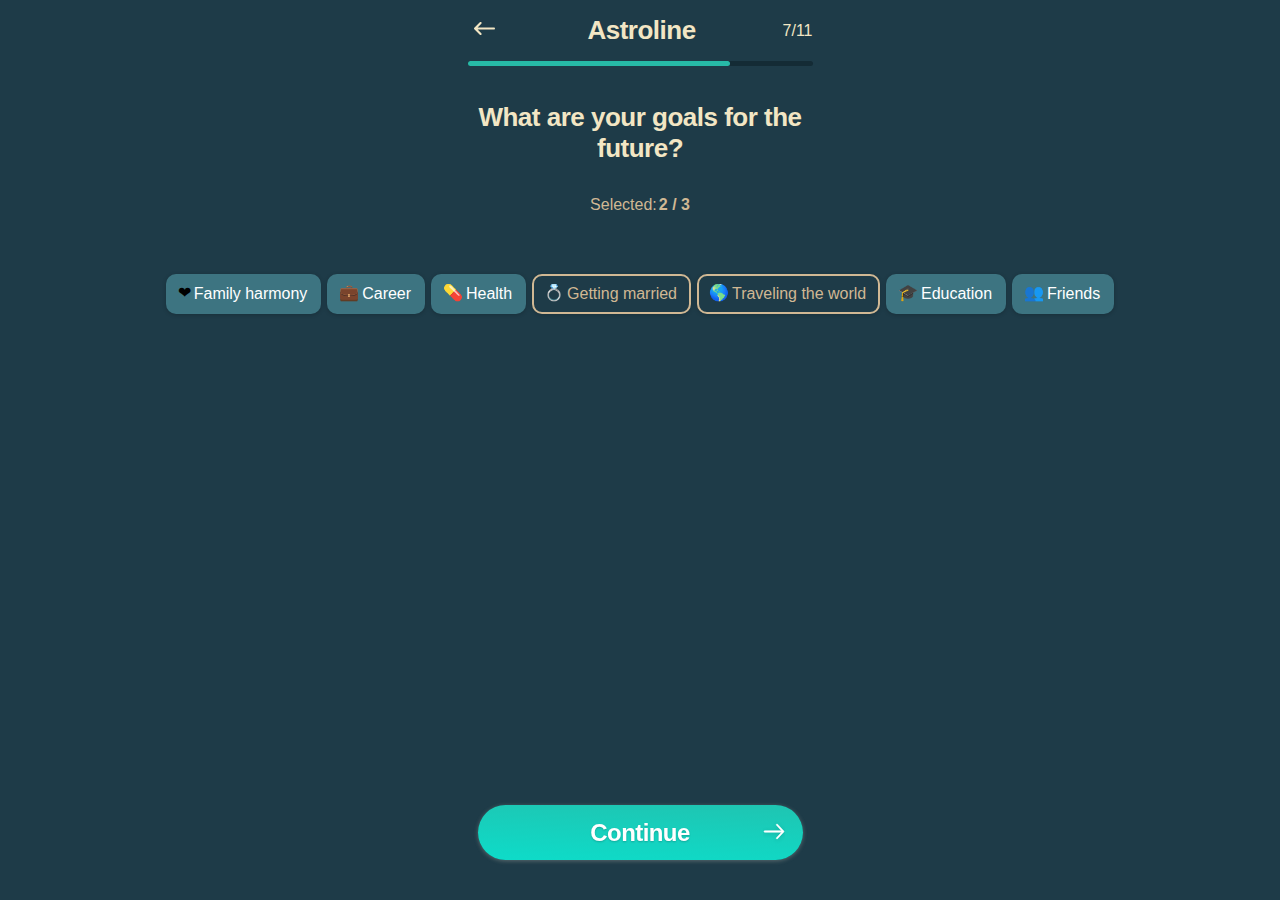
==== commit 67558dad: "2 nd commit" ====
--- a/index.html
+++ b/index.html
@@ -1887,29 +1887,519 @@
 
     <!-- 5th page -->
 
-    <div class="style_progress__ym3Ja">
-      <div class="style_container__2SlEL">
-        <button type="button">
-          <svg
-            width="21"
-            height="13"
-            xmlns="http://www.w3.org/2000/svg"
-            class="style_icon__hV1Jz"
-          >
-            <path
-              d="M19.945 5.452H3.61l3.7-3.66A1.044 1.044 0 0 0 7.313.308 1.06 1.06 0 0 0 5.82.305L.311 5.757a1.045 1.045 0 0 0-.002 1.485l5.512 5.453a1.06 1.06 0 0 0 1.492-.004c.41-.41.409-1.074-.004-1.482l-3.7-3.66h16.336c.583 0 1.055-.47 1.055-1.049s-.472-1.048-1.055-1.048z"
-            ></path>
-          </svg>
-        </button>
-        <h1 class="style_title_h1__drby6 style_title__rDZ8H">Astroline</h1>
-        <p class="style_text__5JYBx style_counter__lpxxh">5/11</p>
-      </div>
-      <div class="style_line__9VJjG">
-        <span class="style_feeling__JPd4P" style="width: 46%"></span>
+    <div
+      class="style_wrapper__hdxt9 progressbar-enter-done"
+      style="display: none"
+    >
+      <div class="style_progress__ym3Ja">
+        <div class="style_container__2SlEL">
+          <button type="button">
+            <svg
+              width="21"
+              height="13"
+              xmlns="http://www.w3.org/2000/svg"
+              class="style_icon__hV1Jz"
+            >
+              <path
+                d="M19.945 5.452H3.61l3.7-3.66A1.044 1.044 0 0 0 7.313.308 1.06 1.06 0 0 0 5.82.305L.311 5.757a1.045 1.045 0 0 0-.002 1.485l5.512 5.453a1.06 1.06 0 0 0 1.492-.004c.41-.41.409-1.074-.004-1.482l-3.7-3.66h16.336c.583 0 1.055-.47 1.055-1.049s-.472-1.048-1.055-1.048z"
+              ></path>
+            </svg>
+          </button>
+          <h1 class="style_title_h1__drby6 style_title__rDZ8H">Astroline</h1>
+          <p class="style_text__5JYBx style_counter__lpxxh">5/11</p>
+        </div>
+        <div class="style_line__9VJjG">
+          <span class="style_feeling__JPd4P" style="width: 47%"></span>
+        </div>
       </div>
     </div>
 
+    <!-- progess -->
+
+    <div class="style_transition__LyA9E" style="display: none">
+      <img
+        src="https://sub.astroline.today/static/media/astro.9b080b4d55a3a0ed166b.webp"
+        alt="QUIZ_TRANSITION_ASTRO"
+        class="style_transition__image__C1RKy"
+      />
+      <p class="style_transition__bottomText__MgWhU">
+        The planets influence your life in specific ways as they move through
+        the signs.
+      </p>
+      <button type="button" class="style_button__ATdiY style_button__qXm9K">
+        <div class="style_button__title__q-1y-"><span>Continue</span></div>
+        <svg
+          xmlns="http://www.w3.org/2000/svg"
+          width="38"
+          height="33"
+          viewBox="0 0 38 33"
+          class="style_button__right-icon__3MH3Y"
+        >
+          <defs>
+            <filter
+              id="a"
+              width="109.2%"
+              height="152.7%"
+              x="-4.6%"
+              y="-24.5%"
+              filterUnits="objectBoundingBox"
+            >
+              <feOffset
+                dy="1"
+                in="SourceAlpha"
+                result="shadowOffsetOuter1"
+              ></feOffset>
+              <feGaussianBlur
+                in="shadowOffsetOuter1"
+                result="shadowBlurOuter1"
+                stdDeviation="2"
+              ></feGaussianBlur>
+              <feColorMatrix
+                in="shadowBlurOuter1"
+                result="shadowMatrixOuter1"
+                values="0 0 0 0 0 0 0 0 0 0 0 0 0 0 0 0 0 0 0.15 0"
+              ></feColorMatrix>
+              <feMerge>
+                <feMergeNode in="shadowMatrixOuter1"></feMergeNode>
+                <feMergeNode in="SourceGraphic"></feMergeNode>
+              </feMerge>
+            </filter>
+          </defs>
+          <g
+            filter="url(#a)"
+            transform="translate(-266 -11)"
+            fill="#FFF"
+            stroke="#FFF"
+            stroke-width="0.5"
+          >
+            <path
+              d="M288.5 20.2a.7.7 0 00-1 0c-.3.3-.3.8 0 1l5 5.5h-16.8c-.4 0-.7.4-.7.8s.3.8.7.8h16.9l-5.1 5.4c-.3.3-.3.8 0 1 .2.4.7.4 1 0l6.3-6.7c.3-.3.3-.7 0-1l-6.3-6.8z"
+            ></path>
+          </g>
+        </svg>
+        <div class="flare_ct__1Kz9M">
+          <div class="flare_flare__wFxon"></div>
+        </div>
+      </button>
+    </div>
+
+    <!-- 6th page -->
+
+    <div
+      class="style_wrapper__hdxt9 progressbar-enter-done"
+      style="display: none"
+    >
+      <div class="style_progress__ym3Ja">
+        <div class="style_container__2SlEL">
+          <button type="button">
+            <svg
+              width="21"
+              height="13"
+              xmlns="http://www.w3.org/2000/svg"
+              class="style_icon__hV1Jz"
+            >
+              <path
+                d="M19.945 5.452H3.61l3.7-3.66A1.044 1.044 0 0 0 7.313.308 1.06 1.06 0 0 0 5.82.305L.311 5.757a1.045 1.045 0 0 0-.002 1.485l5.512 5.453a1.06 1.06 0 0 0 1.492-.004c.41-.41.409-1.074-.004-1.482l-3.7-3.66h16.336c.583 0 1.055-.47 1.055-1.049s-.472-1.048-1.055-1.048z"
+              ></path>
+            </svg>
+          </button>
+          <h1 class="style_title_h1__drby6 style_title__rDZ8H">Astroline</h1>
+          <p class="style_text__5JYBx style_counter__lpxxh">6/11</p>
+        </div>
+        <div class="style_line__9VJjG">
+          <span class="style_feeling__JPd4P" style="width: 57%"></span>
+        </div>
+      </div>
+    </div>
 
     <!-- progess -->
+
+    <div class="style_question__KDxhP style_dark__26qBV" style="display: none">
+      <div class="style_title_wrap__mt17h">
+        <h1 class="style_title__lB50M">
+          To get started, tell us about your current relationship status
+        </h1>
+      </div>
+      <div class="style_inner-wrap__GVvLp">
+        <ul
+          class="style_answers-list__l+nUP style_answers-list_rectangle__IqJ0m"
+        >
+          <li class="style_rectangle__w2V2R style_dark__vdjS7">
+            <button
+              id="In a relationship_container"
+              class="style_button__2Dyp2"
+              type="button"
+            >
+              <img
+                src="https://sub.astroline.today/static/media/relationship.65250de98471e9c71c65.webp"
+                alt="answer"
+              />
+              <div class="style_description__RJTcm">
+                <h4 id="In a relationship_title" class="style_title__zA7N5">
+                  In a relationship
+                </h4>
+                <svg
+                  width="20"
+                  height="14"
+                  stroke-width="2"
+                  viewBox="0 0 20 14"
+                  fill="none"
+                  xmlns="http://www.w3.org/2000/svg"
+                  class="style_iconCheck__yO+-z"
+                >
+                  <path d="M18.6 1L6.8 13 1.4 7.5"></path>
+                </svg>
+              </div>
+            </button>
+          </li>
+          <li class="style_rectangle__w2V2R style_dark__vdjS7">
+            <button
+              id="Just broke up_container"
+              class="style_button__2Dyp2"
+              type="button"
+            >
+              <img
+                src="https://sub.astroline.today/static/media/broke.860259208c6da35dd8d1.webp"
+                alt="answer"
+              />
+              <div class="style_description__RJTcm">
+                <h4 id="Just broke up_title" class="style_title__zA7N5">
+                  Just broke up
+                </h4>
+                <svg
+                  width="20"
+                  height="14"
+                  stroke-width="2"
+                  viewBox="0 0 20 14"
+                  fill="none"
+                  xmlns="http://www.w3.org/2000/svg"
+                  class="style_iconCheck__yO+-z"
+                >
+                  <path d="M18.6 1L6.8 13 1.4 7.5"></path>
+                </svg>
+              </div>
+            </button>
+          </li>
+          <li class="style_rectangle__w2V2R style_dark__vdjS7">
+            <button
+              id="Engaged_container"
+              class="style_button__2Dyp2"
+              type="button"
+            >
+              <img
+                src="https://sub.astroline.today/static/media/engaged.14f38fa8d31a82f6f24e.webp"
+                alt="answer"
+              />
+              <div class="style_description__RJTcm">
+                <h4 id="Engaged_title" class="style_title__zA7N5">Engaged</h4>
+                <svg
+                  width="20"
+                  height="14"
+                  stroke-width="2"
+                  viewBox="0 0 20 14"
+                  fill="none"
+                  xmlns="http://www.w3.org/2000/svg"
+                  class="style_iconCheck__yO+-z"
+                >
+                  <path d="M18.6 1L6.8 13 1.4 7.5"></path>
+                </svg>
+              </div>
+            </button>
+          </li>
+          <li class="style_rectangle__w2V2R style_dark__vdjS7">
+            <button
+              id="Married_container"
+              class="style_button__2Dyp2"
+              type="button"
+            >
+              <img
+                src="https://sub.astroline.today/static/media/married.ba2be51be322d8854399.webp"
+                alt="answer"
+              />
+              <div class="style_description__RJTcm">
+                <h4 id="Married_title" class="style_title__zA7N5">Married</h4>
+                <svg
+                  width="20"
+                  height="14"
+                  stroke-width="2"
+                  viewBox="0 0 20 14"
+                  fill="none"
+                  xmlns="http://www.w3.org/2000/svg"
+                  class="style_iconCheck__yO+-z"
+                >
+                  <path d="M18.6 1L6.8 13 1.4 7.5"></path>
+                </svg>
+              </div>
+            </button>
+          </li>
+          <li class="style_rectangle__w2V2R style_dark__vdjS7">
+            <button
+              id="Looking for a soul mate_container"
+              class="style_button__2Dyp2"
+              type="button"
+            >
+              <img
+                src="https://sub.astroline.today/static/media/looking.17496c910b3db5ed2465.webp"
+                alt="answer"
+              />
+              <div class="style_description__RJTcm">
+                <h4
+                  id="Looking for a soul mate_title"
+                  class="style_title__zA7N5"
+                >
+                  Looking for a soul mate
+                </h4>
+                <svg
+                  width="20"
+                  height="14"
+                  stroke-width="2"
+                  viewBox="0 0 20 14"
+                  fill="none"
+                  xmlns="http://www.w3.org/2000/svg"
+                  class="style_iconCheck__yO+-z"
+                >
+                  <path d="M18.6 1L6.8 13 1.4 7.5"></path>
+                </svg>
+              </div>
+            </button>
+          </li>
+          <li class="style_rectangle__w2V2R style_dark__vdjS7">
+            <button
+              id="It’s complicated_container"
+              class="style_button__2Dyp2"
+              type="button"
+            >
+              <img
+                src="https://sub.astroline.today/static/media/complicated.b764b37b492b7462aecc.webp"
+                alt="answer"
+              />
+              <div class="style_description__RJTcm">
+                <h4 id="It’s complicated_title" class="style_title__zA7N5">
+                  It’s complicated
+                </h4>
+                <svg
+                  width="20"
+                  height="14"
+                  stroke-width="2"
+                  viewBox="0 0 20 14"
+                  fill="none"
+                  xmlns="http://www.w3.org/2000/svg"
+                  class="style_iconCheck__yO+-z"
+                >
+                  <path d="M18.6 1L6.8 13 1.4 7.5"></path>
+                </svg>
+              </div>
+            </button>
+          </li>
+        </ul>
+      </div>
+    </div>
+
+    <!-- 7th page -->
+
+    <div class="style_wrapper__hdxt9 progressbar-enter-done">
+      <div class="style_progress__ym3Ja">
+        <div class="style_container__2SlEL">
+          <button type="button">
+            <svg
+              width="21"
+              height="13"
+              xmlns="http://www.w3.org/2000/svg"
+              class="style_icon__hV1Jz"
+            >
+              <path
+                d="M19.945 5.452H3.61l3.7-3.66A1.044 1.044 0 0 0 7.313.308 1.06 1.06 0 0 0 5.82.305L.311 5.757a1.045 1.045 0 0 0-.002 1.485l5.512 5.453a1.06 1.06 0 0 0 1.492-.004c.41-.41.409-1.074-.004-1.482l-3.7-3.66h16.336c.583 0 1.055-.47 1.055-1.049s-.472-1.048-1.055-1.048z"
+              ></path>
+            </svg>
+          </button>
+          <h1 class="style_title_h1__drby6 style_title__rDZ8H">Astroline</h1>
+          <p class="style_text__5JYBx style_counter__lpxxh">7/11</p>
+        </div>
+        <div class="style_line__9VJjG">
+          <span class="style_feeling__JPd4P" style="width: 76%"></span>
+        </div>
+      </div>
+    </div>
+
+    <!-- progress bar -->
+
+    <div class="style_question__fEzhA style_dark__-dklV">
+      <div class="style_wrap__i+OpO">
+        <h1 class="style_title__0pQZ7">What are your goals for the future?</h1>
+        <div class="style_selected-items__CGz2o">
+          Selected:
+          <h4 class="style_count__Ky6Tp">2 / 3</h4>
+        </div>
+        <div class="style_fade-wrap__color-content__s0Du6">
+          <ul class="style_answers-list__nvn1K style_answers-list_mini__SgrSG">
+            <li>
+              <button
+                id="Family harmony_container"
+                class="style_mini-rectangle__b-yal style_dark__LjBjR"
+                type="button"
+              >
+                <div class="style_button__xQnQd">
+                  ❤
+                  <div class="style_description__LOzul">
+                    <h3 id="Family harmony_title" class="style_title__BSEOj">
+                      Family harmony
+                    </h3>
+                  </div>
+                </div>
+              </button>
+            </li>
+            <li>
+              <button
+                id="Career_container"
+                class="style_mini-rectangle__b-yal style_dark__LjBjR"
+                type="button"
+              >
+                <div class="style_button__xQnQd">
+                  💼
+                  <div class="style_description__LOzul">
+                    <h3 id="Career_title" class="style_title__BSEOj">Career</h3>
+                  </div>
+                </div>
+              </button>
+            </li>
+            <li>
+              <button
+                id="Health_container"
+                class="style_mini-rectangle__b-yal style_dark__LjBjR"
+                type="button"
+              >
+                <div class="style_button__xQnQd">
+                  💊
+                  <div class="style_description__LOzul">
+                    <h3 id="Health_title" class="style_title__BSEOj">Health</h3>
+                  </div>
+                </div>
+              </button>
+            </li>
+            <li>
+              <button
+                id="Getting married_container"
+                class="style_mini-rectangle__b-yal style_dark__LjBjR style_active__7uaXP"
+                type="button"
+              >
+                <div class="style_button__xQnQd">
+                  💍
+                  <div class="style_description__LOzul">
+                    <h3 id="Getting married_title" class="style_title__BSEOj">
+                      Getting married
+                    </h3>
+                  </div>
+                </div>
+              </button>
+            </li>
+            <li>
+              <button
+                id="Traveling the world_container"
+                class="style_mini-rectangle__b-yal style_dark__LjBjR style_active__7uaXP"
+                type="button"
+              >
+                <div class="style_button__xQnQd">
+                  🌎️
+                  <div class="style_description__LOzul">
+                    <h3
+                      id="Traveling the world_title"
+                      class="style_title__BSEOj"
+                    >
+                      Traveling the world
+                    </h3>
+                  </div>
+                </div>
+              </button>
+            </li>
+            <li>
+              <button
+                id="Education_container"
+                class="style_mini-rectangle__b-yal style_dark__LjBjR"
+                type="button"
+              >
+                <div class="style_button__xQnQd">
+                  🎓
+                  <div class="style_description__LOzul">
+                    <h3 id="Education_title" class="style_title__BSEOj">
+                      Education
+                    </h3>
+                  </div>
+                </div>
+              </button>
+            </li>
+            <li>
+              <button
+                id="Friends_container"
+                class="style_mini-rectangle__b-yal style_dark__LjBjR"
+                type="button"
+              >
+                <div class="style_button__xQnQd">
+                  👥
+                  <div class="style_description__LOzul">
+                    <h3 id="Friends_title" class="style_title__BSEOj">
+                      Friends
+                    </h3>
+                  </div>
+                </div>
+              </button>
+            </li>
+          </ul>
+        </div>
+      </div>
+      <div class="style_button_wrap__RGLKu">
+        <button type="button" class="style_button__ATdiY">
+          <div class="style_button__title__q-1y-"><span>Continue</span></div>
+          <svg
+            xmlns="http://www.w3.org/2000/svg"
+            width="38"
+            height="33"
+            viewBox="0 0 38 33"
+            class="style_button__right-icon__3MH3Y"
+          >
+            <defs>
+              <filter
+                id="a"
+                width="109.2%"
+                height="152.7%"
+                x="-4.6%"
+                y="-24.5%"
+                filterUnits="objectBoundingBox"
+              >
+                <feOffset
+                  dy="1"
+                  in="SourceAlpha"
+                  result="shadowOffsetOuter1"
+                ></feOffset>
+                <feGaussianBlur
+                  in="shadowOffsetOuter1"
+                  result="shadowBlurOuter1"
+                  stdDeviation="2"
+                ></feGaussianBlur>
+                <feColorMatrix
+                  in="shadowBlurOuter1"
+                  result="shadowMatrixOuter1"
+                  values="0 0 0 0 0 0 0 0 0 0 0 0 0 0 0 0 0 0 0.15 0"
+                ></feColorMatrix>
+                <feMerge>
+                  <feMergeNode in="shadowMatrixOuter1"></feMergeNode>
+                  <feMergeNode in="SourceGraphic"></feMergeNode>
+                </feMerge>
+              </filter>
+            </defs>
+            <g
+              filter="url(#a)"
+              transform="translate(-266 -11)"
+              fill="#FFF"
+              stroke="#FFF"
+              stroke-width="0.5"
+            >
+              <path
+                d="M288.5 20.2a.7.7 0 00-1 0c-.3.3-.3.8 0 1l5 5.5h-16.8c-.4 0-.7.4-.7.8s.3.8.7.8h16.9l-5.1 5.4c-.3.3-.3.8 0 1 .2.4.7.4 1 0l6.3-6.7c.3-.3.3-.7 0-1l-6.3-6.8z"
+              ></path>
+            </g>
+          </svg>
+        </button>
+      </div>
+    </div>
   </body>
 </html>
--- a/style.css
+++ b/style.css
@@ -7425,3 +7425,1694 @@
 }
 
 
+.style_line__-Zie7 {
+    background-color: #ebebeb;
+    flex-basis: 100%;
+    flex-grow: 0;
+    height: 5px;
+    margin: 0 -2px;
+    transition: all .4s ease;
+    transition-delay: .2s;
+    width: 100%
+}
+
+.style_line_feeling__P3n5r {
+    background-color: #14d5c2;
+    border-radius: 2.5px;
+    display: block;
+    height: 5px;
+    transition: width .2s
+}
+
+.style_rounded__KCoMK {
+    border-radius: 2.5px
+}
+
+.style_points_wrapper__tNP6E {
+    height: 2.18rem;
+    position: relative
+}
+
+.style_process__7cVHC {
+    align-items: center;
+    display: flex;
+    height: 20px;
+    justify-content: flex-start;
+    width: 100%
+}
+
+.style_process__points__vbqN- {
+    display: flex;
+    justify-content: space-between;
+    margin-top: 15px
+}
+
+.style_process__points__step_point__rSn8k {
+    background-color: #fff;
+    border: 3px solid #ebebeb;
+    border-radius: 50%;
+    flex-shrink: 0;
+    height: 20px;
+    position: relative;
+    width: 20px;
+    z-index: 11
+}
+
+.style_process__points__step_point_current__HnLWJ {
+    background-color: #14d5c2;
+    border: 5px solid #cbe7e2
+}
+
+.style_process__points__step_point_done__KcuvO {
+    background-color: #14d5c2;
+    background-image: url(/static/media/check-mark.bda05dcf30ace93db5d6.svg);
+    background-position: 50%;
+    background-repeat: no-repeat;
+    border: 3px solid #14d5c2
+}
+
+.style_progress-bar__JeBWg {
+    background-color: transparent;
+    display: flex;
+    justify-content: center;
+    min-height: 75px
+}
+
+.style_progress__rbHGU {
+    align-items: normal;
+    display: flex;
+    flex-direction: column;
+    justify-content: center;
+    max-width: 345px;
+    min-height: 38px;
+    padding-top: 16px;
+    position: absolute;
+    width: 100%;
+    z-index: 2
+}
+
+.style_progress__rbHGU .style_container__Z2eUr {
+    align-items: center;
+    display: flex;
+    justify-content: space-between;
+    width: 100%
+}
+
+.style_progress__rbHGU .style_container__Z2eUr .style_back_btn_wrap__k4R7N {
+    transition: all 100s ease;
+    transition-delay: .2s;
+    width: 30%
+}
+
+.style_progress__rbHGU .style_container__Z2eUr .style_back_btn_wrap__k4R7N .style_back_btn__chVXy {
+    background-size: 21px 13px;
+    height: 21px;
+    padding: 0;
+    text-align: left;
+    width: 43px
+}
+
+.style_progress__rbHGU .style_container__Z2eUr .style_back_btn_wrap__k4R7N .style_back_btn__chVXy .style_icon__5pKWM path {
+    fill: #2d2d2d
+}
+
+.style_progress__rbHGU .style_right_part__EOXu8 {
+    align-items: center;
+    display: flex;
+    justify-content: flex-end;
+    transition: all 100s ease;
+    transition-delay: .2s;
+    width: 30%
+}
+
+.style_progress__rbHGU .style_right_part__EOXu8 .style_skip_btn__gKV7I {
+    color: #14d5c2;
+    font-size: 1rem;
+    font-weight: 700;
+    padding: 5px
+}
+
+.style_progress__rbHGU.style_onlyLogo__oF8Q- .style_container__Z2eUr {
+    justify-content: center
+}
+
+.style_progress__rbHGU.style_hidden_back_button__bJOsa .style_back_btn_wrap__k4R7N .style_back_btn__chVXy {
+    background: #a6c8c4;
+    pointer-events: none
+}
+
+.style_progress__rbHGU.style_hidden_Progress__wz3L\+ .style_counter__UHAlo,.style_progress__rbHGU.style_hidden_Progress__wz3L\+ .style_line__xe1qr {
+    opacity: 0;
+    transition: none
+}
+
+.style_progress__title__X4zKh {
+    color: #2d2d2d;
+    font-size: 1.375rem;
+    font-weight: 600;
+    letter-spacing: -.00125rem;
+    text-align: left
+}
+
+.style_progress__rbHGU .style_counter__UHAlo {
+    color: #2d2d2d;
+    font-size: 1rem;
+    letter-spacing: -.00125rem;
+    text-align: right;
+    transition: all .4s ease;
+    transition-delay: .2s;
+    width: 43px
+}
+
+.style_progress__rbHGU .style_line__xe1qr {
+    margin: 15px 0 0;
+    transition: all .4s ease;
+    transition-delay: .2s
+}
+
+.style_pageContainer__VOEbm {
+    bottom: 0;
+    left: 0;
+    margin: 0 auto;
+    max-width: 450px;
+    overflow-x: hidden;
+    position: absolute;
+    right: 0;
+    top: 0;
+    width: 100%
+}
+
+.style_pageContainer__VOEbm .style_content__cQ0m0 {
+    display: flex;
+    flex-direction: column
+}
+
+.style_pageContainer__VOEbm .style_content__cQ0m0 a {
+    font-size: 1.0625rem;
+    margin-bottom: 30px
+}
+
+.style_link__0LfOj {
+    color: #14d5c2;
+    font-family: Open Sans,sans-serif;
+    font-size: .8125rem;
+    font-style: normal;
+    font-weight: 500;
+    line-height: 1.125rem;
+    text-decoration-line: underline
+}
+
+.style_buttons_wrapper__LsfCk {
+    align-items: center;
+    display: flex;
+    justify-content: center;
+    margin: 10px 0
+}
+
+.style_decline__8eGs8 {
+    background: transparent;
+    border: 1px solid #14d5c2;
+    box-shadow: 0;
+    margin-right: 10px;
+    min-height: 30px;
+    min-width: 140px;
+    padding: 0 15px;
+    width: -moz-fit-content;
+    width: fit-content
+}
+
+.style_footnote__kSLMU {
+    color: hsla(0,0%,100%,.7);
+    font-family: Open Sans,sans-serif;
+    font-size: .6875rem;
+    font-style: normal;
+    font-weight: 500;
+    line-height: 1rem;
+    text-align: center
+}
+
+.style_accept__MyT3t {
+    min-height: 30px;
+    min-width: 140px;
+    padding: 0 15px;
+    width: -moz-fit-content;
+    width: fit-content
+}
+
+.style_accept__MyT3t .style_accept_title__ybNyV {
+    color: #fff
+}
+
+.style_button_title__xHyTe {
+    color: #fff;
+    font-family: Open Sans,sans-serif;
+    font-size: .875rem;
+    font-style: normal;
+    font-weight: 500;
+    letter-spacing: 0;
+    line-height: normal;
+    text-align: center
+}
+
+.style_icon__T9gda {
+    position: absolute;
+    right: 10px;
+    top: 10px
+}
+
+.style_icon__T9gda path {
+    fill: #f2e6c4
+}
+
+.style_text__9IGZ5 {
+    color: #fff;
+    font-family: Open Sans,sans-serif;
+    font-size: .8125rem;
+    font-style: normal;
+    font-weight: 400;
+    letter-spacing: 0;
+    line-height: 1.125rem;
+    text-align: center
+}
+
+.style_overlay__E4PmF {
+    background-color: transparent
+}
+
+.style_overlay__E4PmF .style_modal__oAMfw {
+    background-color: #2d5668;
+    border-radius: 20px;
+    bottom: 10px;
+    box-shadow: 0 1px 4px 0 rgba(0,0,0,.1);
+    padding: 30px 10px 15px;
+    width: 355px
+}
+
+.style_quiz__MH80Y {
+    height: 100%;
+    position: relative;
+    width: 100%
+}
+
+.style_footer__1UVdB {
+    align-items: center;
+    align-self: center;
+    color: #fff;
+    display: flex;
+    flex-direction: column;
+    font-size: .875rem;
+    line-height: 1.875rem;
+    margin: 10px auto 0;
+    max-width: 430px;
+    padding: 10px 0;
+    width: 100%
+}
+
+.style_footer__container__OPh8q {
+    align-items: center;
+    display: flex;
+    flex-wrap: wrap;
+    justify-content: center;
+    margin: 5px 0
+}
+
+.style_footer__link__Mui6B {
+    color: #fff;
+    flex-basis: 40%;
+    text-align: center;
+    text-decoration: underline
+}
+
+.style_footer__address__e6Q8X {
+    margin-top: 10px;
+    text-align: center;
+    width: 90%
+}
+
+.style_footer__divider__mS5Oq {
+    background-color: #fff;
+    display: flex;
+    height: 25px;
+    margin: 0 8px;
+    width: 2px
+}
+
+.style_footer__allRightsReserved__W2dHt {
+    margin: auto;
+    overflow-wrap: break-word;
+    text-align: center;
+    width: 80%
+}
+
+.style_ai_footer__SR7wo .style_footer__divider__mS5Oq {
+    background-color: #fff
+}
+
+.style_text__5JYBx {
+    color: #d0b894;
+    font-size: 1rem;
+    font-style: normal;
+    font-weight: 400;
+    line-height: normal;
+    text-align: center
+}
+
+.style_wrapper__hdxt9 {
+    background-color: #1e3b48;
+    display: flex;
+    justify-content: center;
+    max-height: auto;
+    position: relative;
+    z-index: 1
+}
+
+.style_progress__ym3Ja {
+    align-items: normal;
+    display: flex;
+    flex-direction: column;
+    justify-content: center;
+    max-width: 345px;
+    padding-top: 15px;
+    width: 100%
+}
+
+.style_progress__ym3Ja .style_icon__hV1Jz {
+    fill: #f2e6c4;
+    height: 13px;
+    transition: all .4s ease;
+    transition-delay: .2s;
+    width: 21px
+}
+
+.style_progress__ym3Ja .style_title__rDZ8H {
+    text-align: left
+}
+
+.style_progress__ym3Ja .style_container__2SlEL {
+    align-items: center;
+    display: flex;
+    justify-content: space-between
+}
+
+.style_progress__ym3Ja .style_counter__lpxxh {
+    color: #f2e6c4;
+    text-align: right;
+    transition: all .4s ease;
+    transition-delay: .2s
+}
+
+.style_progress__ym3Ja .style_line__9VJjG {
+    background-color: #142b35;
+    border-radius: 2.5px;
+    flex-grow: 0;
+    height: 5px;
+    margin: 15px 0 0;
+    transition: all .4s ease;
+    transition-delay: .2s
+}
+
+.style_progress__ym3Ja .style_line__9VJjG .style_feeling__JPd4P {
+    background-color: #27baa7;
+    border-radius: 2.5px;
+    display: block;
+    height: 5px;
+    transition: width .2s
+}
+
+.style_progress__ym3Ja.style_hidden_progress__SBMNQ .style_counter__lpxxh,.style_progress__ym3Ja.style_hidden_progress__SBMNQ .style_line__9VJjG {
+    opacity: 0;
+    transition: none
+}
+
+.progressbar-enter {
+    max-height: 0;
+    opacity: 0;
+    overflow: hidden
+}
+
+.progressbar-enter-active {
+    transition: all .4s ease;
+    transition-delay: .2s
+}
+
+.progressbar-enter-active,.progressbar-exit {
+    max-height: 100px;
+    opacity: 1
+}
+
+.progressbar-exit-active {
+    max-height: 0;
+    opacity: 0;
+    overflow: hidden;
+    transition: all .4s ease
+}
+
+.ant-layout,body {
+    background-color: #1e3b48
+}
+
+.style_wrapper__apiQn {
+    height: 100%;
+    position: absolute;
+    width: 100%
+}
+.style_transition__LyA9E {
+    align-items: center;
+    display: flex;
+    flex-direction: column;
+    height: 100%;
+    margin: 4vh auto 0;
+    max-width: 430px
+}
+
+.style_transition__image__C1RKy {
+    margin: 20px 0;
+    max-width: 100%
+}
+.style_transition__bottomText__MgWhU,.style_transition__subTitle__SRHVq {
+    color: hsla(0,0%,100%,.85);
+    font-size: 1.125rem;
+    font-weight: 400;
+    line-height: 1.4375rem;
+    margin-bottom: 9vh;
+    text-align: center;
+    width: 85%
+}
+.style_transition__LyA9E {
+    align-items: center;
+    display: flex;
+    flex-direction: column;
+    height: 100%;
+    margin: 4vh auto 0;
+    max-width: 430px
+}
+
+.style_transition__title__jNsEG {
+    padding: 25px 10px
+}
+
+@media(max-height: 700px) {
+    .style_transition__title__jNsEG {
+        font-size:1.5rem;
+        padding: 10px 0
+    }
+}
+
+.style_transition__bottomText__MgWhU,.style_transition__subTitle__SRHVq {
+    color: hsla(0,0%,100%,.85);
+    font-size: 1.125rem;
+    font-weight: 400;
+    margin-bottom: 18vh;
+    line-height: 1.4375rem;
+    text-align: center;
+    width: 95%
+}
+
+@media(max-height: 700px) {
+    .style_transition__bottomText__MgWhU,.style_transition__subTitle__SRHVq {
+        font-size:1rem
+    }
+}
+
+.style_rectangle__w2V2R {
+  display: flex;
+  justify-content: center;
+  max-width: 430px;
+  position: relative;
+  width: 100%
+}
+
+.style_rectangle__w2V2R.style_active__rBM71 .style_button__2Dyp2 {
+  border-color: #d0b894
+}
+
+.style_rectangle__w2V2R.style_active__rBM71 .style_description__RJTcm .style_title__zA7N5 {
+  color: #d0b894;
+  font-weight: 600
+}
+
+.style_rectangle__w2V2R.style_active__rBM71 .style_iconCheck__yO\+-z {
+  stroke: #d0b894
+}
+
+.style_rectangle__w2V2R .style_button__2Dyp2 {
+  align-items: center;
+  background-color: #3d7481;
+  border: 2px solid transparent;
+  border-radius: 15px;
+  box-shadow: 0 1px 4px 0 hsla(51,8%,69%,.4);
+  display: flex;
+  margin-bottom: 10px;
+  max-width: 345px;
+  min-height: 70px;
+  padding: 15px 10px;
+  transition: none;
+  width: 100%
+}
+
+.style_rectangle__w2V2R .style_description__RJTcm {
+  display: flex;
+  flex-direction: column;
+  justify-content: center;
+  text-align: left;
+  width: 90%
+}
+
+.style_rectangle__w2V2R .style_description__RJTcm .style_title__zA7N5 {
+  color: #fff;
+  font-family: Open Sans,sans-serif;
+  font-size: 1rem;
+  font-weight: 600;
+  letter-spacing: -.02875rem;
+  padding: 0 15px;
+  width: 90%
+}
+
+.style_rectangle__w2V2R .style_description__RJTcm .style_subtitle__r6wWI {
+  padding: 5px 15px
+}
+
+.style_rectangle__w2V2R .style_description__RJTcm .style_iconCheck__yO\+-z {
+  position: absolute;
+  right: 30px
+}
+
+.style_rectangle__w2V2R.style_dark__vdjS7 .style_button__2Dyp2 {
+  border: 1.5px solid transparent;
+  border-radius: 12px;
+  box-shadow: 0 1px 4px rgba(0,0,0,.2);
+  margin-bottom: 10px;
+  min-height: 50px
+}
+
+.style_rectangle__w2V2R.style_dark__vdjS7 .style_title__zA7N5 {
+  font-family: Philosopher,sans-serif
+}
+
+.style_rectangle__w2V2R.style_dark__vdjS7 .style_iconCheck__yO\+-z {
+  display: none
+}
+
+.style_rectangle__w2V2R.style_dark__vdjS7.style_active__rBM71 .style_button__2Dyp2 {
+  background-color: transparent;
+  border-color: #d0b894
+}
+
+.style_rectangle__w2V2R .style_image__S2bsP {
+  height: 34px;
+  width: 34px
+}
+
+.style_rectangle__w2V2R .style_color__WwIG9 {
+  border-radius: 50%;
+  height: 34px;
+  width: 34px
+}
+
+.style_rectangle__w2V2R .style_title__zA7N5 {
+  color: #fff;
+  font-family: Philosopher,sans-serif
+}
+
+.style_rectangle__w2V2R .style_subtitle__r6wWI {
+  color: #2d2d2d;
+  padding: 5px 15px;
+  text-align: left
+}
+
+.style_mini-rectangle__b-yal {
+  padding: 2px
+}
+
+.style_mini-rectangle__b-yal.style_active__7uaXP .style_button__xQnQd {
+  background-color: #3d7481;
+  border: 2px solid #d0b894
+}
+
+.style_mini-rectangle__b-yal.style_active__7uaXP .style_title__BSEOj {
+  color: #d0b894
+}
+
+.style_mini-rectangle__b-yal .style_description__LOzul {
+  display: flex;
+  justify-content: center;
+  width: -moz-max-content;
+  width: max-content
+}
+
+.style_mini-rectangle__b-yal .style_button__xQnQd {
+  align-items: center;
+  background-color: #3d7481;
+  border: 2px solid transparent;
+  border-radius: 10px;
+  box-shadow: 0 1px 4px 0 hsla(51,8%,69%,.4);
+  display: flex;
+  height: 40px;
+  margin: 3px 0;
+  padding: 12px 10px
+}
+
+.style_mini-rectangle__b-yal .style_title__BSEOj {
+  color: #fff;
+  font-size: .875rem;
+  font-weight: 500;
+  letter-spacing: -.001625rem;
+  padding: 0 2px
+}
+
+.style_mini-rectangle__b-yal.style_dark__LjBjR {
+  padding: 3px
+}
+
+.style_mini-rectangle__b-yal.style_dark__LjBjR.style_active__7uaXP .style_button__xQnQd {
+  background-color: transparent
+}
+
+.style_mini-rectangle__b-yal.style_dark__LjBjR .style_button__xQnQd {
+  box-shadow: 0 1px 4px rgba(0,0,0,.2);
+  padding: 15px 10px
+}
+
+.style_mini-rectangle__b-yal.style_dark__LjBjR .style_title__BSEOj {
+  font-family: Philosopher,sans-serif;
+  font-size: 1rem;
+  line-height: 1rem;
+  padding-left: 3px
+}
+
+.style_mini-rectangle__b-yal.style_dark__LjBjR:disabled .style_button__xQnQd {
+  background-color: #142b35
+}
+
+.style_mini-rectangle__b-yal.style_dark__LjBjR:disabled .style_title__BSEOj {
+  color: #3d7481
+}
+
+.square-answer_square__gT2gY {
+  align-items: center;
+  background-color: #3d7481;
+  border: 2px solid transparent;
+  border-radius: 15px;
+  box-shadow: 0 1px 4px 0 hsla(51,8%,69%,.4);
+  display: flex;
+  justify-content: center;
+  margin-bottom: 10px;
+  padding: 3px;
+  text-align: center;
+  width: 45%
+}
+
+.square-answer_square__gT2gY .square-answer_button__WqYof {
+  align-items: center;
+  display: flex;
+  flex-direction: column;
+  height: 100%;
+  padding: 15px 0;
+  transition: none;
+  width: 100%
+}
+
+.square-answer_square__gT2gY.square-answer_active__YeCKT {
+  border-color: #d0b894
+}
+
+.square-answer_square__gT2gY.square-answer_active__YeCKT .square-answer_title__q4CDR {
+  color: #d0b894;
+  font-weight: 600
+}
+
+.square-answer_square__gT2gY .square-answer_icon__TlPY5 {
+  margin-bottom: 5px
+}
+
+.square-answer_square__gT2gY .square-answer_color__BeJEy {
+  border-radius: 50%;
+  height: 70px;
+  width: 70px
+}
+
+.square-answer_square__gT2gY .square-answer_title__q4CDR {
+  color: #fff;
+  font-size: 1rem;
+  font-size: .875rem;
+  font-style: normal;
+  font-weight: 400;
+  font-weight: 600;
+  letter-spacing: -.0225rem;
+  line-height: normal;
+  margin: 0 auto;
+  padding-top: 5px;
+  white-space: break-spaces
+}
+
+.square-answer_square__gT2gY.square-answer_three_column__1J3Mv {
+  height: 130px;
+  width: 30%
+}
+
+.square-answer_square__gT2gY.square-answer_duo__zoFLl {
+  padding: 30px 3px
+}
+
+.square-answer_square__gT2gY.square-answer_dark__zuB34 .square-answer_title__q4CDR {
+  font-family: Philosopher,sans-serif;
+  font-size: 1.125rem;
+  font-weight: 700;
+  line-height: 1.25rem
+}
+
+.square-answer_square__gT2gY.square-answer_dark__zuB34 .square-answer_subtitle__R3NfN {
+  color: #d0b894;
+  font-size: .75rem;
+  font-weight: 500;
+  line-height: 1.25rem
+}
+
+.square-answer_square__gT2gY.square-answer_dark__zuB34.square-answer_active__YeCKT {
+  background: transparent
+}
+
+.bipolar-answer_bipolar__item__PWguN {
+  align-items: center;
+  background: #3d7481;
+  border: 2px solid transparent;
+  border-radius: 15px;
+  box-shadow: 0 1px 4px rgba(0,0,0,.1);
+  color: #fff;
+  display: flex;
+  flex-direction: column;
+  font-family: Open Sans,sans-serif;
+  font-size: .875rem;
+  font-style: normal;
+  font-weight: 600;
+  height: 110px;
+  justify-content: center;
+  letter-spacing: -.36px;
+  line-height: 1.25rem;
+  text-align: center;
+  width: 47%
+}
+
+.bipolar-answer_bipolar__item__PWguN .bipolar-answer_title__v7MCQ {
+  padding-top: 10px
+}
+
+.bipolar-answer_bipolar__item__PWguN.bipolar-answer_active__XqFCb {
+  border-color: #d0b894;
+  color: #d0b894
+}
+
+.bipolar-answer_bipolar__item__PWguN.bipolar-answer_dark__tR0AO {
+  font-family: Philosopher,sans-serif;
+  font-size: 1.0625rem;
+  font-weight: 700
+}
+
+.bipolar-answer_bipolar__item__PWguN.bipolar-answer_dark__tR0AO.bipolar-answer_active__XqFCb {
+  background-color: transparent
+}
+
+.number-answer_number__item__Xd3cJ {
+  align-items: center;
+  background: #3d7481;
+  border: 2px solid transparent;
+  border-radius: 15px;
+  box-shadow: 0 1px 4px rgba(0,0,0,.1);
+  color: #fff;
+  display: flex;
+  font-family: Open Sans,sans-serif;
+  font-size: 1rem;
+  font-style: normal;
+  font-weight: 600;
+  height: 60px;
+  justify-content: center;
+  letter-spacing: -.36px;
+  line-height: 1.375rem;
+  text-align: center;
+  width: 60px
+}
+
+.number-answer_number__item__Xd3cJ.number-answer_active__zlE3w {
+  border-color: #d0b894;
+  color: #d0b894
+}
+
+.number-answer_number__item__Xd3cJ.number-answer_dark__YjO4Q {
+  font-size: 1.125rem;
+  font-weight: 500;
+  line-height: 1.5rem
+}
+
+.number-answer_number__item__Xd3cJ.number-answer_dark__YjO4Q.number-answer_active__zlE3w {
+  background-color: transparent
+}
+
+.rate-answer_rate__item__EH4aL {
+  align-items: center;
+  background: #3d7481;
+  border: 2px solid transparent;
+  border-radius: 15px;
+  box-shadow: 0 1px 4px rgba(0,0,0,.1);
+  display: flex;
+  height: 60px;
+  justify-content: center;
+  letter-spacing: -.36px;
+  width: 60px
+}
+
+.rate-answer_rate__item__EH4aL.rate-answer_active__KIKGu {
+  border-color: #d0b894
+}
+
+.rate-answer_rate__item__EH4aL.rate-answer_dark__OYEWD.rate-answer_active__KIKGu {
+  background-color: transparent
+}
+
+.style_oval__\+l5MY {
+  display: flex;
+  justify-content: center;
+  max-width: 430px;
+  position: relative
+}
+
+.style_oval__\+l5MY.style_active__mKKth .style_button__GIGsT {
+  border-color: #d0b894
+}
+
+.style_oval__\+l5MY.style_active__mKKth .style_description__J7ufp .style_title__hWFdI {
+  color: #d0b894;
+  font-weight: 600
+}
+
+.style_oval__\+l5MY .style_button__GIGsT {
+  align-items: center;
+  background-color: #3d7481;
+  border: 2px solid transparent;
+  border-radius: 30px;
+  box-shadow: 0 1px 4px 0 hsla(51,8%,69%,.4);
+  display: flex;
+  margin-bottom: 10px;
+  margin-right: 5px;
+  padding: 15px 18px;
+  transition: none
+}
+
+.style_oval__\+l5MY .style_description__J7ufp {
+  display: flex;
+  flex-direction: column;
+  justify-content: center;
+  text-align: left
+}
+
+.style_oval__\+l5MY .style_description__J7ufp .style_title__hWFdI {
+  color: #fff;
+  font-family: Open Sans,sans-serif;
+  font-size: 1rem;
+  font-weight: 600;
+  letter-spacing: -.02875rem;
+  padding-left: 8px
+}
+
+.style_oval__\+l5MY.style_dark__rfujQ .style_button__GIGsT {
+  border: 1.5px solid transparent;
+  border-radius: 12px;
+  box-shadow: 0 1px 4px rgba(0,0,0,.2);
+  margin-bottom: 10px;
+  min-height: 50px
+}
+
+.style_oval__\+l5MY.style_dark__rfujQ .style_title__hWFdI {
+  font-family: Philosopher,sans-serif
+}
+
+.style_oval__\+l5MY.style_dark__rfujQ.style_active__mKKth .style_button__GIGsT {
+  background-color: transparent;
+  border-color: #d0b894
+}
+
+.style_oval__\+l5MY .style_image__9LVeS {
+  height: 34px;
+  width: 34px
+}
+
+.style_oval__\+l5MY .style_title__hWFdI {
+  color: #fff;
+  font-family: Philosopher,sans-serif
+}
+
+.style_question__KDxhP {
+  align-items: center;
+  display: flex;
+  flex-direction: column;
+  height: 100%;
+  margin: 0 auto;
+  max-width: 430px
+}
+
+.style_question__KDxhP .style_inner-wrap__GVvLp {
+  display: flex;
+  justify-content: center;
+  width: 100%
+}
+
+.style_question__KDxhP .style_title_wrap__mt17h {
+  position: relative
+}
+
+.style_question__KDxhP .style_title_wrap__mt17h .style_quotes__Re0\+b {
+  left: calc(50% - 42px);
+  position: absolute;
+  top: 6px
+}
+
+.style_question__KDxhP .style_title_wrap__mt17h .style_quotes__Re0\+b path {
+  fill: #ebebeb
+}
+
+.style_question__KDxhP .style_title_wrap__mt17h .style_title__lB50M {
+  color: #fff;
+  font-size: 1.375rem;
+  font-style: normal;
+  font-weight: 700;
+  letter-spacing: -.038125rem;
+  line-height: normal;
+  max-width: 430px;
+  padding: 4vh 25px 3.5vh;
+  position: relative;
+  text-align: center;
+  z-index: 2
+}
+
+.style_question__KDxhP .style_title_wrap__mt17h .style_title__lB50M.style_with_subtitle__LkBgr {
+  padding-bottom: 1vh
+}
+
+.style_question__KDxhP .style_subtitle__-SZ3I {
+  color: #2d2d2d;
+  margin-bottom: 30px;
+  width: 80%
+}
+
+.style_question__KDxhP .style_headImage__4wXK- {
+  margin-bottom: 65px
+}
+
+.style_question__KDxhP .style_uptitle__iHX5r {
+  color: #2d2d2d;
+  font-family: Open Sans,sans-serif;
+  font-size: 1rem;
+  font-style: normal;
+  font-weight: 400;
+  letter-spacing: -.6px;
+  line-height: 1.375rem;
+  margin: 5vh auto 2vh;
+  padding: 0 15px;
+  text-align: center
+}
+
+.style_question__KDxhP .style_answers-list__l\+nUP {
+  display: flex;
+  justify-content: center;
+  margin-bottom: 0
+}
+
+.style_question__KDxhP .style_answers-list_mini__CfXec {
+  flex-wrap: wrap;
+  padding: 0 20px
+}
+
+.style_question__KDxhP .style_answers-list_rectangle__IqJ0m {
+  align-items: center;
+  flex-direction: column;
+  width: 100%
+}
+
+.style_question__KDxhP .style_answers-list_square__m\+y3U {
+  flex-wrap: wrap;
+  justify-content: space-evenly;
+  max-height: -moz-max-content;
+  max-height: max-content;
+  max-width: 430px;
+  width: 100%
+}
+
+.style_question__KDxhP .style_answers-list_bipolar__dLY43 {
+  bottom: 20%;
+  flex-wrap: wrap;
+  justify-content: space-between;
+  max-width: 320px;
+  position: absolute;
+  width: 100%
+}
+
+.style_question__KDxhP .style_answers-list_numeric__E0r4r,.style_question__KDxhP .style_answers-list_rate__TphgG {
+  flex-direction: row;
+  flex-wrap: wrap;
+  justify-content: space-between;
+  margin-top: 5vh;
+  max-width: 345px;
+  width: 100%
+}
+
+.style_question__KDxhP .style_selected-items__j8QHI {
+  display: flex;
+  font-size: .875rem;
+  font-weight: 600;
+  margin-bottom: 6vh;
+  text-align: center
+}
+
+.style_question__KDxhP .style_item__oVGpC {
+  display: flex;
+  justify-content: center;
+  max-width: 430px;
+  width: 100%
+}
+
+.style_question__KDxhP .style_number_wraper__kXPv0,.style_question__KDxhP .style_rate_wraper__5WyrR {
+  align-items: center;
+  color: #2d2d2d;
+  display: flex;
+  font-family: Open Sans,sans-serif;
+  font-size: .875rem;
+  font-style: normal;
+  font-weight: 400;
+  justify-content: space-between;
+  line-height: 1.25rem;
+  margin-top: 10px;
+  opacity: .4;
+  width: 100%
+}
+
+.style_question__KDxhP .style_number_wraper__kXPv0 .style_rate_text__-rCt6,.style_question__KDxhP .style_rate_wraper__5WyrR .style_rate_text__-rCt6 {
+  font-size: .75rem
+}
+
+.style_question__KDxhP .style_skip__ve320 {
+  margin-top: auto;
+  padding: 25px 0
+}
+
+.style_question__KDxhP.style_dark__26qBV .style_title_wrap__mt17h {
+  display: flex;
+  justify-content: center
+}
+
+.style_question__KDxhP.style_dark__26qBV .style_title_wrap__mt17h .style_quotes__Re0\+b {
+  left: 20px;
+  position: absolute;
+  top: 18px
+}
+
+.style_question__KDxhP.style_dark__26qBV .style_title_wrap__mt17h .style_quotes__Re0\+b path {
+  fill: rgba(61,116,129,.2)
+}
+
+.style_question__KDxhP.style_dark__26qBV .style_title_wrap__mt17h .style_title__lB50M {
+  color: #f2e6c4;
+  font-family: Philosopher,sans-serif;
+  font-size: 1.625rem;
+  font-style: normal;
+  font-weight: 600;
+  letter-spacing: -.5px;
+  line-height: normal;
+  margin-bottom: 10px;
+  text-align: center;
+  width: 100%
+}
+
+.style_question__KDxhP.style_dark__26qBV .style_subtitle__-SZ3I,.style_question__KDxhP.style_dark__26qBV .style_uptitle__iHX5r {
+  color: #d0b894
+}
+
+.style_question__KDxhP.style_dark__26qBV .style_number_wraper__kXPv0 {
+  color: #d0b894;
+  opacity: .6
+}
+
+.style_rectangle__w2V2R {
+  display: flex;
+  justify-content: center;
+  max-width: 430px;
+  position: relative;
+  width: 100%
+}
+
+.style_rectangle__w2V2R.style_active__rBM71 .style_button__2Dyp2 {
+  border-color: #d0b894
+}
+
+.style_rectangle__w2V2R.style_active__rBM71 .style_description__RJTcm .style_title__zA7N5 {
+  color: #d0b894;
+  font-weight: 600
+}
+
+.style_rectangle__w2V2R.style_active__rBM71 .style_iconCheck__yO\+-z {
+  stroke: #d0b894
+}
+
+.style_rectangle__w2V2R .style_button__2Dyp2 {
+  align-items: center;
+  background-color: #3d7481;
+  border: 2px solid transparent;
+  border-radius: 15px;
+  box-shadow: 0 1px 4px 0 hsla(51,8%,69%,.4);
+  display: flex;
+  margin-bottom: 10px;
+  max-width: 345px;
+  min-height: 70px;
+  padding: 15px 10px;
+  transition: none;
+  width: 100%
+}
+
+.style_rectangle__w2V2R .style_description__RJTcm {
+  display: flex;
+  flex-direction: column;
+  justify-content: center;
+  text-align: left;
+  width: 90%
+}
+
+.style_rectangle__w2V2R .style_description__RJTcm .style_title__zA7N5 {
+  color: #fff;
+  font-family: Open Sans,sans-serif;
+  font-size: 1rem;
+  font-weight: 600;
+  letter-spacing: -.02875rem;
+  padding: 0 15px;
+  width: 90%
+}
+
+.style_rectangle__w2V2R .style_description__RJTcm .style_subtitle__r6wWI {
+  padding: 5px 15px
+}
+
+.style_rectangle__w2V2R .style_description__RJTcm .style_iconCheck__yO\+-z {
+  position: absolute;
+  right: 30px
+}
+
+.style_rectangle__w2V2R.style_dark__vdjS7 .style_button__2Dyp2 {
+  border: 1.5px solid transparent;
+  border-radius: 12px;
+  box-shadow: 0 1px 4px rgba(0,0,0,.2);
+  margin-bottom: 10px;
+  min-height: 50px
+}
+
+.style_rectangle__w2V2R.style_dark__vdjS7 .style_title__zA7N5 {
+  font-family: Philosopher,sans-serif
+}
+
+.style_rectangle__w2V2R.style_dark__vdjS7 .style_iconCheck__yO\+-z {
+  display: none
+}
+
+.style_rectangle__w2V2R.style_dark__vdjS7.style_active__rBM71 .style_button__2Dyp2 {
+  background-color: transparent;
+  border-color: #d0b894
+}
+
+.style_rectangle__w2V2R .style_image__S2bsP {
+  height: 34px;
+  width: 34px
+}
+
+.style_rectangle__w2V2R .style_color__WwIG9 {
+  border-radius: 50%;
+  height: 34px;
+  width: 34px
+}
+
+.style_rectangle__w2V2R .style_title__zA7N5 {
+  color: #fff;
+  font-family: Philosopher,sans-serif
+}
+
+.style_rectangle__w2V2R .style_subtitle__r6wWI {
+  color: #2d2d2d;
+  padding: 5px 15px;
+  text-align: left
+}
+
+.style_mini-rectangle__b-yal {
+  padding: 2px
+}
+
+.style_mini-rectangle__b-yal.style_active__7uaXP .style_button__xQnQd {
+  background-color: #3d7481;
+  border: 2px solid #d0b894
+}
+
+.style_mini-rectangle__b-yal.style_active__7uaXP .style_title__BSEOj {
+  color: #d0b894
+}
+
+.style_mini-rectangle__b-yal .style_description__LOzul {
+  display: flex;
+  justify-content: center;
+  width: -moz-max-content;
+  width: max-content
+}
+
+.style_mini-rectangle__b-yal .style_button__xQnQd {
+  align-items: center;
+  background-color: #3d7481;
+  border: 2px solid transparent;
+  border-radius: 10px;
+  box-shadow: 0 1px 4px 0 hsla(51,8%,69%,.4);
+  display: flex;
+  height: 40px;
+  margin: 3px 0;
+  padding: 12px 10px
+}
+
+.style_mini-rectangle__b-yal .style_title__BSEOj {
+  color: #fff;
+  font-size: .875rem;
+  font-weight: 500;
+  letter-spacing: -.001625rem;
+  padding: 0 2px
+}
+
+.style_mini-rectangle__b-yal.style_dark__LjBjR {
+  padding: 3px
+}
+
+.style_mini-rectangle__b-yal.style_dark__LjBjR.style_active__7uaXP .style_button__xQnQd {
+  background-color: transparent
+}
+
+.style_mini-rectangle__b-yal.style_dark__LjBjR .style_button__xQnQd {
+  box-shadow: 0 1px 4px rgba(0,0,0,.2);
+  padding: 15px 10px
+}
+
+.style_mini-rectangle__b-yal.style_dark__LjBjR .style_title__BSEOj {
+  font-family: Philosopher,sans-serif;
+  font-size: 1rem;
+  line-height: 1rem;
+  padding-left: 3px
+}
+
+.style_mini-rectangle__b-yal.style_dark__LjBjR:disabled .style_button__xQnQd {
+  background-color: #142b35
+}
+
+.style_mini-rectangle__b-yal.style_dark__LjBjR:disabled .style_title__BSEOj {
+  color: #3d7481
+}
+
+.square-answer_square__gT2gY {
+  align-items: center;
+  background-color: #3d7481;
+  border: 2px solid transparent;
+  border-radius: 15px;
+  box-shadow: 0 1px 4px 0 hsla(51,8%,69%,.4);
+  display: flex;
+  justify-content: center;
+  margin-bottom: 10px;
+  padding: 3px;
+  text-align: center;
+  width: 45%
+}
+
+.square-answer_square__gT2gY .square-answer_button__WqYof {
+  align-items: center;
+  display: flex;
+  flex-direction: column;
+  height: 100%;
+  padding: 15px 0;
+  transition: none;
+  width: 100%
+}
+
+.square-answer_square__gT2gY.square-answer_active__YeCKT {
+  border-color: #d0b894
+}
+
+.square-answer_square__gT2gY.square-answer_active__YeCKT .square-answer_title__q4CDR {
+  color: #d0b894;
+  font-weight: 600
+}
+
+.square-answer_square__gT2gY .square-answer_icon__TlPY5 {
+  margin-bottom: 5px
+}
+
+.square-answer_square__gT2gY .square-answer_color__BeJEy {
+  border-radius: 50%;
+  height: 70px;
+  width: 70px
+}
+
+.square-answer_square__gT2gY .square-answer_title__q4CDR {
+  color: #fff;
+  font-size: 1rem;
+  font-size: .875rem;
+  font-style: normal;
+  font-weight: 400;
+  font-weight: 600;
+  letter-spacing: -.0225rem;
+  line-height: normal;
+  margin: 0 auto;
+  padding-top: 5px;
+  white-space: break-spaces
+}
+
+.square-answer_square__gT2gY.square-answer_three_column__1J3Mv {
+  height: 130px;
+  width: 30%
+}
+
+.square-answer_square__gT2gY.square-answer_duo__zoFLl {
+  padding: 30px 3px
+}
+
+.square-answer_square__gT2gY.square-answer_dark__zuB34 .square-answer_title__q4CDR {
+  font-family: Philosopher,sans-serif;
+  font-size: 1.125rem;
+  font-weight: 700;
+  line-height: 1.25rem
+}
+
+.square-answer_square__gT2gY.square-answer_dark__zuB34 .square-answer_subtitle__R3NfN {
+  color: #d0b894;
+  font-size: .75rem;
+  font-weight: 500;
+  line-height: 1.25rem
+}
+
+.square-answer_square__gT2gY.square-answer_dark__zuB34.square-answer_active__YeCKT {
+  background: transparent
+}
+
+.bipolar-answer_bipolar__item__PWguN {
+  align-items: center;
+  background: #3d7481;
+  border: 2px solid transparent;
+  border-radius: 15px;
+  box-shadow: 0 1px 4px rgba(0,0,0,.1);
+  color: #fff;
+  display: flex;
+  flex-direction: column;
+  font-family: Open Sans,sans-serif;
+  font-size: .875rem;
+  font-style: normal;
+  font-weight: 600;
+  height: 110px;
+  justify-content: center;
+  letter-spacing: -.36px;
+  line-height: 1.25rem;
+  text-align: center;
+  width: 47%
+}
+
+.bipolar-answer_bipolar__item__PWguN .bipolar-answer_title__v7MCQ {
+  padding-top: 10px
+}
+
+.bipolar-answer_bipolar__item__PWguN.bipolar-answer_active__XqFCb {
+  border-color: #d0b894;
+  color: #d0b894
+}
+
+.bipolar-answer_bipolar__item__PWguN.bipolar-answer_dark__tR0AO {
+  font-family: Philosopher,sans-serif;
+  font-size: 1.0625rem;
+  font-weight: 700
+}
+
+.bipolar-answer_bipolar__item__PWguN.bipolar-answer_dark__tR0AO.bipolar-answer_active__XqFCb {
+  background-color: transparent
+}
+
+.number-answer_number__item__Xd3cJ {
+  align-items: center;
+  background: #3d7481;
+  border: 2px solid transparent;
+  border-radius: 15px;
+  box-shadow: 0 1px 4px rgba(0,0,0,.1);
+  color: #fff;
+  display: flex;
+  font-family: Open Sans,sans-serif;
+  font-size: 1rem;
+  font-style: normal;
+  font-weight: 600;
+  height: 60px;
+  justify-content: center;
+  letter-spacing: -.36px;
+  line-height: 1.375rem;
+  text-align: center;
+  width: 60px
+}
+
+.number-answer_number__item__Xd3cJ.number-answer_active__zlE3w {
+  border-color: #d0b894;
+  color: #d0b894
+}
+
+.number-answer_number__item__Xd3cJ.number-answer_dark__YjO4Q {
+  font-size: 1.125rem;
+  font-weight: 500;
+  line-height: 1.5rem
+}
+
+.number-answer_number__item__Xd3cJ.number-answer_dark__YjO4Q.number-answer_active__zlE3w {
+  background-color: transparent
+}
+
+.rate-answer_rate__item__EH4aL {
+  align-items: center;
+  background: #3d7481;
+  border: 2px solid transparent;
+  border-radius: 15px;
+  box-shadow: 0 1px 4px rgba(0,0,0,.1);
+  display: flex;
+  height: 60px;
+  justify-content: center;
+  letter-spacing: -.36px;
+  width: 60px
+}
+
+.rate-answer_rate__item__EH4aL.rate-answer_active__KIKGu {
+  border-color: #d0b894
+}
+
+.rate-answer_rate__item__EH4aL.rate-answer_dark__OYEWD.rate-answer_active__KIKGu {
+  background-color: transparent
+}
+
+.style_oval__\+l5MY {
+  display: flex;
+  justify-content: center;
+  max-width: 430px;
+  position: relative
+}
+
+.style_oval__\+l5MY.style_active__mKKth .style_button__GIGsT {
+  border-color: #d0b894
+}
+
+.style_oval__\+l5MY.style_active__mKKth .style_description__J7ufp .style_title__hWFdI {
+  color: #d0b894;
+  font-weight: 600
+}
+
+.style_oval__\+l5MY .style_button__GIGsT {
+  align-items: center;
+  background-color: #3d7481;
+  border: 2px solid transparent;
+  border-radius: 30px;
+  box-shadow: 0 1px 4px 0 hsla(51,8%,69%,.4);
+  display: flex;
+  margin-bottom: 10px;
+  margin-right: 5px;
+  padding: 15px 18px;
+  transition: none
+}
+
+.style_oval__\+l5MY .style_description__J7ufp {
+  display: flex;
+  flex-direction: column;
+  justify-content: center;
+  text-align: left
+}
+
+.style_oval__\+l5MY .style_description__J7ufp .style_title__hWFdI {
+  color: #fff;
+  font-family: Open Sans,sans-serif;
+  font-size: 1rem;
+  font-weight: 600;
+  letter-spacing: -.02875rem;
+  padding-left: 8px
+}
+
+.style_oval__\+l5MY.style_dark__rfujQ .style_button__GIGsT {
+  border: 1.5px solid transparent;
+  border-radius: 12px;
+  box-shadow: 0 1px 4px rgba(0,0,0,.2);
+  margin-bottom: 10px;
+  min-height: 50px
+}
+
+.style_oval__\+l5MY.style_dark__rfujQ .style_title__hWFdI {
+  font-family: Philosopher,sans-serif
+}
+
+.style_oval__\+l5MY.style_dark__rfujQ.style_active__mKKth .style_button__GIGsT {
+  background-color: transparent;
+  border-color: #d0b894
+}
+
+.style_oval__\+l5MY .style_image__9LVeS {
+  height: 34px;
+  width: 34px
+}
+
+.style_oval__\+l5MY .style_title__hWFdI {
+  color: #fff;
+  font-family: Philosopher,sans-serif
+}
+
+.style_question__fEzhA {
+  align-items: center;
+  display: flex;
+  flex-direction: column;
+  height: 100%
+}
+
+.style_question__fEzhA .style_selections_hint__Ll7Pi {
+  font-size: 1rem;
+  font-style: italic;
+  font-weight: 400;
+  line-height: 1.375rem;
+  margin-top: 15px;
+  opacity: .4
+}
+
+.style_question__fEzhA .style_subtitle__wYMf- {
+  margin-bottom: 30px;
+  width: 80%
+}
+
+.style_question__fEzhA .style_wrap__i\+OpO {
+  align-items: center;
+  display: flex;
+  flex-direction: column;
+  justify-content: center;
+  width: 100%
+}
+
+.style_question__fEzhA .style_title__0pQZ7 {
+  color: #fff;
+  font-size: 1.375rem;
+  font-style: normal;
+  font-weight: 700;
+  letter-spacing: -.038125rem;
+  line-height: normal;
+  max-width: 430px;
+  padding: 4vh 25px 3.5vh;
+  text-align: center
+}
+
+.style_question__fEzhA .style_fade-wrap__uyTbk {
+  display: flex;
+  flex-wrap: wrap;
+  justify-content: space-evenly;
+  max-width: 430px
+}
+
+.style_question__fEzhA .style_fade-wrap__color-content__s0Du6 {
+  width: 100%
+}
+
+.style_question__fEzhA .style_answers-list__nvn1K {
+  display: flex;
+  flex-wrap: wrap;
+  justify-content: center;
+  margin: 0 auto 16vh;
+  max-width: 430px
+}
+
+.style_question__fEzhA .style_answers-list_mini__SgrSG {
+  flex-wrap: wrap;
+  max-width: 100%
+}
+
+.style_question__fEzhA .style_answers-list_rectangle__msF7v {
+  align-items: center;
+  flex-direction: column;
+  width: 100%
+}
+
+.style_question__fEzhA .style_answers-list_square__Z\+cFk {
+  flex-wrap: wrap;
+  justify-content: center;
+  max-width: 430px
+}
+
+.style_question__fEzhA .style_answers-list_oval__7G0Id {
+  flex-wrap: wrap;
+  max-width: 430px
+}
+
+.style_question__fEzhA .style_selected-items__CGz2o {
+  display: flex;
+  font-size: .875rem;
+  font-weight: 600;
+  margin-bottom: 6vh;
+  text-align: center
+}
+
+.style_question__fEzhA .style_selected-items__CGz2o .style_count__Ky6Tp {
+  margin-left: 2px
+}
+
+.style_question__fEzhA .style_item__WzoKR {
+  display: flex;
+  justify-content: center;
+  max-width: 430px;
+  width: 100%
+}
+
+.style_question__fEzhA .style_button_wrap__RGLKu {
+  bottom: 40px;
+  display: flex;
+  justify-content: center;
+  position: fixed;
+  width: 100%
+}
+
+.style_question__fEzhA.style_dark__-dklV .style_title__0pQZ7 {
+  color: #f2e6c4;
+  font-family: Philosopher,sans-serif;
+  font-size: 1.625rem;
+  font-style: normal;
+  font-weight: 600;
+  letter-spacing: -.5px;
+  line-height: normal;
+  text-align: center
+}
+
+.style_question__fEzhA.style_dark__-dklV .style_selected-items__CGz2o {
+  color: #d0b894;
+  font-size: 1rem;
+  font-style: normal;
+  font-weight: 400;
+  line-height: normal;
+  text-align: center
+}
+
+.style_list__Y55Lw {
+  gap: 10px
+}
+
+.style_answer__BG6-b {
+  margin-bottom: 0;
+  width: 40%
+}
+
+
+
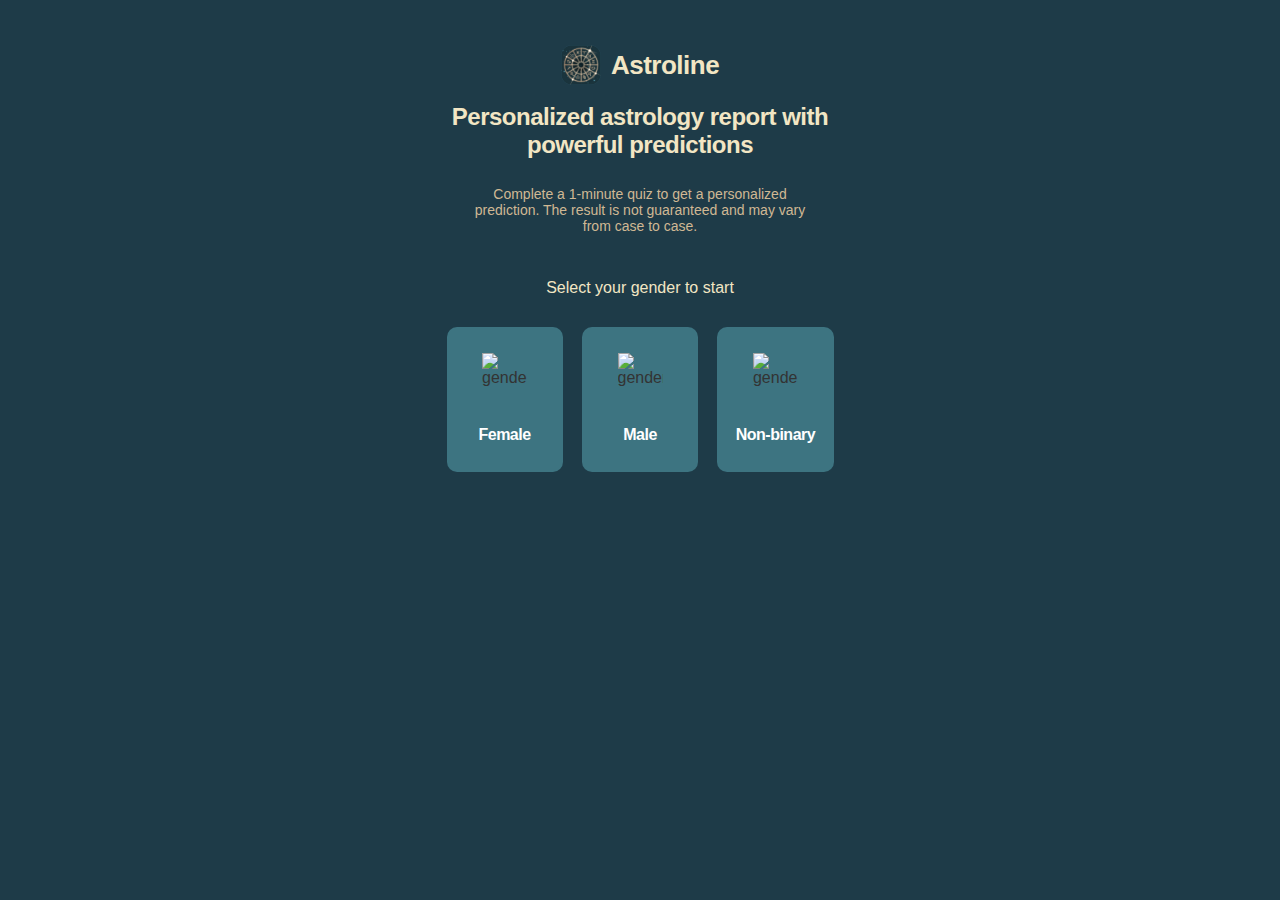
==== commit ffbfbdbf: "all completed" ====
--- a/index.html
+++ b/index.html
@@ -5,9 +5,10 @@
     <link rel="stylesheet" href="style.css" />
     <meta name="viewport" content="width=device-width, initial-scale=1.0" />
     <title>Astroline</title>
+    <script src="script.js"></script>
   </head>
   <body style="background-color: #1e3b48">
-    <div class="style_container__nH3jb" style="display: none">
+    <div class="style_container__nH3jb"  >
       <div class="style_titleWithLogo__Kh4vg">
         <img
           src="/img/logo.png"
@@ -29,7 +30,7 @@
         Select your gender to start
       </p>
       <div class="style_items__mUesr">
-        <div class="style_item__1OQLv false">
+        <div class="style_item__1OQLv false" onclick="redirectToBirthdayPage()">
           <img
             src="https://sub.astroline.today/static/media/female-gender.44bbd4d6037a841db22c.webp"
             alt="gender"
@@ -37,7 +38,7 @@
           />
           <h3 class="style_title_h3__cFz7T style_item__title__lW-GP">Female</h3>
         </div>
-        <div class="style_item__1OQLv false">
+        <div class="style_item__1OQLv false" onclick="redirectToBirthdayPage()">
           <img
             src="https://sub.astroline.today/static/media/male-gender.bf55dc6056c8b6d95d07.webp"
             alt="gender"
@@ -45,7 +46,7 @@
           />
           <h3 class="style_title_h3__cFz7T style_item__title__lW-GP">Male</h3>
         </div>
-        <div class="style_item__1OQLv false">
+        <div class="style_item__1OQLv false" onclick="redirectToBirthdayPage()">
           <img
             src="https://sub.astroline.today/static/media/other-gender.db896d67ff5e9f686e5d.webp"
             alt="gender"
@@ -58,2348 +59,14 @@
       </div>
     </div>
 
-    <!-- 2st page -->
-    <div
-      class="style_wrapper__hdxt9 progressbar-enter-done"
-      style="display: none"
-    >
-      <div class="style_progress__ym3Ja">
-        <div class="style_container__2SlEL">
-          <button type="button">
-            <svg
-              width="21"
-              height="13"
-              xmlns="http://www.w3.org/2000/svg"
-              class="style_icon__hV1Jz"
-            >
-              <path
-                d="M19.945 5.452H3.61l3.7-3.66A1.044 1.044 0 0 0 7.313.308 1.06 1.06 0 0 0 5.82.305L.311 5.757a1.045 1.045 0 0 0-.002 1.485l5.512 5.453a1.06 1.06 0 0 0 1.492-.004c.41-.41.409-1.074-.004-1.482l-3.7-3.66h16.336c.583 0 1.055-.47 1.055-1.049s-.472-1.048-1.055-1.048z"
-              ></path>
-            </svg>
-          </button>
-          <h1 class="style_title_h1__drby6 style_title__rDZ8H">Astroline</h1>
-          <p class="style_text__5JYBx style_counter__lpxxh">2/11</p>
-        </div>
-        <div class="style_line__9VJjG">
-          <span class="style_feeling__JPd4P" style="width: 19%"></span>
-        </div>
-      </div>
-    </div>
-    <div class="style_birth__iVRK0" style="display: none">
-      <h1 class="style_title_h1__drby6 style_birth__title__XtFNk">
-        When’s your birthday?
-      </h1>
-      <p class="style_text__5JYBx style_birth__text__ki59P">
-        It’s also important to know your date of birth for making complete and
-        accurate predictions
-      </p>
-      <form class="style_form__XIals style_form__day__WWeRJ" action="#">
-        <div class="style_root__SOkzn">
-          <div class="style_root__g1Ew0">
-            <div class="rmc-multi-picker">
-              <div class="rmc-picker">
-                <div
-                  class="rmc-picker-mask"
-                  style="background-size: 100% 102px"
-                ></div>
-                <div class="rmc-picker-indicator" style="top: 102px"></div>
-                <div
-                  class="rmc-picker-content"
-                  style="
-                    padding: 102px 0px;
-                    transform: translate3d(0px, -374px, 0px);
-                  "
-                >
-                  <div
-                    class="rmc-picker-item style_item__guM1K"
-                    style="transform: translateY(44.4777px) rotateX(-90deg)"
-                  >
-                    January
-                  </div>
-                  <div
-                    class="rmc-picker-item style_item__guM1K"
-                    style="transform: translateY(44.4777px) rotateX(-90deg)"
-                  >
-                    February
-                  </div>
-                  <div
-                    class="rmc-picker-item style_item__guM1K"
-                    style="transform: translateY(44.4777px) rotateX(-90deg)"
-                  >
-                    March
-                  </div>
-                  <div
-                    class="rmc-picker-item style_item__guM1K"
-                    style="transform: translateY(44.4777px) rotateX(-90deg)"
-                  >
-                    April
-                  </div>
-                  <div
-                    class="rmc-picker-item style_item__guM1K"
-                    style="transform: translateY(44.4777px) rotateX(-90deg)"
-                  >
-                    May
-                  </div>
-                  <div
-                    class="rmc-picker-item style_item__guM1K"
-                    style="transform: translateY(44.4777px) rotateX(-90deg)"
-                  >
-                    June
-                  </div>
-                  <div
-                    class="rmc-picker-item style_item__guM1K"
-                    style="transform: translateY(44.4777px) rotateX(-90deg)"
-                  >
-                    July
-                  </div>
-                  <div
-                    class="rmc-picker-item style_item__guM1K"
-                    style="transform: translateY(44.4777px) rotateX(-90deg)"
-                  >
-                    August
-                  </div>
-                  <div
-                    class="rmc-picker-item style_item__guM1K"
-                    style="transform: translateY(26.7329px) rotateX(-75deg)"
-                  >
-                    September
-                  </div>
-                  <div
-                    class="rmc-picker-item style_item__guM1K"
-                    style="transform: translateY(8.30809px) rotateX(-50deg)"
-                  >
-                    October
-                  </div>
-                  <div
-                    class="rmc-picker-item style_item__guM1K"
-                    style="transform: translateY(1.06863px) rotateX(-25deg)"
-                  >
-                    November
-                  </div>
-                  <div
-                    class="rmc-picker-item rmc-picker-item-selected style_item__guM1K style_active__rlTme"
-                    style="transform: translateY(0px) rotateX(0deg)"
-                  >
-                    December
-                  </div>
-                </div>
-              </div>
-              <div class="rmc-picker">
-                <div
-                  class="rmc-picker-mask"
-                  style="background-size: 100% 102px"
-                ></div>
-                <div class="rmc-picker-indicator" style="top: 102px"></div>
-                <div
-                  class="rmc-picker-content"
-                  style="
-                    padding: 102px 0px;
-                    transform: translate3d(0px, -170px, 0px);
-                  "
-                >
-                  <div
-                    class="rmc-picker-item style_item__guM1K"
-                    style="transform: translateY(44.4777px) rotateX(-90deg)"
-                  >
-                    1
-                  </div>
-                  <div
-                    class="rmc-picker-item style_item__guM1K"
-                    style="transform: translateY(44.4777px) rotateX(-90deg)"
-                  >
-                    2
-                  </div>
-                  <div
-                    class="rmc-picker-item style_item__guM1K"
-                    style="transform: translateY(26.7329px) rotateX(-75deg)"
-                  >
-                    3
-                  </div>
-                  <div
-                    class="rmc-picker-item style_item__guM1K"
-                    style="transform: translateY(8.30809px) rotateX(-50deg)"
-                  >
-                    4
-                  </div>
-                  <div
-                    class="rmc-picker-item style_item__guM1K"
-                    style="transform: translateY(1.06863px) rotateX(-25deg)"
-                  >
-                    5
-                  </div>
-                  <div
-                    class="rmc-picker-item rmc-picker-item-selected style_item__guM1K style_active__rlTme"
-                    style="transform: translateY(0px) rotateX(0deg)"
-                  >
-                    6
-                  </div>
-                  <div
-                    class="rmc-picker-item style_item__guM1K"
-                    style="transform: translateY(-1.06863px) rotateX(25deg)"
-                  >
-                    7
-                  </div>
-                  <div
-                    class="rmc-picker-item style_item__guM1K"
-                    style="transform: translateY(-8.30809px) rotateX(50deg)"
-                  >
-                    8
-                  </div>
-                  <div
-                    class="rmc-picker-item style_item__guM1K"
-                    style="transform: translateY(-26.7329px) rotateX(75deg)"
-                  >
-                    9
-                  </div>
-                  <div
-                    class="rmc-picker-item style_item__guM1K"
-                    style="transform: translateY(-44.4777px) rotateX(90deg)"
-                  >
-                    10
-                  </div>
-                  <div
-                    class="rmc-picker-item style_item__guM1K"
-                    style="transform: translateY(-44.4777px) rotateX(90deg)"
-                  >
-                    11
-                  </div>
-                  <div
-                    class="rmc-picker-item style_item__guM1K"
-                    style="transform: translateY(-44.4777px) rotateX(90deg)"
-                  >
-                    12
-                  </div>
-                  <div
-                    class="rmc-picker-item style_item__guM1K"
-                    style="transform: translateY(-44.4777px) rotateX(90deg)"
-                  >
-                    13
-                  </div>
-                  <div
-                    class="rmc-picker-item style_item__guM1K"
-                    style="transform: translateY(-44.4777px) rotateX(90deg)"
-                  >
-                    14
-                  </div>
-                  <div
-                    class="rmc-picker-item style_item__guM1K"
-                    style="transform: translateY(-44.4777px) rotateX(90deg)"
-                  >
-                    15
-                  </div>
-                  <div
-                    class="rmc-picker-item style_item__guM1K"
-                    style="transform: translateY(-44.4777px) rotateX(90deg)"
-                  >
-                    16
-                  </div>
-                  <div
-                    class="rmc-picker-item style_item__guM1K"
-                    style="transform: translateY(-44.4777px) rotateX(90deg)"
-                  >
-                    17
-                  </div>
-                  <div
-                    class="rmc-picker-item style_item__guM1K"
-                    style="transform: translateY(-44.4777px) rotateX(90deg)"
-                  >
-                    18
-                  </div>
-                  <div
-                    class="rmc-picker-item style_item__guM1K"
-                    style="transform: translateY(-44.4777px) rotateX(90deg)"
-                  >
-                    19
-                  </div>
-                  <div
-                    class="rmc-picker-item style_item__guM1K"
-                    style="transform: translateY(-44.4777px) rotateX(90deg)"
-                  >
-                    20
-                  </div>
-                  <div
-                    class="rmc-picker-item style_item__guM1K"
-                    style="transform: translateY(-44.4777px) rotateX(90deg)"
-                  >
-                    21
-                  </div>
-                  <div
-                    class="rmc-picker-item style_item__guM1K"
-                    style="transform: translateY(-44.4777px) rotateX(90deg)"
-                  >
-                    22
-                  </div>
-                  <div
-                    class="rmc-picker-item style_item__guM1K"
-                    style="transform: translateY(-44.4777px) rotateX(90deg)"
-                  >
-                    23
-                  </div>
-                  <div
-                    class="rmc-picker-item style_item__guM1K"
-                    style="transform: translateY(-44.4777px) rotateX(90deg)"
-                  >
-                    24
-                  </div>
-                  <div
-                    class="rmc-picker-item style_item__guM1K"
-                    style="transform: translateY(-44.4777px) rotateX(90deg)"
-                  >
-                    25
-                  </div>
-                  <div
-                    class="rmc-picker-item style_item__guM1K"
-                    style="transform: translateY(-44.4777px) rotateX(90deg)"
-                  >
-                    26
-                  </div>
-                  <div
-                    class="rmc-picker-item style_item__guM1K"
-                    style="transform: translateY(-44.4777px) rotateX(90deg)"
-                  >
-                    27
-                  </div>
-                  <div
-                    class="rmc-picker-item style_item__guM1K"
-                    style="transform: translateY(-44.4777px) rotateX(90deg)"
-                  >
-                    28
-                  </div>
-                  <div
-                    class="rmc-picker-item style_item__guM1K"
-                    style="transform: translateY(-44.4777px) rotateX(90deg)"
-                  >
-                    29
-                  </div>
-                  <div
-                    class="rmc-picker-item style_item__guM1K"
-                    style="transform: translateY(-44.4777px) rotateX(90deg)"
-                  >
-                    30
-                  </div>
-                  <div
-                    class="rmc-picker-item style_item__guM1K"
-                    style="transform: translateY(-44.4777px) rotateX(90deg)"
-                  >
-                    31
-                  </div>
-                </div>
-              </div>
-              <div class="rmc-picker">
-                <div
-                  class="rmc-picker-mask"
-                  style="background-size: 100% 102px"
-                ></div>
-                <div class="rmc-picker-indicator" style="top: 102px"></div>
-                <div
-                  class="rmc-picker-content"
-                  style="
-                    padding: 102px 0px;
-                    transform: translate3d(0px, -3230px, 0px);
-                  "
-                >
-                  <div
-                    class="rmc-picker-item style_item__guM1K"
-                    style="transform: translateY(44.4777px) rotateX(-90deg)"
-                  >
-                    1900
-                  </div>
-                  <div
-                    class="rmc-picker-item style_item__guM1K"
-                    style="transform: translateY(44.4777px) rotateX(-90deg)"
-                  >
-                    1901
-                  </div>
-                  <div
-                    class="rmc-picker-item style_item__guM1K"
-                    style="transform: translateY(44.4777px) rotateX(-90deg)"
-                  >
-                    1902
-                  </div>
-                  <div
-                    class="rmc-picker-item style_item__guM1K"
-                    style="transform: translateY(44.4777px) rotateX(-90deg)"
-                  >
-                    1903
-                  </div>
-                  <div
-                    class="rmc-picker-item style_item__guM1K"
-                    style="transform: translateY(44.4777px) rotateX(-90deg)"
-                  >
-                    1904
-                  </div>
-                  <div
-                    class="rmc-picker-item style_item__guM1K"
-                    style="transform: translateY(44.4777px) rotateX(-90deg)"
-                  >
-                    1905
-                  </div>
-                  <div
-                    class="rmc-picker-item style_item__guM1K"
-                    style="transform: translateY(44.4777px) rotateX(-90deg)"
-                  >
-                    1906
-                  </div>
-                  <div
-                    class="rmc-picker-item style_item__guM1K"
-                    style="transform: translateY(44.4777px) rotateX(-90deg)"
-                  >
-                    1907
-                  </div>
-                  <div
-                    class="rmc-picker-item style_item__guM1K"
-                    style="transform: translateY(44.4777px) rotateX(-90deg)"
-                  >
-                    1908
-                  </div>
-                  <div
-                    class="rmc-picker-item style_item__guM1K"
-                    style="transform: translateY(44.4777px) rotateX(-90deg)"
-                  >
-                    1909
-                  </div>
-                  <div
-                    class="rmc-picker-item style_item__guM1K"
-                    style="transform: translateY(44.4777px) rotateX(-90deg)"
-                  >
-                    1910
-                  </div>
-                  <div
-                    class="rmc-picker-item style_item__guM1K"
-                    style="transform: translateY(44.4777px) rotateX(-90deg)"
-                  >
-                    1911
-                  </div>
-                  <div
-                    class="rmc-picker-item style_item__guM1K"
-                    style="transform: translateY(44.4777px) rotateX(-90deg)"
-                  >
-                    1912
-                  </div>
-                  <div
-                    class="rmc-picker-item style_item__guM1K"
-                    style="transform: translateY(44.4777px) rotateX(-90deg)"
-                  >
-                    1913
-                  </div>
-                  <div
-                    class="rmc-picker-item style_item__guM1K"
-                    style="transform: translateY(44.4777px) rotateX(-90deg)"
-                  >
-                    1914
-                  </div>
-                  <div
-                    class="rmc-picker-item style_item__guM1K"
-                    style="transform: translateY(44.4777px) rotateX(-90deg)"
-                  >
-                    1915
-                  </div>
-                  <div
-                    class="rmc-picker-item style_item__guM1K"
-                    style="transform: translateY(44.4777px) rotateX(-90deg)"
-                  >
-                    1916
-                  </div>
-                  <div
-                    class="rmc-picker-item style_item__guM1K"
-                    style="transform: translateY(44.4777px) rotateX(-90deg)"
-                  >
-                    1917
-                  </div>
-                  <div
-                    class="rmc-picker-item style_item__guM1K"
-                    style="transform: translateY(44.4777px) rotateX(-90deg)"
-                  >
-                    1918
-                  </div>
-                  <div
-                    class="rmc-picker-item style_item__guM1K"
-                    style="transform: translateY(44.4777px) rotateX(-90deg)"
-                  >
-                    1919
-                  </div>
-                  <div
-                    class="rmc-picker-item style_item__guM1K"
-                    style="transform: translateY(44.4777px) rotateX(-90deg)"
-                  >
-                    1920
-                  </div>
-                  <div
-                    class="rmc-picker-item style_item__guM1K"
-                    style="transform: translateY(44.4777px) rotateX(-90deg)"
-                  >
-                    1921
-                  </div>
-                  <div
-                    class="rmc-picker-item style_item__guM1K"
-                    style="transform: translateY(44.4777px) rotateX(-90deg)"
-                  >
-                    1922
-                  </div>
-                  <div
-                    class="rmc-picker-item style_item__guM1K"
-                    style="transform: translateY(44.4777px) rotateX(-90deg)"
-                  >
-                    1923
-                  </div>
-                  <div
-                    class="rmc-picker-item style_item__guM1K"
-                    style="transform: translateY(44.4777px) rotateX(-90deg)"
-                  >
-                    1924
-                  </div>
-                  <div
-                    class="rmc-picker-item style_item__guM1K"
-                    style="transform: translateY(44.4777px) rotateX(-90deg)"
-                  >
-                    1925
-                  </div>
-                  <div
-                    class="rmc-picker-item style_item__guM1K"
-                    style="transform: translateY(44.4777px) rotateX(-90deg)"
-                  >
-                    1926
-                  </div>
-                  <div
-                    class="rmc-picker-item style_item__guM1K"
-                    style="transform: translateY(44.4777px) rotateX(-90deg)"
-                  >
-                    1927
-                  </div>
-                  <div
-                    class="rmc-picker-item style_item__guM1K"
-                    style="transform: translateY(44.4777px) rotateX(-90deg)"
-                  >
-                    1928
-                  </div>
-                  <div
-                    class="rmc-picker-item style_item__guM1K"
-                    style="transform: translateY(44.4777px) rotateX(-90deg)"
-                  >
-                    1929
-                  </div>
-                  <div
-                    class="rmc-picker-item style_item__guM1K"
-                    style="transform: translateY(44.4777px) rotateX(-90deg)"
-                  >
-                    1930
-                  </div>
-                  <div
-                    class="rmc-picker-item style_item__guM1K"
-                    style="transform: translateY(44.4777px) rotateX(-90deg)"
-                  >
-                    1931
-                  </div>
-                  <div
-                    class="rmc-picker-item style_item__guM1K"
-                    style="transform: translateY(44.4777px) rotateX(-90deg)"
-                  >
-                    1932
-                  </div>
-                  <div
-                    class="rmc-picker-item style_item__guM1K"
-                    style="transform: translateY(44.4777px) rotateX(-90deg)"
-                  >
-                    1933
-                  </div>
-                  <div
-                    class="rmc-picker-item style_item__guM1K"
-                    style="transform: translateY(44.4777px) rotateX(-90deg)"
-                  >
-                    1934
-                  </div>
-                  <div
-                    class="rmc-picker-item style_item__guM1K"
-                    style="transform: translateY(44.4777px) rotateX(-90deg)"
-                  >
-                    1935
-                  </div>
-                  <div
-                    class="rmc-picker-item style_item__guM1K"
-                    style="transform: translateY(44.4777px) rotateX(-90deg)"
-                  >
-                    1936
-                  </div>
-                  <div
-                    class="rmc-picker-item style_item__guM1K"
-                    style="transform: translateY(44.4777px) rotateX(-90deg)"
-                  >
-                    1937
-                  </div>
-                  <div
-                    class="rmc-picker-item style_item__guM1K"
-                    style="transform: translateY(44.4777px) rotateX(-90deg)"
-                  >
-                    1938
-                  </div>
-                  <div
-                    class="rmc-picker-item style_item__guM1K"
-                    style="transform: translateY(44.4777px) rotateX(-90deg)"
-                  >
-                    1939
-                  </div>
-                  <div
-                    class="rmc-picker-item style_item__guM1K"
-                    style="transform: translateY(44.4777px) rotateX(-90deg)"
-                  >
-                    1940
-                  </div>
-                  <div
-                    class="rmc-picker-item style_item__guM1K"
-                    style="transform: translateY(44.4777px) rotateX(-90deg)"
-                  >
-                    1941
-                  </div>
-                  <div
-                    class="rmc-picker-item style_item__guM1K"
-                    style="transform: translateY(44.4777px) rotateX(-90deg)"
-                  >
-                    1942
-                  </div>
-                  <div
-                    class="rmc-picker-item style_item__guM1K"
-                    style="transform: translateY(44.4777px) rotateX(-90deg)"
-                  >
-                    1943
-                  </div>
-                  <div
-                    class="rmc-picker-item style_item__guM1K"
-                    style="transform: translateY(44.4777px) rotateX(-90deg)"
-                  >
-                    1944
-                  </div>
-                  <div
-                    class="rmc-picker-item style_item__guM1K"
-                    style="transform: translateY(44.4777px) rotateX(-90deg)"
-                  >
-                    1945
-                  </div>
-                  <div
-                    class="rmc-picker-item style_item__guM1K"
-                    style="transform: translateY(44.4777px) rotateX(-90deg)"
-                  >
-                    1946
-                  </div>
-                  <div
-                    class="rmc-picker-item style_item__guM1K"
-                    style="transform: translateY(44.4777px) rotateX(-90deg)"
-                  >
-                    1947
-                  </div>
-                  <div
-                    class="rmc-picker-item style_item__guM1K"
-                    style="transform: translateY(44.4777px) rotateX(-90deg)"
-                  >
-                    1948
-                  </div>
-                  <div
-                    class="rmc-picker-item style_item__guM1K"
-                    style="transform: translateY(44.4777px) rotateX(-90deg)"
-                  >
-                    1949
-                  </div>
-                  <div
-                    class="rmc-picker-item style_item__guM1K"
-                    style="transform: translateY(44.4777px) rotateX(-90deg)"
-                  >
-                    1950
-                  </div>
-                  <div
-                    class="rmc-picker-item style_item__guM1K"
-                    style="transform: translateY(44.4777px) rotateX(-90deg)"
-                  >
-                    1951
-                  </div>
-                  <div
-                    class="rmc-picker-item style_item__guM1K"
-                    style="transform: translateY(44.4777px) rotateX(-90deg)"
-                  >
-                    1952
-                  </div>
-                  <div
-                    class="rmc-picker-item style_item__guM1K"
-                    style="transform: translateY(44.4777px) rotateX(-90deg)"
-                  >
-                    1953
-                  </div>
-                  <div
-                    class="rmc-picker-item style_item__guM1K"
-                    style="transform: translateY(44.4777px) rotateX(-90deg)"
-                  >
-                    1954
-                  </div>
-                  <div
-                    class="rmc-picker-item style_item__guM1K"
-                    style="transform: translateY(44.4777px) rotateX(-90deg)"
-                  >
-                    1955
-                  </div>
-                  <div
-                    class="rmc-picker-item style_item__guM1K"
-                    style="transform: translateY(44.4777px) rotateX(-90deg)"
-                  >
-                    1956
-                  </div>
-                  <div
-                    class="rmc-picker-item style_item__guM1K"
-                    style="transform: translateY(44.4777px) rotateX(-90deg)"
-                  >
-                    1957
-                  </div>
-                  <div
-                    class="rmc-picker-item style_item__guM1K"
-                    style="transform: translateY(44.4777px) rotateX(-90deg)"
-                  >
-                    1958
-                  </div>
-                  <div
-                    class="rmc-picker-item style_item__guM1K"
-                    style="transform: translateY(44.4777px) rotateX(-90deg)"
-                  >
-                    1959
-                  </div>
-                  <div
-                    class="rmc-picker-item style_item__guM1K"
-                    style="transform: translateY(44.4777px) rotateX(-90deg)"
-                  >
-                    1960
-                  </div>
-                  <div
-                    class="rmc-picker-item style_item__guM1K"
-                    style="transform: translateY(44.4777px) rotateX(-90deg)"
-                  >
-                    1961
-                  </div>
-                  <div
-                    class="rmc-picker-item style_item__guM1K"
-                    style="transform: translateY(44.4777px) rotateX(-90deg)"
-                  >
-                    1962
-                  </div>
-                  <div
-                    class="rmc-picker-item style_item__guM1K"
-                    style="transform: translateY(44.4777px) rotateX(-90deg)"
-                  >
-                    1963
-                  </div>
-                  <div
-                    class="rmc-picker-item style_item__guM1K"
-                    style="transform: translateY(44.4777px) rotateX(-90deg)"
-                  >
-                    1964
-                  </div>
-                  <div
-                    class="rmc-picker-item style_item__guM1K"
-                    style="transform: translateY(44.4777px) rotateX(-90deg)"
-                  >
-                    1965
-                  </div>
-                  <div
-                    class="rmc-picker-item style_item__guM1K"
-                    style="transform: translateY(44.4777px) rotateX(-90deg)"
-                  >
-                    1966
-                  </div>
-                  <div
-                    class="rmc-picker-item style_item__guM1K"
-                    style="transform: translateY(44.4777px) rotateX(-90deg)"
-                  >
-                    1967
-                  </div>
-                  <div
-                    class="rmc-picker-item style_item__guM1K"
-                    style="transform: translateY(44.4777px) rotateX(-90deg)"
-                  >
-                    1968
-                  </div>
-                  <div
-                    class="rmc-picker-item style_item__guM1K"
-                    style="transform: translateY(44.4777px) rotateX(-90deg)"
-                  >
-                    1969
-                  </div>
-                  <div
-                    class="rmc-picker-item style_item__guM1K"
-                    style="transform: translateY(44.4777px) rotateX(-90deg)"
-                  >
-                    1970
-                  </div>
-                  <div
-                    class="rmc-picker-item style_item__guM1K"
-                    style="transform: translateY(44.4777px) rotateX(-90deg)"
-                  >
-                    1971
-                  </div>
-                  <div
-                    class="rmc-picker-item style_item__guM1K"
-                    style="transform: translateY(44.4777px) rotateX(-90deg)"
-                  >
-                    1972
-                  </div>
-                  <div
-                    class="rmc-picker-item style_item__guM1K"
-                    style="transform: translateY(44.4777px) rotateX(-90deg)"
-                  >
-                    1973
-                  </div>
-                  <div
-                    class="rmc-picker-item style_item__guM1K"
-                    style="transform: translateY(44.4777px) rotateX(-90deg)"
-                  >
-                    1974
-                  </div>
-                  <div
-                    class="rmc-picker-item style_item__guM1K"
-                    style="transform: translateY(44.4777px) rotateX(-90deg)"
-                  >
-                    1975
-                  </div>
-                  <div
-                    class="rmc-picker-item style_item__guM1K"
-                    style="transform: translateY(44.4777px) rotateX(-90deg)"
-                  >
-                    1976
-                  </div>
-                  <div
-                    class="rmc-picker-item style_item__guM1K"
-                    style="transform: translateY(44.4777px) rotateX(-90deg)"
-                  >
-                    1977
-                  </div>
-                  <div
-                    class="rmc-picker-item style_item__guM1K"
-                    style="transform: translateY(44.4777px) rotateX(-90deg)"
-                  >
-                    1978
-                  </div>
-                  <div
-                    class="rmc-picker-item style_item__guM1K"
-                    style="transform: translateY(44.4777px) rotateX(-90deg)"
-                  >
-                    1979
-                  </div>
-                  <div
-                    class="rmc-picker-item style_item__guM1K"
-                    style="transform: translateY(44.4777px) rotateX(-90deg)"
-                  >
-                    1980
-                  </div>
-                  <div
-                    class="rmc-picker-item style_item__guM1K"
-                    style="transform: translateY(44.4777px) rotateX(-90deg)"
-                  >
-                    1981
-                  </div>
-                  <div
-                    class="rmc-picker-item style_item__guM1K"
-                    style="transform: translateY(44.4777px) rotateX(-90deg)"
-                  >
-                    1982
-                  </div>
-                  <div
-                    class="rmc-picker-item style_item__guM1K"
-                    style="transform: translateY(44.4777px) rotateX(-90deg)"
-                  >
-                    1983
-                  </div>
-                  <div
-                    class="rmc-picker-item style_item__guM1K"
-                    style="transform: translateY(44.4777px) rotateX(-90deg)"
-                  >
-                    1984
-                  </div>
-                  <div
-                    class="rmc-picker-item style_item__guM1K"
-                    style="transform: translateY(44.4777px) rotateX(-90deg)"
-                  >
-                    1985
-                  </div>
-                  <div
-                    class="rmc-picker-item style_item__guM1K"
-                    style="transform: translateY(44.4777px) rotateX(-90deg)"
-                  >
-                    1986
-                  </div>
-                  <div
-                    class="rmc-picker-item style_item__guM1K"
-                    style="transform: translateY(44.4777px) rotateX(-90deg)"
-                  >
-                    1987
-                  </div>
-                  <div
-                    class="rmc-picker-item style_item__guM1K"
-                    style="transform: translateY(44.4777px) rotateX(-90deg)"
-                  >
-                    1988
-                  </div>
-                  <div
-                    class="rmc-picker-item style_item__guM1K"
-                    style="transform: translateY(44.4777px) rotateX(-90deg)"
-                  >
-                    1989
-                  </div>
-                  <div
-                    class="rmc-picker-item style_item__guM1K"
-                    style="transform: translateY(44.4777px) rotateX(-90deg)"
-                  >
-                    1990
-                  </div>
-                  <div
-                    class="rmc-picker-item style_item__guM1K"
-                    style="transform: translateY(44.4777px) rotateX(-90deg)"
-                  >
-                    1991
-                  </div>
-                  <div
-                    class="rmc-picker-item style_item__guM1K"
-                    style="transform: translateY(26.7329px) rotateX(-75deg)"
-                  >
-                    1992
-                  </div>
-                  <div
-                    class="rmc-picker-item style_item__guM1K"
-                    style="transform: translateY(8.30809px) rotateX(-50deg)"
-                  >
-                    1993
-                  </div>
-                  <div
-                    class="rmc-picker-item style_item__guM1K"
-                    style="transform: translateY(1.06863px) rotateX(-25deg)"
-                  >
-                    1994
-                  </div>
-                  <div
-                    class="rmc-picker-item rmc-picker-item-selected style_item__guM1K style_active__rlTme"
-                    style="transform: translateY(0px) rotateX(0deg)"
-                  >
-                    1995
-                  </div>
-                  <div
-                    class="rmc-picker-item style_item__guM1K"
-                    style="transform: translateY(-1.06863px) rotateX(25deg)"
-                  >
-                    1996
-                  </div>
-                  <div
-                    class="rmc-picker-item style_item__guM1K"
-                    style="transform: translateY(-8.30809px) rotateX(50deg)"
-                  >
-                    1997
-                  </div>
-                  <div
-                    class="rmc-picker-item style_item__guM1K"
-                    style="transform: translateY(-26.7329px) rotateX(75deg)"
-                  >
-                    1998
-                  </div>
-                  <div
-                    class="rmc-picker-item style_item__guM1K"
-                    style="transform: translateY(-44.4777px) rotateX(90deg)"
-                  >
-                    1999
-                  </div>
-                  <div
-                    class="rmc-picker-item style_item__guM1K"
-                    style="transform: translateY(-44.4777px) rotateX(90deg)"
-                  >
-                    2000
-                  </div>
-                  <div
-                    class="rmc-picker-item style_item__guM1K"
-                    style="transform: translateY(-44.4777px) rotateX(90deg)"
-                  >
-                    2001
-                  </div>
-                  <div
-                    class="rmc-picker-item style_item__guM1K"
-                    style="transform: translateY(-44.4777px) rotateX(90deg)"
-                  >
-                    2002
-                  </div>
-                  <div
-                    class="rmc-picker-item style_item__guM1K"
-                    style="transform: translateY(-44.4777px) rotateX(90deg)"
-                  >
-                    2003
-                  </div>
-                  <div
-                    class="rmc-picker-item style_item__guM1K"
-                    style="transform: translateY(-44.4777px) rotateX(90deg)"
-                  >
-                    2004
-                  </div>
-                  <div
-                    class="rmc-picker-item style_item__guM1K"
-                    style="transform: translateY(-44.4777px) rotateX(90deg)"
-                  >
-                    2005
-                  </div>
-                  <div
-                    class="rmc-picker-item style_item__guM1K"
-                    style="transform: translateY(-44.4777px) rotateX(90deg)"
-                  >
-                    2006
-                  </div>
-                  <div
-                    class="rmc-picker-item style_item__guM1K"
-                    style="transform: translateY(-44.4777px) rotateX(90deg)"
-                  >
-                    2007
-                  </div>
-                  <div
-                    class="rmc-picker-item style_item__guM1K"
-                    style="transform: translateY(-44.4777px) rotateX(90deg)"
-                  >
-                    2008
-                  </div>
-                  <div
-                    class="rmc-picker-item style_item__guM1K"
-                    style="transform: translateY(-44.4777px) rotateX(90deg)"
-                  >
-                    2009
-                  </div>
-                  <div
-                    class="rmc-picker-item style_item__guM1K"
-                    style="transform: translateY(-44.4777px) rotateX(90deg)"
-                  >
-                    2010
-                  </div>
-                  <div
-                    class="rmc-picker-item style_item__guM1K"
-                    style="transform: translateY(-44.4777px) rotateX(90deg)"
-                  >
-                    2011
-                  </div>
-                  <div
-                    class="rmc-picker-item style_item__guM1K"
-                    style="transform: translateY(-44.4777px) rotateX(90deg)"
-                  >
-                    2012
-                  </div>
-                  <div
-                    class="rmc-picker-item style_item__guM1K"
-                    style="transform: translateY(-44.4777px) rotateX(90deg)"
-                  >
-                    2013
-                  </div>
-                  <div
-                    class="rmc-picker-item style_item__guM1K"
-                    style="transform: translateY(-44.4777px) rotateX(90deg)"
-                  >
-                    2014
-                  </div>
-                  <div
-                    class="rmc-picker-item style_item__guM1K"
-                    style="transform: translateY(-44.4777px) rotateX(90deg)"
-                  >
-                    2015
-                  </div>
-                  <div
-                    class="rmc-picker-item style_item__guM1K"
-                    style="transform: translateY(-44.4777px) rotateX(90deg)"
-                  >
-                    2016
-                  </div>
-                  <div
-                    class="rmc-picker-item style_item__guM1K"
-                    style="transform: translateY(-44.4777px) rotateX(90deg)"
-                  >
-                    2017
-                  </div>
-                  <div
-                    class="rmc-picker-item style_item__guM1K"
-                    style="transform: translateY(-44.4777px) rotateX(90deg)"
-                  >
-                    2018
-                  </div>
-                  <div
-                    class="rmc-picker-item style_item__guM1K"
-                    style="transform: translateY(-44.4777px) rotateX(90deg)"
-                  >
-                    2019
-                  </div>
-                  <div
-                    class="rmc-picker-item style_item__guM1K"
-                    style="transform: translateY(-44.4777px) rotateX(90deg)"
-                  >
-                    2020
-                  </div>
-                </div>
-              </div>
-            </div>
-          </div>
-        </div>
-        <button
-          type="submit"
-          class="style_button__ATdiY style_form__button__Kg5Tl"
-        >
-          <div class="style_button__title__q-1y-"><span>Continue</span></div>
-          <svg
-            xmlns="http://www.w3.org/2000/svg"
-            width="38"
-            height="33"
-            viewBox="0 0 38 33"
-            class="style_button__right-icon__3MH3Y"
-          >
-            <defs>
-              <filter
-                id="a"
-                width="109.2%"
-                height="152.7%"
-                x="-4.6%"
-                y="-24.5%"
-                filterUnits="objectBoundingBox"
-              >
-                <feOffset
-                  dy="1"
-                  in="SourceAlpha"
-                  result="shadowOffsetOuter1"
-                ></feOffset>
-                <feGaussianBlur
-                  in="shadowOffsetOuter1"
-                  result="shadowBlurOuter1"
-                  stdDeviation="2"
-                ></feGaussianBlur>
-                <feColorMatrix
-                  in="shadowBlurOuter1"
-                  result="shadowMatrixOuter1"
-                  values="0 0 0 0 0 0 0 0 0 0 0 0 0 0 0 0 0 0 0.15 0"
-                ></feColorMatrix>
-                <feMerge>
-                  <feMergeNode in="shadowMatrixOuter1"></feMergeNode>
-                  <feMergeNode in="SourceGraphic"></feMergeNode>
-                </feMerge>
-              </filter>
-            </defs>
-            <g
-              filter="url(#a)"
-              transform="translate(-266 -11)"
-              fill="#FFF"
-              stroke="#FFF"
-              stroke-width="0.5"
-            >
-              <path
-                d="M288.5 20.2a.7.7 0 00-1 0c-.3.3-.3.8 0 1l5 5.5h-16.8c-.4 0-.7.4-.7.8s.3.8.7.8h16.9l-5.1 5.4c-.3.3-.3.8 0 1 .2.4.7.4 1 0l6.3-6.7c.3-.3.3-.7 0-1l-6.3-6.8z"
-              ></path>
-            </g>
-          </svg>
-        </button>
-      </form>
-    </div>
 
-    <!-- 3rd page  -->
-    <div
-      class="style_wrapper__hdxt9 progressbar-enter-done"
-      style="display: none"
-    >
-      <div class="style_progress__ym3Ja">
-        <div class="style_container__2SlEL">
-          <button type="button">
-            <svg
-              width="21"
-              height="13"
-              xmlns="http://www.w3.org/2000/svg"
-              class="style_icon__hV1Jz"
-            >
-              <path
-                d="M19.945 5.452H3.61l3.7-3.66A1.044 1.044 0 0 0 7.313.308 1.06 1.06 0 0 0 5.82.305L.311 5.757a1.045 1.045 0 0 0-.002 1.485l5.512 5.453a1.06 1.06 0 0 0 1.492-.004c.41-.41.409-1.074-.004-1.482l-3.7-3.66h16.336c.583 0 1.055-.47 1.055-1.049s-.472-1.048-1.055-1.048z"
-              ></path>
-            </svg>
-          </button>
-          <h1 class="style_title_h1__drby6 style_title__rDZ8H">Astroline</h1>
-          <p class="style_text__5JYBx style_counter__lpxxh">3/11</p>
-        </div>
-        <div class="style_line__9VJjG">
-          <span class="style_feeling__JPd4P" style="width: 28%"></span>
-        </div>
 
-        <!-- progress -->
 
-        <div class="style_birthtime__cohQK" style="display: none">
-          <h1 class="style_title_h1__drby6 style_birthtime__title__rMlTw">
-            Do you know your birth time?
-          </h1>
-          <p class="style_text__5JYBx style_birthtime__text__TrE48">
-            This helps us find out where planets were placed in the sky at the
-            moment of your birth
-          </p>
-          <div class="style_root__1y1OW">
-            <div class="style_root__g1Ew0">
-              <div class="rmc-multi-picker">
-                <div class="rmc-picker">
-                  <div
-                    class="rmc-picker-mask"
-                    style="background-size: 100% 102px"
-                  ></div>
-                  <div class="rmc-picker-indicator" style="top: 102px"></div>
-                  <div
-                    class="rmc-picker-content"
-                    style="
-                      padding: 102px 0px;
-                      transform: translate3d(0px, -204px, 0px);
-                    "
-                  >
-                    <div
-                      class="rmc-picker-item style_item__guM1K"
-                      style="transform: translateY(44.4777px) rotateX(-90deg)"
-                    >
-                      12
-                    </div>
-                    <div
-                      class="rmc-picker-item style_item__guM1K"
-                      style="transform: translateY(44.4777px) rotateX(-90deg)"
-                    >
-                      1
-                    </div>
-                    <div
-                      class="rmc-picker-item style_item__guM1K"
-                      style="transform: translateY(44.4777px) rotateX(-90deg)"
-                    >
-                      2
-                    </div>
-                    <div
-                      class="rmc-picker-item style_item__guM1K"
-                      style="transform: translateY(26.7329px) rotateX(-75deg)"
-                    >
-                      3
-                    </div>
-                    <div
-                      class="rmc-picker-item style_item__guM1K"
-                      style="transform: translateY(8.30809px) rotateX(-50deg)"
-                    >
-                      4
-                    </div>
-                    <div
-                      class="rmc-picker-item style_item__guM1K"
-                      style="transform: translateY(1.06863px) rotateX(-25deg)"
-                    >
-                      5
-                    </div>
-                    <div
-                      class="rmc-picker-item rmc-picker-item-selected style_item__guM1K style_active__rlTme"
-                      style="transform: translateY(0px) rotateX(0deg)"
-                    >
-                      6
-                    </div>
-                    <div
-                      class="rmc-picker-item style_item__guM1K"
-                      style="transform: translateY(-1.06863px) rotateX(25deg)"
-                    >
-                      7
-                    </div>
-                    <div
-                      class="rmc-picker-item style_item__guM1K"
-                      style="transform: translateY(-8.30809px) rotateX(50deg)"
-                    >
-                      8
-                    </div>
-                    <div
-                      class="rmc-picker-item style_item__guM1K"
-                      style="transform: translateY(-26.7329px) rotateX(75deg)"
-                    >
-                      9
-                    </div>
-                    <div
-                      class="rmc-picker-item style_item__guM1K"
-                      style="transform: translateY(-44.4777px) rotateX(90deg)"
-                    >
-                      10
-                    </div>
-                    <div
-                      class="rmc-picker-item style_item__guM1K"
-                      style="transform: translateY(-44.4777px) rotateX(90deg)"
-                    >
-                      11
-                    </div>
-                  </div>
-                </div>
-                <div class="rmc-picker">
-                  <div
-                    class="rmc-picker-mask"
-                    style="background-size: 100% 102px"
-                  ></div>
-                  <div class="rmc-picker-indicator" style="top: 102px"></div>
-                  <div
-                    class="rmc-picker-content"
-                    style="
-                      padding: 102px 0px;
-                      transform: translate3d(0px, -510px, 0px);
-                    "
-                  >
-                    <div
-                      class="rmc-picker-item style_item__guM1K"
-                      style="transform: translateY(44.4777px) rotateX(-90deg)"
-                    >
-                      00
-                    </div>
-                    <div
-                      class="rmc-picker-item style_item__guM1K"
-                      style="transform: translateY(44.4777px) rotateX(-90deg)"
-                    >
-                      01
-                    </div>
-                    <div
-                      class="rmc-picker-item style_item__guM1K"
-                      style="transform: translateY(44.4777px) rotateX(-90deg)"
-                    >
-                      02
-                    </div>
-                    <div
-                      class="rmc-picker-item style_item__guM1K"
-                      style="transform: translateY(44.4777px) rotateX(-90deg)"
-                    >
-                      03
-                    </div>
-                    <div
-                      class="rmc-picker-item style_item__guM1K"
-                      style="transform: translateY(44.4777px) rotateX(-90deg)"
-                    >
-                      04
-                    </div>
-                    <div
-                      class="rmc-picker-item style_item__guM1K"
-                      style="transform: translateY(44.4777px) rotateX(-90deg)"
-                    >
-                      05
-                    </div>
-                    <div
-                      class="rmc-picker-item style_item__guM1K"
-                      style="transform: translateY(44.4777px) rotateX(-90deg)"
-                    >
-                      06
-                    </div>
-                    <div
-                      class="rmc-picker-item style_item__guM1K"
-                      style="transform: translateY(44.4777px) rotateX(-90deg)"
-                    >
-                      07
-                    </div>
-                    <div
-                      class="rmc-picker-item style_item__guM1K"
-                      style="transform: translateY(44.4777px) rotateX(-90deg)"
-                    >
-                      08
-                    </div>
-                    <div
-                      class="rmc-picker-item style_item__guM1K"
-                      style="transform: translateY(44.4777px) rotateX(-90deg)"
-                    >
-                      09
-                    </div>
-                    <div
-                      class="rmc-picker-item style_item__guM1K"
-                      style="transform: translateY(44.4777px) rotateX(-90deg)"
-                    >
-                      10
-                    </div>
-                    <div
-                      class="rmc-picker-item style_item__guM1K"
-                      style="transform: translateY(44.4777px) rotateX(-90deg)"
-                    >
-                      11
-                    </div>
-                    <div
-                      class="rmc-picker-item style_item__guM1K"
-                      style="transform: translateY(26.7329px) rotateX(-75deg)"
-                    >
-                      12
-                    </div>
-                    <div
-                      class="rmc-picker-item style_item__guM1K"
-                      style="transform: translateY(8.30809px) rotateX(-50deg)"
-                    >
-                      13
-                    </div>
-                    <div
-                      class="rmc-picker-item style_item__guM1K"
-                      style="transform: translateY(1.06863px) rotateX(-25deg)"
-                    >
-                      14
-                    </div>
-                    <div
-                      class="rmc-picker-item rmc-picker-item-selected style_item__guM1K style_active__rlTme"
-                      style="transform: translateY(0px) rotateX(0deg)"
-                    >
-                      15
-                    </div>
-                    <div
-                      class="rmc-picker-item style_item__guM1K"
-                      style="transform: translateY(-1.06863px) rotateX(25deg)"
-                    >
-                      16
-                    </div>
-                    <div
-                      class="rmc-picker-item style_item__guM1K"
-                      style="transform: translateY(-8.30809px) rotateX(50deg)"
-                    >
-                      17
-                    </div>
-                    <div
-                      class="rmc-picker-item style_item__guM1K"
-                      style="transform: translateY(-26.7329px) rotateX(75deg)"
-                    >
-                      18
-                    </div>
-                    <div
-                      class="rmc-picker-item style_item__guM1K"
-                      style="transform: translateY(-44.4777px) rotateX(90deg)"
-                    >
-                      19
-                    </div>
-                    <div
-                      class="rmc-picker-item style_item__guM1K"
-                      style="transform: translateY(-44.4777px) rotateX(90deg)"
-                    >
-                      20
-                    </div>
-                    <div
-                      class="rmc-picker-item style_item__guM1K"
-                      style="transform: translateY(-44.4777px) rotateX(90deg)"
-                    >
-                      21
-                    </div>
-                    <div
-                      class="rmc-picker-item style_item__guM1K"
-                      style="transform: translateY(-44.4777px) rotateX(90deg)"
-                    >
-                      22
-                    </div>
-                    <div
-                      class="rmc-picker-item style_item__guM1K"
-                      style="transform: translateY(-44.4777px) rotateX(90deg)"
-                    >
-                      23
-                    </div>
-                    <div
-                      class="rmc-picker-item style_item__guM1K"
-                      style="transform: translateY(-44.4777px) rotateX(90deg)"
-                    >
-                      24
-                    </div>
-                    <div
-                      class="rmc-picker-item style_item__guM1K"
-                      style="transform: translateY(-44.4777px) rotateX(90deg)"
-                    >
-                      25
-                    </div>
-                    <div
-                      class="rmc-picker-item style_item__guM1K"
-                      style="transform: translateY(-44.4777px) rotateX(90deg)"
-                    >
-                      26
-                    </div>
-                    <div
-                      class="rmc-picker-item style_item__guM1K"
-                      style="transform: translateY(-44.4777px) rotateX(90deg)"
-                    >
-                      27
-                    </div>
-                    <div
-                      class="rmc-picker-item style_item__guM1K"
-                      style="transform: translateY(-44.4777px) rotateX(90deg)"
-                    >
-                      28
-                    </div>
-                    <div
-                      class="rmc-picker-item style_item__guM1K"
-                      style="transform: translateY(-44.4777px) rotateX(90deg)"
-                    >
-                      29
-                    </div>
-                    <div
-                      class="rmc-picker-item style_item__guM1K"
-                      style="transform: translateY(-44.4777px) rotateX(90deg)"
-                    >
-                      30
-                    </div>
-                    <div
-                      class="rmc-picker-item style_item__guM1K"
-                      style="transform: translateY(-44.4777px) rotateX(90deg)"
-                    >
-                      31
-                    </div>
-                    <div
-                      class="rmc-picker-item style_item__guM1K"
-                      style="transform: translateY(-44.4777px) rotateX(90deg)"
-                    >
-                      32
-                    </div>
-                    <div
-                      class="rmc-picker-item style_item__guM1K"
-                      style="transform: translateY(-44.4777px) rotateX(90deg)"
-                    >
-                      33
-                    </div>
-                    <div
-                      class="rmc-picker-item style_item__guM1K"
-                      style="transform: translateY(-44.4777px) rotateX(90deg)"
-                    >
-                      34
-                    </div>
-                    <div
-                      class="rmc-picker-item style_item__guM1K"
-                      style="transform: translateY(-44.4777px) rotateX(90deg)"
-                    >
-                      35
-                    </div>
-                    <div
-                      class="rmc-picker-item style_item__guM1K"
-                      style="transform: translateY(-44.4777px) rotateX(90deg)"
-                    >
-                      36
-                    </div>
-                    <div
-                      class="rmc-picker-item style_item__guM1K"
-                      style="transform: translateY(-44.4777px) rotateX(90deg)"
-                    >
-                      37
-                    </div>
-                    <div
-                      class="rmc-picker-item style_item__guM1K"
-                      style="transform: translateY(-44.4777px) rotateX(90deg)"
-                    >
-                      38
-                    </div>
-                    <div
-                      class="rmc-picker-item style_item__guM1K"
-                      style="transform: translateY(-44.4777px) rotateX(90deg)"
-                    >
-                      39
-                    </div>
-                    <div
-                      class="rmc-picker-item style_item__guM1K"
-                      style="transform: translateY(-44.4777px) rotateX(90deg)"
-                    >
-                      40
-                    </div>
-                    <div
-                      class="rmc-picker-item style_item__guM1K"
-                      style="transform: translateY(-44.4777px) rotateX(90deg)"
-                    >
-                      41
-                    </div>
-                    <div
-                      class="rmc-picker-item style_item__guM1K"
-                      style="transform: translateY(-44.4777px) rotateX(90deg)"
-                    >
-                      42
-                    </div>
-                    <div
-                      class="rmc-picker-item style_item__guM1K"
-                      style="transform: translateY(-44.4777px) rotateX(90deg)"
-                    >
-                      43
-                    </div>
-                    <div
-                      class="rmc-picker-item style_item__guM1K"
-                      style="transform: translateY(-44.4777px) rotateX(90deg)"
-                    >
-                      44
-                    </div>
-                    <div
-                      class="rmc-picker-item style_item__guM1K"
-                      style="transform: translateY(-44.4777px) rotateX(90deg)"
-                    >
-                      45
-                    </div>
-                    <div
-                      class="rmc-picker-item style_item__guM1K"
-                      style="transform: translateY(-44.4777px) rotateX(90deg)"
-                    >
-                      46
-                    </div>
-                    <div
-                      class="rmc-picker-item style_item__guM1K"
-                      style="transform: translateY(-44.4777px) rotateX(90deg)"
-                    >
-                      47
-                    </div>
-                    <div
-                      class="rmc-picker-item style_item__guM1K"
-                      style="transform: translateY(-44.4777px) rotateX(90deg)"
-                    >
-                      48
-                    </div>
-                    <div
-                      class="rmc-picker-item style_item__guM1K"
-                      style="transform: translateY(-44.4777px) rotateX(90deg)"
-                    >
-                      49
-                    </div>
-                    <div
-                      class="rmc-picker-item style_item__guM1K"
-                      style="transform: translateY(-44.4777px) rotateX(90deg)"
-                    >
-                      50
-                    </div>
-                    <div
-                      class="rmc-picker-item style_item__guM1K"
-                      style="transform: translateY(-44.4777px) rotateX(90deg)"
-                    >
-                      51
-                    </div>
-                    <div
-                      class="rmc-picker-item style_item__guM1K"
-                      style="transform: translateY(-44.4777px) rotateX(90deg)"
-                    >
-                      52
-                    </div>
-                    <div
-                      class="rmc-picker-item style_item__guM1K"
-                      style="transform: translateY(-44.4777px) rotateX(90deg)"
-                    >
-                      53
-                    </div>
-                    <div
-                      class="rmc-picker-item style_item__guM1K"
-                      style="transform: translateY(-44.4777px) rotateX(90deg)"
-                    >
-                      54
-                    </div>
-                    <div
-                      class="rmc-picker-item style_item__guM1K"
-                      style="transform: translateY(-44.4777px) rotateX(90deg)"
-                    >
-                      55
-                    </div>
-                    <div
-                      class="rmc-picker-item style_item__guM1K"
-                      style="transform: translateY(-44.4777px) rotateX(90deg)"
-                    >
-                      56
-                    </div>
-                    <div
-                      class="rmc-picker-item style_item__guM1K"
-                      style="transform: translateY(-44.4777px) rotateX(90deg)"
-                    >
-                      57
-                    </div>
-                    <div
-                      class="rmc-picker-item style_item__guM1K"
-                      style="transform: translateY(-44.4777px) rotateX(90deg)"
-                    >
-                      58
-                    </div>
-                    <div
-                      class="rmc-picker-item style_item__guM1K"
-                      style="transform: translateY(-44.4777px) rotateX(90deg)"
-                    >
-                      59
-                    </div>
-                  </div>
-                </div>
-                <div class="rmc-picker">
-                  <div
-                    class="rmc-picker-mask"
-                    style="background-size: 100% 102px"
-                  ></div>
-                  <div class="rmc-picker-indicator" style="top: 102px"></div>
-                  <div
-                    class="rmc-picker-content"
-                    style="
-                      padding: 102px 0px;
-                      transform: translate3d(0px, -34px, 0px);
-                    "
-                  >
-                    <div
-                      class="rmc-picker-item style_item__guM1K"
-                      style="transform: translateY(1.06863px) rotateX(-25deg)"
-                    >
-                      AM
-                    </div>
-                    <div
-                      class="rmc-picker-item rmc-picker-item-selected style_item__guM1K style_active__rlTme"
-                      style="transform: translateY(0px) rotateX(0deg)"
-                    >
-                      PM
-                    </div>
-                  </div>
-                </div>
-              </div>
-            </div>
-          </div>
-          <button
-            type="button"
-            class="style_root__vXPcM style_birthtime__skip__01BCi"
-          >
-            I don’t remember</button
-          ><button
-            type="submit"
-            class="style_button__ATdiY style_button__xD3Gw"
-          >
-            <div class="style_button__title__q-1y-"><span>Continue</span></div>
-            <svg
-              xmlns="http://www.w3.org/2000/svg"
-              width="38"
-              height="33"
-              viewBox="0 0 38 33"
-              class="style_button__right-icon__3MH3Y"
-            >
-              <defs>
-                <filter
-                  id="a"
-                  width="109.2%"
-                  height="152.7%"
-                  x="-4.6%"
-                  y="-24.5%"
-                  filterUnits="objectBoundingBox"
-                >
-                  <feOffset
-                    dy="1"
-                    in="SourceAlpha"
-                    result="shadowOffsetOuter1"
-                  ></feOffset>
-                  <feGaussianBlur
-                    in="shadowOffsetOuter1"
-                    result="shadowBlurOuter1"
-                    stdDeviation="2"
-                  ></feGaussianBlur>
-                  <feColorMatrix
-                    in="shadowBlurOuter1"
-                    result="shadowMatrixOuter1"
-                    values="0 0 0 0 0 0 0 0 0 0 0 0 0 0 0 0 0 0 0.15 0"
-                  ></feColorMatrix>
-                  <feMerge>
-                    <feMergeNode in="shadowMatrixOuter1"></feMergeNode>
-                    <feMergeNode in="SourceGraphic"></feMergeNode>
-                  </feMerge>
-                </filter>
-              </defs>
-              <g
-                filter="url(#a)"
-                transform="translate(-266 -11)"
-                fill="#FFF"
-                stroke="#FFF"
-                stroke-width="0.5"
-              >
-                <path
-                  d="M288.5 20.2a.7.7 0 00-1 0c-.3.3-.3.8 0 1l5 5.5h-16.8c-.4 0-.7.4-.7.8s.3.8.7.8h16.9l-5.1 5.4c-.3.3-.3.8 0 1 .2.4.7.4 1 0l6.3-6.7c.3-.3.3-.7 0-1l-6.3-6.8z"
-                ></path>
-              </g>
-            </svg>
-          </button>
-        </div>
-      </div>
+    <!-- 8th page -->
 
-      <!-- 4th page -->
-    </div>
-    <div
-      class="style_wrapper__hdxt9 progressbar-enter-done"
-      style="display: none"
-    >
-      <div class="style_progress__ym3Ja">
-        <div class="style_container__2SlEL">
-          <button type="button">
-            <svg
-              width="21"
-              height="13"
-              xmlns="http://www.w3.org/2000/svg"
-              class="style_icon__hV1Jz"
-            >
-              <path
-                d="M19.945 5.452H3.61l3.7-3.66A1.044 1.044 0 0 0 7.313.308 1.06 1.06 0 0 0 5.82.305L.311 5.757a1.045 1.045 0 0 0-.002 1.485l5.512 5.453a1.06 1.06 0 0 0 1.492-.004c.41-.41.409-1.074-.004-1.482l-3.7-3.66h16.336c.583 0 1.055-.47 1.055-1.049s-.472-1.048-1.055-1.048z"
-              ></path>
-            </svg>
-          </button>
-          <h1 class="style_title_h1__drby6 style_title__rDZ8H">Astroline</h1>
-          <p class="style_text__5JYBx style_counter__lpxxh">4/11</p>
-        </div>
-        <div class="style_line__9VJjG">
-          <span class="style_feeling__JPd4P" style="width: 37%"></span>
-        </div>
-      </div>
-    </div>
+    <!-- 9th page -->
 
-    <!-- progressbar -->
-    <div class="style_birth__f+7Ci" style="display: none">
-      <h1 class="style_title_h1__drby6 style_birth__title__e9yDR">
-        Where were you born?
-      </h1>
-      <p class="style_text__5JYBx style_birth__text__ReUao">
-        The place is important to explore your core personality traits, needs,
-        and desires
-      </p>
-      <form class="style_form__TG9rn" action="#">
-        <div class="style_wrapper__zL8LD style_wrap__JK7KD">
-          <input
-            class="style_input__CzcOK style_input__cz8gI style_form__picker__mxQ0d"
-            placeholder="Your birthplace"
-            value=""
-          />
-        </div>
-        <button
-          type="submit"
-          class="style_button__ATdiY style_form__button__13Op5"
-        >
-          <div class="style_button__title__q-1y-"><span>Continue</span></div>
-          <svg
-            xmlns="http://www.w3.org/2000/svg"
-            width="38"
-            height="33"
-            viewBox="0 0 38 33"
-            class="style_button__right-icon__3MH3Y"
-          >
-            <defs>
-              <filter
-                id="a"
-                width="109.2%"
-                height="152.7%"
-                x="-4.6%"
-                y="-24.5%"
-                filterUnits="objectBoundingBox"
-              >
-                <feOffset
-                  dy="1"
-                  in="SourceAlpha"
-                  result="shadowOffsetOuter1"
-                ></feOffset>
-                <feGaussianBlur
-                  in="shadowOffsetOuter1"
-                  result="shadowBlurOuter1"
-                  stdDeviation="2"
-                ></feGaussianBlur>
-                <feColorMatrix
-                  in="shadowBlurOuter1"
-                  result="shadowMatrixOuter1"
-                  values="0 0 0 0 0 0 0 0 0 0 0 0 0 0 0 0 0 0 0.15 0"
-                ></feColorMatrix>
-                <feMerge>
-                  <feMergeNode in="shadowMatrixOuter1"></feMergeNode>
-                  <feMergeNode in="SourceGraphic"></feMergeNode>
-                </feMerge>
-              </filter>
-            </defs>
-            <g
-              filter="url(#a)"
-              transform="translate(-266 -11)"
-              fill="#FFF"
-              stroke="#FFF"
-              stroke-width="0.5"
-            >
-              <path
-                d="M288.5 20.2a.7.7 0 00-1 0c-.3.3-.3.8 0 1l5 5.5h-16.8c-.4 0-.7.4-.7.8s.3.8.7.8h16.9l-5.1 5.4c-.3.3-.3.8 0 1 .2.4.7.4 1 0l6.3-6.7c.3-.3.3-.7 0-1l-6.3-6.8z"
-              ></path>
-            </g>
-          </svg>
-        </button>
-      </form>
-    </div>
+    <!-- 10th page -->
 
-    <!-- 5th page -->
-
-    <div
-      class="style_wrapper__hdxt9 progressbar-enter-done"
-      style="display: none"
-    >
-      <div class="style_progress__ym3Ja">
-        <div class="style_container__2SlEL">
-          <button type="button">
-            <svg
-              width="21"
-              height="13"
-              xmlns="http://www.w3.org/2000/svg"
-              class="style_icon__hV1Jz"
-            >
-              <path
-                d="M19.945 5.452H3.61l3.7-3.66A1.044 1.044 0 0 0 7.313.308 1.06 1.06 0 0 0 5.82.305L.311 5.757a1.045 1.045 0 0 0-.002 1.485l5.512 5.453a1.06 1.06 0 0 0 1.492-.004c.41-.41.409-1.074-.004-1.482l-3.7-3.66h16.336c.583 0 1.055-.47 1.055-1.049s-.472-1.048-1.055-1.048z"
-              ></path>
-            </svg>
-          </button>
-          <h1 class="style_title_h1__drby6 style_title__rDZ8H">Astroline</h1>
-          <p class="style_text__5JYBx style_counter__lpxxh">5/11</p>
-        </div>
-        <div class="style_line__9VJjG">
-          <span class="style_feeling__JPd4P" style="width: 47%"></span>
-        </div>
-      </div>
-    </div>
-
-    <!-- progess -->
-
-    <div class="style_transition__LyA9E" style="display: none">
-      <img
-        src="https://sub.astroline.today/static/media/astro.9b080b4d55a3a0ed166b.webp"
-        alt="QUIZ_TRANSITION_ASTRO"
-        class="style_transition__image__C1RKy"
-      />
-      <p class="style_transition__bottomText__MgWhU">
-        The planets influence your life in specific ways as they move through
-        the signs.
-      </p>
-      <button type="button" class="style_button__ATdiY style_button__qXm9K">
-        <div class="style_button__title__q-1y-"><span>Continue</span></div>
-        <svg
-          xmlns="http://www.w3.org/2000/svg"
-          width="38"
-          height="33"
-          viewBox="0 0 38 33"
-          class="style_button__right-icon__3MH3Y"
-        >
-          <defs>
-            <filter
-              id="a"
-              width="109.2%"
-              height="152.7%"
-              x="-4.6%"
-              y="-24.5%"
-              filterUnits="objectBoundingBox"
-            >
-              <feOffset
-                dy="1"
-                in="SourceAlpha"
-                result="shadowOffsetOuter1"
-              ></feOffset>
-              <feGaussianBlur
-                in="shadowOffsetOuter1"
-                result="shadowBlurOuter1"
-                stdDeviation="2"
-              ></feGaussianBlur>
-              <feColorMatrix
-                in="shadowBlurOuter1"
-                result="shadowMatrixOuter1"
-                values="0 0 0 0 0 0 0 0 0 0 0 0 0 0 0 0 0 0 0.15 0"
-              ></feColorMatrix>
-              <feMerge>
-                <feMergeNode in="shadowMatrixOuter1"></feMergeNode>
-                <feMergeNode in="SourceGraphic"></feMergeNode>
-              </feMerge>
-            </filter>
-          </defs>
-          <g
-            filter="url(#a)"
-            transform="translate(-266 -11)"
-            fill="#FFF"
-            stroke="#FFF"
-            stroke-width="0.5"
-          >
-            <path
-              d="M288.5 20.2a.7.7 0 00-1 0c-.3.3-.3.8 0 1l5 5.5h-16.8c-.4 0-.7.4-.7.8s.3.8.7.8h16.9l-5.1 5.4c-.3.3-.3.8 0 1 .2.4.7.4 1 0l6.3-6.7c.3-.3.3-.7 0-1l-6.3-6.8z"
-            ></path>
-          </g>
-        </svg>
-        <div class="flare_ct__1Kz9M">
-          <div class="flare_flare__wFxon"></div>
-        </div>
-      </button>
-    </div>
-
-    <!-- 6th page -->
-
-    <div
-      class="style_wrapper__hdxt9 progressbar-enter-done"
-      style="display: none"
-    >
-      <div class="style_progress__ym3Ja">
-        <div class="style_container__2SlEL">
-          <button type="button">
-            <svg
-              width="21"
-              height="13"
-              xmlns="http://www.w3.org/2000/svg"
-              class="style_icon__hV1Jz"
-            >
-              <path
-                d="M19.945 5.452H3.61l3.7-3.66A1.044 1.044 0 0 0 7.313.308 1.06 1.06 0 0 0 5.82.305L.311 5.757a1.045 1.045 0 0 0-.002 1.485l5.512 5.453a1.06 1.06 0 0 0 1.492-.004c.41-.41.409-1.074-.004-1.482l-3.7-3.66h16.336c.583 0 1.055-.47 1.055-1.049s-.472-1.048-1.055-1.048z"
-              ></path>
-            </svg>
-          </button>
-          <h1 class="style_title_h1__drby6 style_title__rDZ8H">Astroline</h1>
-          <p class="style_text__5JYBx style_counter__lpxxh">6/11</p>
-        </div>
-        <div class="style_line__9VJjG">
-          <span class="style_feeling__JPd4P" style="width: 57%"></span>
-        </div>
-      </div>
-    </div>
-
-    <!-- progess -->
-
-    <div class="style_question__KDxhP style_dark__26qBV" style="display: none">
-      <div class="style_title_wrap__mt17h">
-        <h1 class="style_title__lB50M">
-          To get started, tell us about your current relationship status
-        </h1>
-      </div>
-      <div class="style_inner-wrap__GVvLp">
-        <ul
-          class="style_answers-list__l+nUP style_answers-list_rectangle__IqJ0m"
-        >
-          <li class="style_rectangle__w2V2R style_dark__vdjS7">
-            <button
-              id="In a relationship_container"
-              class="style_button__2Dyp2"
-              type="button"
-            >
-              <img
-                src="https://sub.astroline.today/static/media/relationship.65250de98471e9c71c65.webp"
-                alt="answer"
-              />
-              <div class="style_description__RJTcm">
-                <h4 id="In a relationship_title" class="style_title__zA7N5">
-                  In a relationship
-                </h4>
-                <svg
-                  width="20"
-                  height="14"
-                  stroke-width="2"
-                  viewBox="0 0 20 14"
-                  fill="none"
-                  xmlns="http://www.w3.org/2000/svg"
-                  class="style_iconCheck__yO+-z"
-                >
-                  <path d="M18.6 1L6.8 13 1.4 7.5"></path>
-                </svg>
-              </div>
-            </button>
-          </li>
-          <li class="style_rectangle__w2V2R style_dark__vdjS7">
-            <button
-              id="Just broke up_container"
-              class="style_button__2Dyp2"
-              type="button"
-            >
-              <img
-                src="https://sub.astroline.today/static/media/broke.860259208c6da35dd8d1.webp"
-                alt="answer"
-              />
-              <div class="style_description__RJTcm">
-                <h4 id="Just broke up_title" class="style_title__zA7N5">
-                  Just broke up
-                </h4>
-                <svg
-                  width="20"
-                  height="14"
-                  stroke-width="2"
-                  viewBox="0 0 20 14"
-                  fill="none"
-                  xmlns="http://www.w3.org/2000/svg"
-                  class="style_iconCheck__yO+-z"
-                >
-                  <path d="M18.6 1L6.8 13 1.4 7.5"></path>
-                </svg>
-              </div>
-            </button>
-          </li>
-          <li class="style_rectangle__w2V2R style_dark__vdjS7">
-            <button
-              id="Engaged_container"
-              class="style_button__2Dyp2"
-              type="button"
-            >
-              <img
-                src="https://sub.astroline.today/static/media/engaged.14f38fa8d31a82f6f24e.webp"
-                alt="answer"
-              />
-              <div class="style_description__RJTcm">
-                <h4 id="Engaged_title" class="style_title__zA7N5">Engaged</h4>
-                <svg
-                  width="20"
-                  height="14"
-                  stroke-width="2"
-                  viewBox="0 0 20 14"
-                  fill="none"
-                  xmlns="http://www.w3.org/2000/svg"
-                  class="style_iconCheck__yO+-z"
-                >
-                  <path d="M18.6 1L6.8 13 1.4 7.5"></path>
-                </svg>
-              </div>
-            </button>
-          </li>
-          <li class="style_rectangle__w2V2R style_dark__vdjS7">
-            <button
-              id="Married_container"
-              class="style_button__2Dyp2"
-              type="button"
-            >
-              <img
-                src="https://sub.astroline.today/static/media/married.ba2be51be322d8854399.webp"
-                alt="answer"
-              />
-              <div class="style_description__RJTcm">
-                <h4 id="Married_title" class="style_title__zA7N5">Married</h4>
-                <svg
-                  width="20"
-                  height="14"
-                  stroke-width="2"
-                  viewBox="0 0 20 14"
-                  fill="none"
-                  xmlns="http://www.w3.org/2000/svg"
-                  class="style_iconCheck__yO+-z"
-                >
-                  <path d="M18.6 1L6.8 13 1.4 7.5"></path>
-                </svg>
-              </div>
-            </button>
-          </li>
-          <li class="style_rectangle__w2V2R style_dark__vdjS7">
-            <button
-              id="Looking for a soul mate_container"
-              class="style_button__2Dyp2"
-              type="button"
-            >
-              <img
-                src="https://sub.astroline.today/static/media/looking.17496c910b3db5ed2465.webp"
-                alt="answer"
-              />
-              <div class="style_description__RJTcm">
-                <h4
-                  id="Looking for a soul mate_title"
-                  class="style_title__zA7N5"
-                >
-                  Looking for a soul mate
-                </h4>
-                <svg
-                  width="20"
-                  height="14"
-                  stroke-width="2"
-                  viewBox="0 0 20 14"
-                  fill="none"
-                  xmlns="http://www.w3.org/2000/svg"
-                  class="style_iconCheck__yO+-z"
-                >
-                  <path d="M18.6 1L6.8 13 1.4 7.5"></path>
-                </svg>
-              </div>
-            </button>
-          </li>
-          <li class="style_rectangle__w2V2R style_dark__vdjS7">
-            <button
-              id="It’s complicated_container"
-              class="style_button__2Dyp2"
-              type="button"
-            >
-              <img
-                src="https://sub.astroline.today/static/media/complicated.b764b37b492b7462aecc.webp"
-                alt="answer"
-              />
-              <div class="style_description__RJTcm">
-                <h4 id="It’s complicated_title" class="style_title__zA7N5">
-                  It’s complicated
-                </h4>
-                <svg
-                  width="20"
-                  height="14"
-                  stroke-width="2"
-                  viewBox="0 0 20 14"
-                  fill="none"
-                  xmlns="http://www.w3.org/2000/svg"
-                  class="style_iconCheck__yO+-z"
-                >
-                  <path d="M18.6 1L6.8 13 1.4 7.5"></path>
-                </svg>
-              </div>
-            </button>
-          </li>
-        </ul>
-      </div>
-    </div>
-
-    <!-- 7th page -->
-
-    <div class="style_wrapper__hdxt9 progressbar-enter-done">
-      <div class="style_progress__ym3Ja">
-        <div class="style_container__2SlEL">
-          <button type="button">
-            <svg
-              width="21"
-              height="13"
-              xmlns="http://www.w3.org/2000/svg"
-              class="style_icon__hV1Jz"
-            >
-              <path
-                d="M19.945 5.452H3.61l3.7-3.66A1.044 1.044 0 0 0 7.313.308 1.06 1.06 0 0 0 5.82.305L.311 5.757a1.045 1.045 0 0 0-.002 1.485l5.512 5.453a1.06 1.06 0 0 0 1.492-.004c.41-.41.409-1.074-.004-1.482l-3.7-3.66h16.336c.583 0 1.055-.47 1.055-1.049s-.472-1.048-1.055-1.048z"
-              ></path>
-            </svg>
-          </button>
-          <h1 class="style_title_h1__drby6 style_title__rDZ8H">Astroline</h1>
-          <p class="style_text__5JYBx style_counter__lpxxh">7/11</p>
-        </div>
-        <div class="style_line__9VJjG">
-          <span class="style_feeling__JPd4P" style="width: 76%"></span>
-        </div>
-      </div>
-    </div>
-
-    <!-- progress bar -->
-
-    <div class="style_question__fEzhA style_dark__-dklV">
-      <div class="style_wrap__i+OpO">
-        <h1 class="style_title__0pQZ7">What are your goals for the future?</h1>
-        <div class="style_selected-items__CGz2o">
-          Selected:
-          <h4 class="style_count__Ky6Tp">2 / 3</h4>
-        </div>
-        <div class="style_fade-wrap__color-content__s0Du6">
-          <ul class="style_answers-list__nvn1K style_answers-list_mini__SgrSG">
-            <li>
-              <button
-                id="Family harmony_container"
-                class="style_mini-rectangle__b-yal style_dark__LjBjR"
-                type="button"
-              >
-                <div class="style_button__xQnQd">
-                  ❤
-                  <div class="style_description__LOzul">
-                    <h3 id="Family harmony_title" class="style_title__BSEOj">
-                      Family harmony
-                    </h3>
-                  </div>
-                </div>
-              </button>
-            </li>
-            <li>
-              <button
-                id="Career_container"
-                class="style_mini-rectangle__b-yal style_dark__LjBjR"
-                type="button"
-              >
-                <div class="style_button__xQnQd">
-                  💼
-                  <div class="style_description__LOzul">
-                    <h3 id="Career_title" class="style_title__BSEOj">Career</h3>
-                  </div>
-                </div>
-              </button>
-            </li>
-            <li>
-              <button
-                id="Health_container"
-                class="style_mini-rectangle__b-yal style_dark__LjBjR"
-                type="button"
-              >
-                <div class="style_button__xQnQd">
-                  💊
-                  <div class="style_description__LOzul">
-                    <h3 id="Health_title" class="style_title__BSEOj">Health</h3>
-                  </div>
-                </div>
-              </button>
-            </li>
-            <li>
-              <button
-                id="Getting married_container"
-                class="style_mini-rectangle__b-yal style_dark__LjBjR style_active__7uaXP"
-                type="button"
-              >
-                <div class="style_button__xQnQd">
-                  💍
-                  <div class="style_description__LOzul">
-                    <h3 id="Getting married_title" class="style_title__BSEOj">
-                      Getting married
-                    </h3>
-                  </div>
-                </div>
-              </button>
-            </li>
-            <li>
-              <button
-                id="Traveling the world_container"
-                class="style_mini-rectangle__b-yal style_dark__LjBjR style_active__7uaXP"
-                type="button"
-              >
-                <div class="style_button__xQnQd">
-                  🌎️
-                  <div class="style_description__LOzul">
-                    <h3
-                      id="Traveling the world_title"
-                      class="style_title__BSEOj"
-                    >
-                      Traveling the world
-                    </h3>
-                  </div>
-                </div>
-              </button>
-            </li>
-            <li>
-              <button
-                id="Education_container"
-                class="style_mini-rectangle__b-yal style_dark__LjBjR"
-                type="button"
-              >
-                <div class="style_button__xQnQd">
-                  🎓
-                  <div class="style_description__LOzul">
-                    <h3 id="Education_title" class="style_title__BSEOj">
-                      Education
-                    </h3>
-                  </div>
-                </div>
-              </button>
-            </li>
-            <li>
-              <button
-                id="Friends_container"
-                class="style_mini-rectangle__b-yal style_dark__LjBjR"
-                type="button"
-              >
-                <div class="style_button__xQnQd">
-                  👥
-                  <div class="style_description__LOzul">
-                    <h3 id="Friends_title" class="style_title__BSEOj">
-                      Friends
-                    </h3>
-                  </div>
-                </div>
-              </button>
-            </li>
-          </ul>
-        </div>
-      </div>
-      <div class="style_button_wrap__RGLKu">
-        <button type="button" class="style_button__ATdiY">
-          <div class="style_button__title__q-1y-"><span>Continue</span></div>
-          <svg
-            xmlns="http://www.w3.org/2000/svg"
-            width="38"
-            height="33"
-            viewBox="0 0 38 33"
-            class="style_button__right-icon__3MH3Y"
-          >
-            <defs>
-              <filter
-                id="a"
-                width="109.2%"
-                height="152.7%"
-                x="-4.6%"
-                y="-24.5%"
-                filterUnits="objectBoundingBox"
-              >
-                <feOffset
-                  dy="1"
-                  in="SourceAlpha"
-                  result="shadowOffsetOuter1"
-                ></feOffset>
-                <feGaussianBlur
-                  in="shadowOffsetOuter1"
-                  result="shadowBlurOuter1"
-                  stdDeviation="2"
-                ></feGaussianBlur>
-                <feColorMatrix
-                  in="shadowBlurOuter1"
-                  result="shadowMatrixOuter1"
-                  values="0 0 0 0 0 0 0 0 0 0 0 0 0 0 0 0 0 0 0.15 0"
-                ></feColorMatrix>
-                <feMerge>
-                  <feMergeNode in="shadowMatrixOuter1"></feMergeNode>
-                  <feMergeNode in="SourceGraphic"></feMergeNode>
-                </feMerge>
-              </filter>
-            </defs>
-            <g
-              filter="url(#a)"
-              transform="translate(-266 -11)"
-              fill="#FFF"
-              stroke="#FFF"
-              stroke-width="0.5"
-            >
-              <path
-                d="M288.5 20.2a.7.7 0 00-1 0c-.3.3-.3.8 0 1l5 5.5h-16.8c-.4 0-.7.4-.7.8s.3.8.7.8h16.9l-5.1 5.4c-.3.3-.3.8 0 1 .2.4.7.4 1 0l6.3-6.7c.3-.3.3-.7 0-1l-6.3-6.8z"
-              ></path>
-            </g>
-          </svg>
-        </button>
-      </div>
-    </div>
   </body>
 </html>
